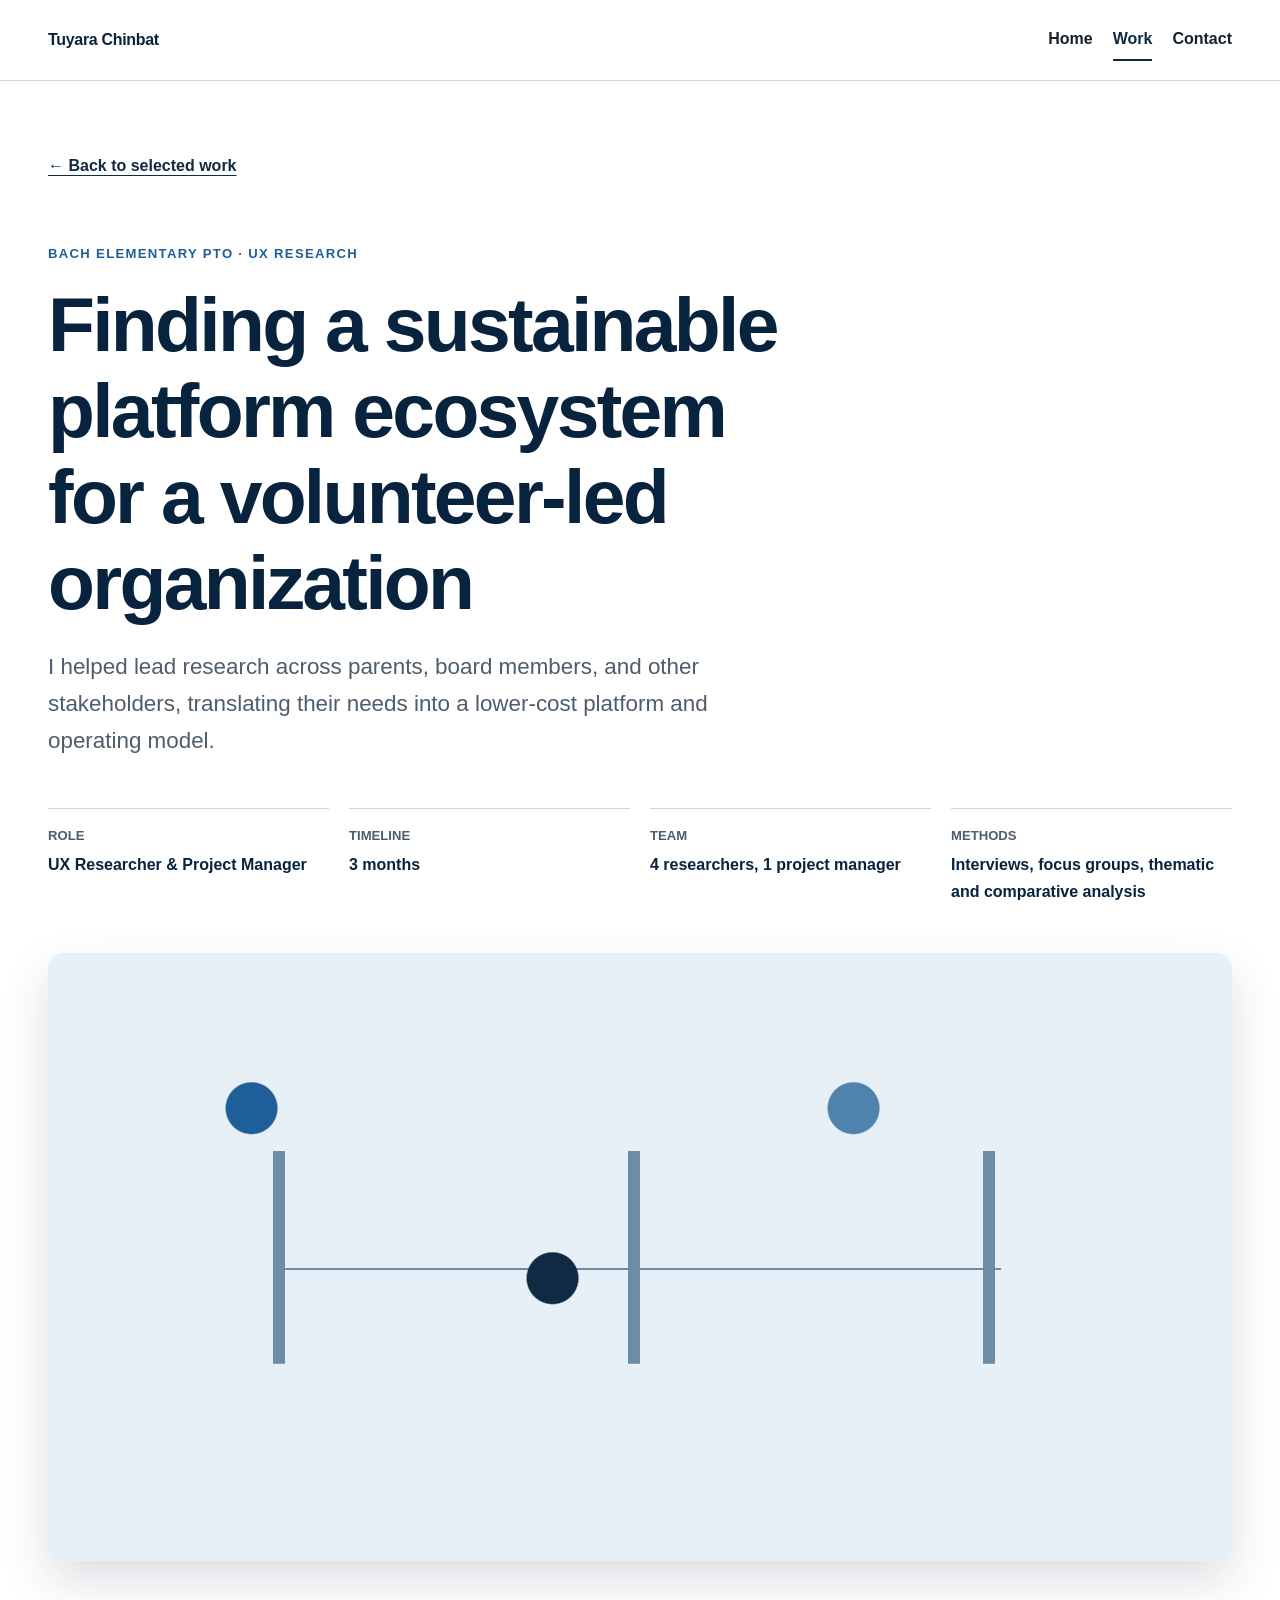
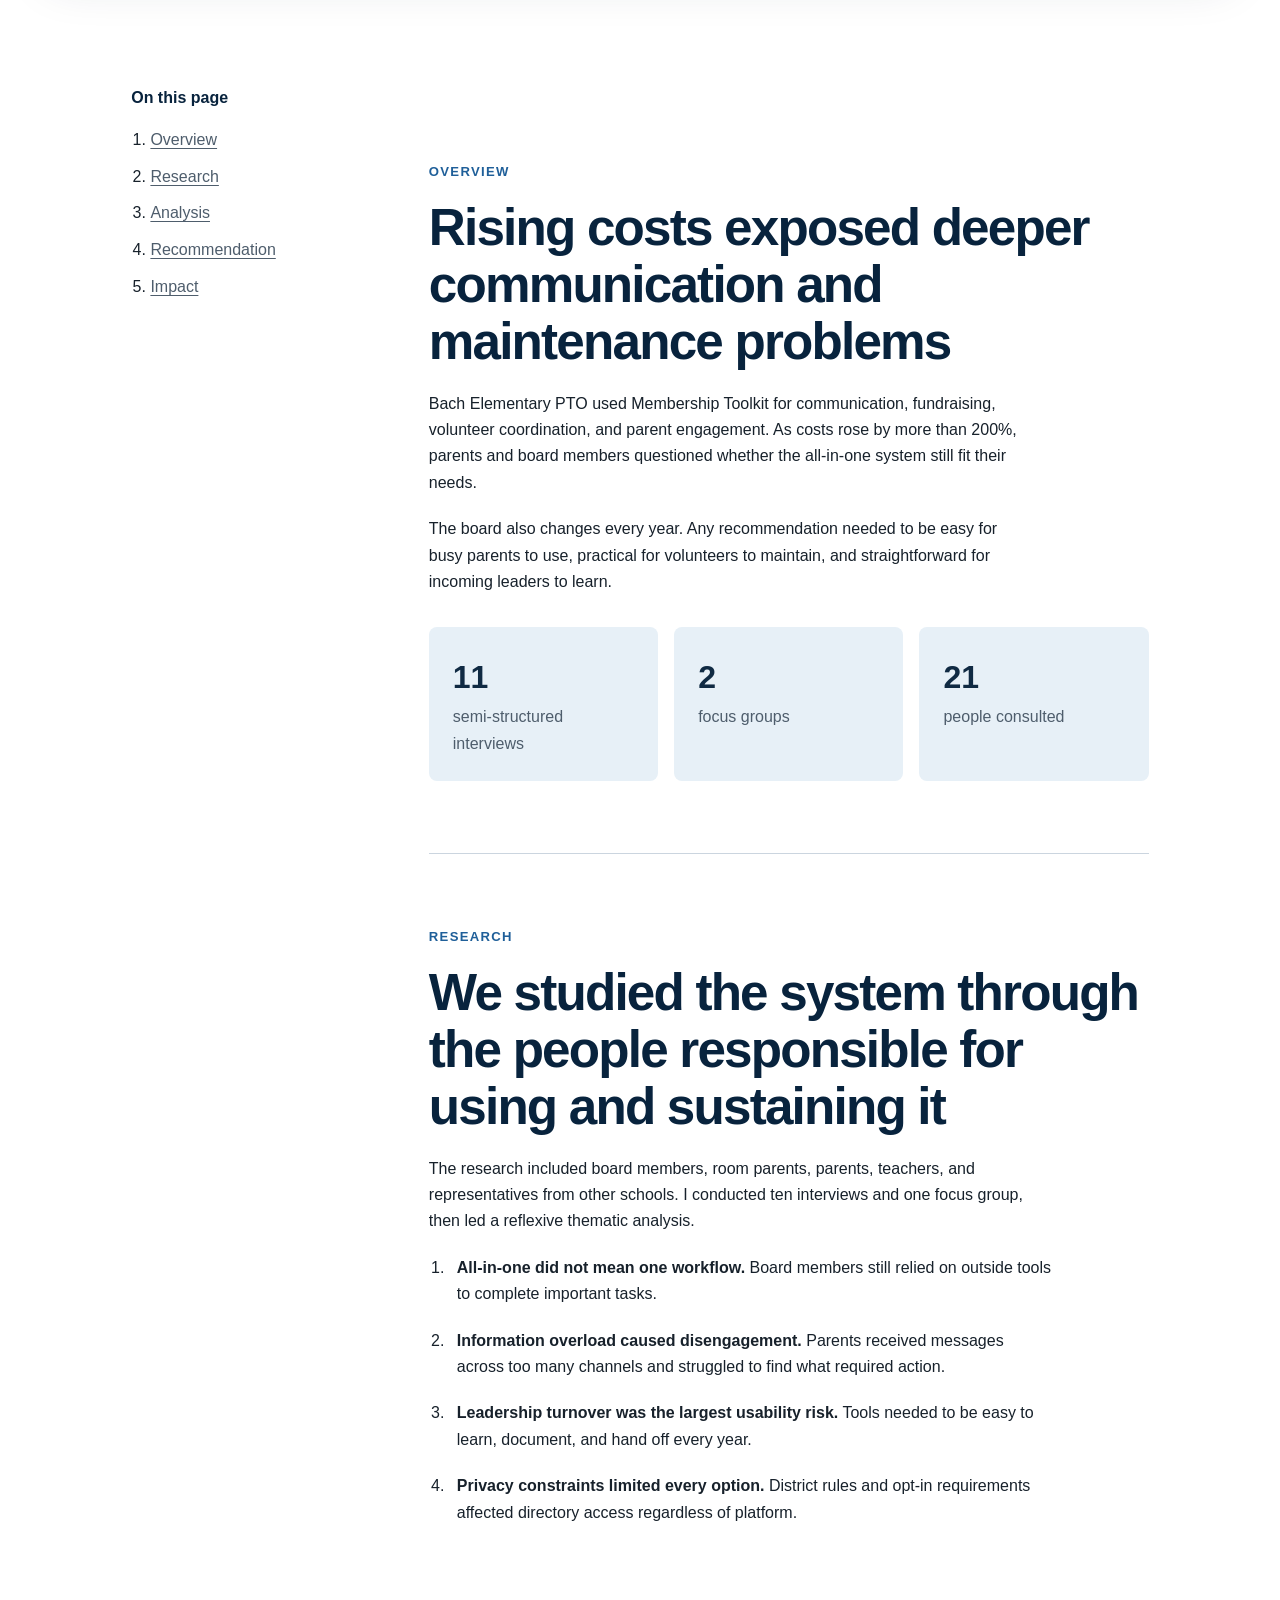
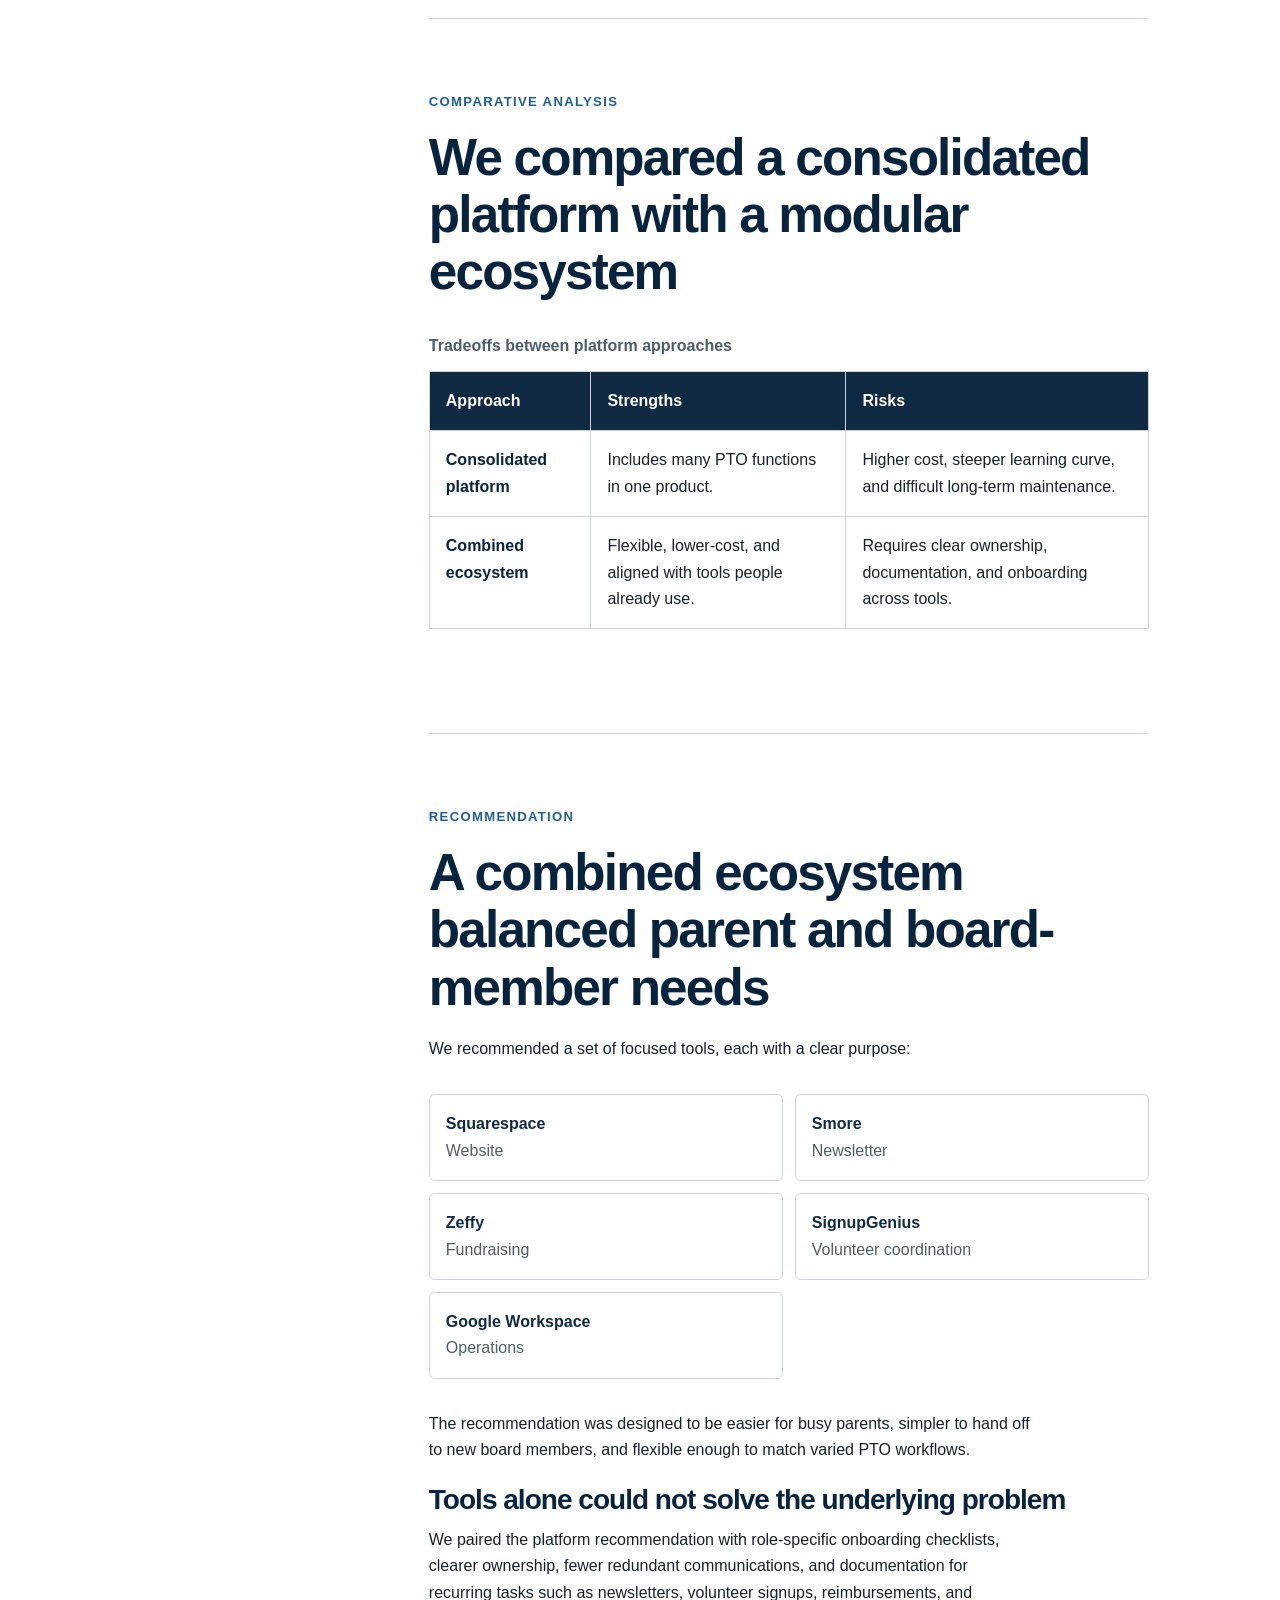
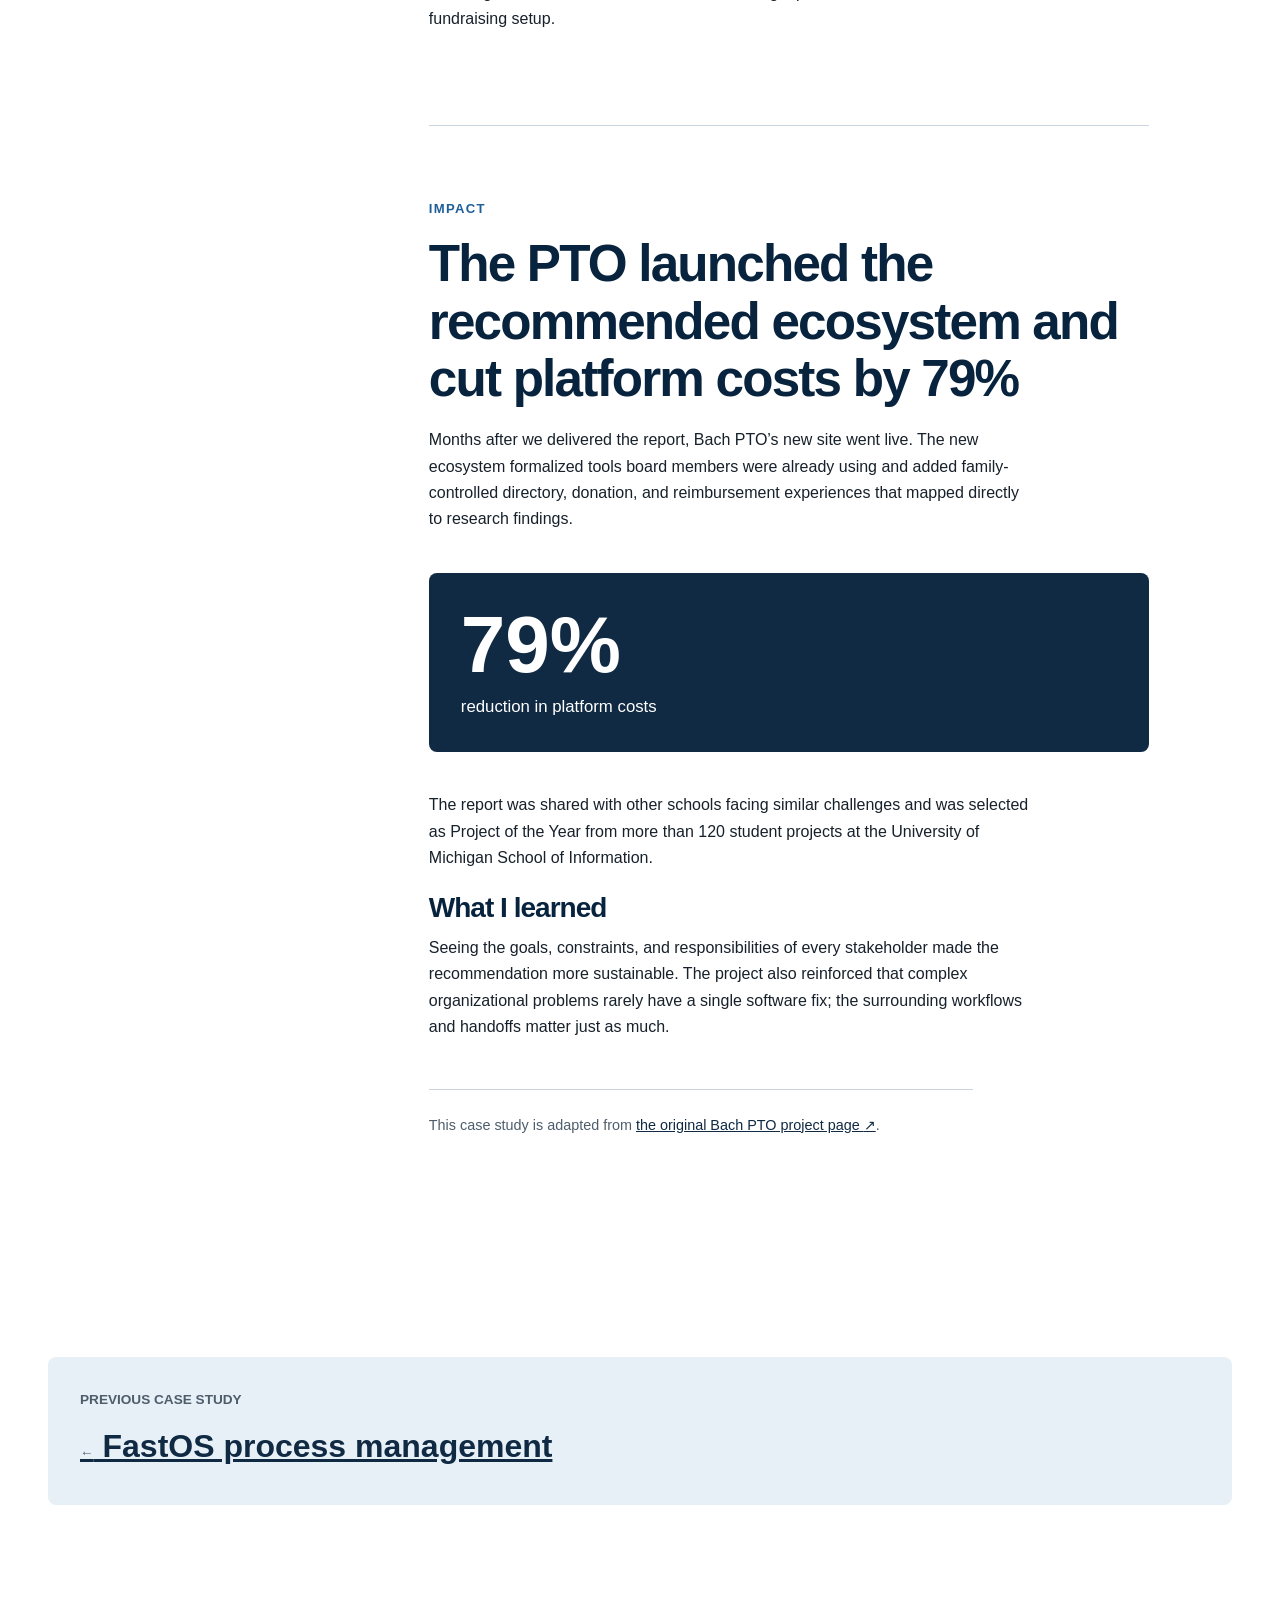
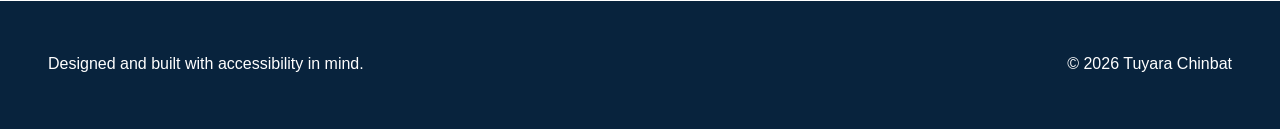
==== bach-pto.html @ c268e3a1 "Build accessible product design portfolio Add a responsive home page and two case studies with WCAG " ====
<!doctype html>
<html lang="en">
<head>
  <meta charset="utf-8">
  <meta name="viewport" content="width=device-width, initial-scale=1">
  <meta name="description" content="A UX research case study for the Bach Elementary PTO platform ecosystem.">
  <title>Bach PTO Platform Research — Tuyara Chinbat</title>
  <link rel="stylesheet" href="styles.css">
</head>
<body>
  <a class="skip-link" href="#main">Skip to main content</a>

  <header class="site-header">
    <div class="shell header-inner">
      <a class="wordmark" href="index.html">Tuyara Chinbat</a>
      <nav aria-label="Primary navigation">
        <ul class="nav-list">
          <li><a href="index.html">Home</a></li>
          <li><a href="index.html#work" aria-current="page">Work</a></li>
          <li><a href="index.html#contact">Contact</a></li>
        </ul>
      </nav>
    </div>
  </header>

  <main id="main">
    <header class="case-hero shell">
      <a class="back-link" href="index.html#work"><span aria-hidden="true">←</span> Back to selected work</a>
      <p class="eyebrow">Bach Elementary PTO · UX research</p>
      <h1>Finding a sustainable platform ecosystem for a volunteer-led organization</h1>
      <p class="case-lede">I helped lead research across parents, board members, and other stakeholders, translating their needs into a lower-cost platform and operating model.</p>
      <dl class="project-facts">
        <div><dt>Role</dt><dd>UX Researcher & Project Manager</dd></div>
        <div><dt>Timeline</dt><dd>3 months</dd></div>
        <div><dt>Team</dt><dd>4 researchers, 1 project manager</dd></div>
        <div><dt>Methods</dt><dd>Interviews, focus groups, thematic and comparative analysis</dd></div>
      </dl>
      <div class="case-banner bach-visual"></div>
    </header>

    <div class="case-layout shell">
      <aside class="case-nav">
        <h2>On this page</h2>
        <nav aria-label="Case study sections">
          <ol>
            <li><a href="#overview">Overview</a></li>
            <li><a href="#research">Research</a></li>
            <li><a href="#analysis">Analysis</a></li>
            <li><a href="#recommendation">Recommendation</a></li>
            <li><a href="#impact">Impact</a></li>
          </ol>
        </nav>
      </aside>

      <article class="case-content">
        <section id="overview">
          <p class="eyebrow">Overview</p>
          <h2>Rising costs exposed deeper communication and maintenance problems</h2>
          <p>Bach Elementary PTO used Membership Toolkit for communication, fundraising, volunteer coordination, and parent engagement. As costs rose by more than 200%, parents and board members questioned whether the all-in-one system still fit their needs.</p>
          <p>The board also changes every year. Any recommendation needed to be easy for busy parents to use, practical for volunteers to maintain, and straightforward for incoming leaders to learn.</p>
          <div class="callout-grid three-up">
            <div><strong>11</strong><span>semi-structured interviews</span></div>
            <div><strong>2</strong><span>focus groups</span></div>
            <div><strong>21</strong><span>people consulted</span></div>
          </div>
        </section>

        <section id="research">
          <p class="eyebrow">Research</p>
          <h2>We studied the system through the people responsible for using and sustaining it</h2>
          <p>The research included board members, room parents, parents, teachers, and representatives from other schools. I conducted ten interviews and one focus group, then led a reflexive thematic analysis.</p>
          <ol class="insight-list">
            <li><strong>All-in-one did not mean one workflow.</strong> Board members still relied on outside tools to complete important tasks.</li>
            <li><strong>Information overload caused disengagement.</strong> Parents received messages across too many channels and struggled to find what required action.</li>
            <li><strong>Leadership turnover was the largest usability risk.</strong> Tools needed to be easy to learn, document, and hand off every year.</li>
            <li><strong>Privacy constraints limited every option.</strong> District rules and opt-in requirements affected directory access regardless of platform.</li>
          </ol>
        </section>

        <section id="analysis">
          <p class="eyebrow">Comparative analysis</p>
          <h2>We compared a consolidated platform with a modular ecosystem</h2>
          <div class="table-wrap" tabindex="0">
            <table>
              <caption>Tradeoffs between platform approaches</caption>
              <thead><tr><th scope="col">Approach</th><th scope="col">Strengths</th><th scope="col">Risks</th></tr></thead>
              <tbody>
                <tr><th scope="row">Consolidated platform</th><td>Includes many PTO functions in one product.</td><td>Higher cost, steeper learning curve, and difficult long-term maintenance.</td></tr>
                <tr><th scope="row">Combined ecosystem</th><td>Flexible, lower-cost, and aligned with tools people already use.</td><td>Requires clear ownership, documentation, and onboarding across tools.</td></tr>
              </tbody>
            </table>
          </div>
        </section>

        <section id="recommendation">
          <p class="eyebrow">Recommendation</p>
          <h2>A combined ecosystem balanced parent and board-member needs</h2>
          <p>We recommended a set of focused tools, each with a clear purpose:</p>
          <dl class="tool-list">
            <div><dt>Squarespace</dt><dd>Website</dd></div>
            <div><dt>Smore</dt><dd>Newsletter</dd></div>
            <div><dt>Zeffy</dt><dd>Fundraising</dd></div>
            <div><dt>SignupGenius</dt><dd>Volunteer coordination</dd></div>
            <div><dt>Google Workspace</dt><dd>Operations</dd></div>
          </dl>
          <p>The recommendation was designed to be easier for busy parents, simpler to hand off to new board members, and flexible enough to match varied PTO workflows.</p>
          <h3>Tools alone could not solve the underlying problem</h3>
          <p>We paired the platform recommendation with role-specific onboarding checklists, clearer ownership, fewer redundant communications, and documentation for recurring tasks such as newsletters, volunteer signups, reimbursements, and fundraising setup.</p>
        </section>

        <section id="impact">
          <p class="eyebrow">Impact</p>
          <h2>The PTO launched the recommended ecosystem and cut platform costs by 79%</h2>
          <p>Months after we delivered the report, Bach PTO’s new site went live. The new ecosystem formalized tools board members were already using and added family-controlled directory, donation, and reimbursement experiences that mapped directly to research findings.</p>
          <div class="impact-stat"><strong>79%</strong><span>reduction in platform costs</span></div>
          <p>The report was shared with other schools facing similar challenges and was selected as Project of the Year from more than 120 student projects at the University of Michigan School of Information.</p>
          <h3>What I learned</h3>
          <p>Seeing the goals, constraints, and responsibilities of every stakeholder made the recommendation more sustainable. The project also reinforced that complex organizational problems rarely have a single software fix; the surrounding workflows and handoffs matter just as much.</p>
          <p class="source-note">This case study is adapted from <a href="https://tuyara.framer.website/project-bach-pto">the original Bach PTO project page <span aria-hidden="true">↗</span></a>.</p>
        </section>
      </article>
    </div>

    <nav class="next-project shell" aria-label="Project pagination">
      <span>Previous case study</span>
      <a href="fastos.html"><span aria-hidden="true">←</span> FastOS process management</a>
    </nav>
  </main>

  <footer class="site-footer">
    <div class="shell footer-inner"><p>Designed and built with accessibility in mind.</p><p>© 2026 Tuyara Chinbat</p></div>
  </footer>
</body>
</html>
---- styles.css ----
:root {
  --navy: #102a43;
  --navy-strong: #08233d;
  --blue: #1f5f99;
  --blue-soft: #e7f0f7;
  --ink: #17212b;
  --muted: #4e5d6c;
  --paper: #ffffff;
  --wash: #f5f7f9;
  --line: #cbd5df;
  --focus: #d56a00;
  --max: 74rem;
}

* { box-sizing: border-box; }

html { scroll-behavior: smooth; }

body {
  margin: 0;
  background: var(--paper);
  color: var(--ink);
  font-family: Inter, ui-sans-serif, -apple-system, BlinkMacSystemFont, "Segoe UI", sans-serif;
  font-size: 1rem;
  line-height: 1.65;
}

img, svg { max-width: 100%; }

a { color: var(--navy); }

a:hover { text-decoration-thickness: 0.15em; }

:focus-visible {
  outline: 3px solid var(--focus);
  outline-offset: 4px;
  border-radius: 0.2rem;
}

.shell {
  width: min(calc(100% - 2.5rem), var(--max));
  margin-inline: auto;
}

.skip-link {
  position: fixed;
  z-index: 100;
  top: 0.75rem;
  left: 0.75rem;
  padding: 0.75rem 1rem;
  background: var(--paper);
  color: var(--navy-strong);
  font-weight: 750;
  transform: translateY(-160%);
}

.skip-link:focus { transform: translateY(0); }

.site-header {
  border-bottom: 1px solid var(--line);
  background: rgba(255,255,255,0.96);
}

.header-inner {
  min-height: 5rem;
  display: flex;
  align-items: center;
  justify-content: space-between;
  gap: 1.5rem;
}

.wordmark {
  color: var(--navy-strong);
  font-weight: 800;
  letter-spacing: -0.02em;
  text-decoration: none;
}

.nav-list {
  display: flex;
  flex-wrap: wrap;
  gap: 0.25rem 1.25rem;
  margin: 0;
  padding: 0;
  list-style: none;
}

.nav-list a {
  display: inline-block;
  padding: 0.45rem 0;
  color: var(--ink);
  font-weight: 650;
  text-decoration: none;
  border-bottom: 2px solid transparent;
}

.nav-list a:hover,
.nav-list a[aria-current="page"] { color: var(--navy); border-bottom-color: var(--navy); }

.hero { padding-block: clamp(5.5rem, 13vw, 10rem); }

.eyebrow {
  margin: 0 0 1rem;
  color: var(--blue);
  font-size: 0.82rem;
  font-weight: 800;
  letter-spacing: 0.1em;
  text-transform: uppercase;
}

h1, h2, h3 {
  margin-top: 0;
  color: var(--navy-strong);
  font-weight: 780;
  letter-spacing: -0.035em;
  line-height: 1.12;
}

h1 { max-width: 16ch; margin-bottom: 1.5rem; font-size: clamp(2.65rem, 7vw, 5.8rem); }
h1 span { color: var(--blue); }
h2 { margin-bottom: 1.25rem; font-size: clamp(2rem, 4vw, 3.25rem); }
h3 { margin-bottom: 0.75rem; font-size: clamp(1.35rem, 2.2vw, 1.75rem); }

p { margin-block: 0 1.25rem; }

.hero-copy, .case-lede {
  max-width: 42rem;
  color: var(--muted);
  font-size: clamp(1.15rem, 2vw, 1.4rem);
}

.button {
  display: inline-block;
  min-height: 2.75rem;
  margin-top: 1rem;
  padding: 0.75rem 1.1rem;
  border: 2px solid var(--navy);
  border-radius: 0.35rem;
  background: var(--navy);
  color: #fff;
  font-weight: 750;
  text-decoration: none;
}

.button:hover { background: var(--paper); color: var(--navy); }

.work { padding-block: 2rem 8rem; }

.section-heading { max-width: 42rem; margin-bottom: 3.5rem; }

.project-card {
  display: grid;
  grid-template-columns: minmax(0, 1fr) minmax(0, 1fr);
  gap: clamp(2rem, 6vw, 5rem);
  align-items: center;
  padding-block: clamp(2.5rem, 7vw, 5.5rem);
  border-top: 1px solid var(--line);
}

.project-card-reverse .project-visual { order: 2; }

.project-visual, .case-banner {
  min-height: 26rem;
  border-radius: 1rem;
  background-color: var(--navy);
  background-repeat: no-repeat;
  box-shadow: 0 1.25rem 3rem rgba(16,42,67,0.15);
}

.fastos-visual {
  background-image:
    linear-gradient(90deg, transparent 30%, rgba(255,255,255,.24) 30% 31%, transparent 31% 64%, rgba(255,255,255,.24) 64% 65%, transparent 65%),
    linear-gradient(#ffffff 0 0), linear-gradient(#d9e9f5 0 0), linear-gradient(#ffffff 0 0),
    linear-gradient(#7db3d7 0 0), linear-gradient(#ffffff 0 0), linear-gradient(#d9e9f5 0 0);
  background-size: 100% 72%, 22% 11%, 22% 11%, 22% 11%, 22% 11%, 22% 11%, 22% 11%;
  background-position: center, 8% 18%, 39% 18%, 70% 18%, 8% 43%, 39% 43%, 70% 43%;
}

.bach-visual {
  background-color: #e7f0f7;
  background-image:
    radial-gradient(circle, #1f5f99 0 18%, transparent 19%),
    radial-gradient(circle, #102a43 0 18%, transparent 19%),
    radial-gradient(circle, #4f83ad 0 18%, transparent 19%),
    linear-gradient(90deg, transparent 19%, #6f8ca5 19% 20%, transparent 20% 49%, #6f8ca5 49% 50%, transparent 50% 79%, #6f8ca5 79% 80%, transparent 80%),
    linear-gradient(#6f8ca5 0 0);
  background-size: 18% 30%, 18% 30%, 18% 30%, 100% 35%, 61% 2px;
  background-position: 10% 15%, 41% 55%, 72% 15%, center, 50% 52%;
}

.project-meta { margin-bottom: 0.6rem; color: var(--blue); font-weight: 750; }

.project-copy h3 { font-size: clamp(1.8rem, 3.5vw, 2.6rem); }

.metric-list {
  display: grid;
  grid-template-columns: 1fr 1fr;
  gap: 1rem;
  margin: 2rem 0;
  padding: 0;
  list-style: none;
}

.metric-list li { padding-top: 1rem; border-top: 2px solid var(--navy); }
.metric-list strong { display: block; color: var(--navy); font-size: 1.75rem; }
.metric-list span { display: block; color: var(--muted); font-size: 0.92rem; }

.text-link, .back-link {
  color: var(--navy);
  font-weight: 750;
  text-underline-offset: 0.22em;
}

.contact {
  margin-bottom: 6rem;
  padding: clamp(2.5rem, 7vw, 5rem);
  border-radius: 1rem;
  background: var(--blue-soft);
}

.contact h2 { max-width: 22ch; }
.contact p:not(.eyebrow) { max-width: 42rem; }
.contact-links { display: flex; flex-wrap: wrap; align-items: center; gap: 1.5rem; }

.site-footer { background: var(--navy-strong); color: #fff; }
.footer-inner { min-height: 8rem; display: flex; align-items: center; justify-content: space-between; gap: 1rem; }
.footer-inner p { margin: 0; }

.case-hero { padding-block: 4.5rem 5rem; }
.case-hero h1 { max-width: 18ch; font-size: clamp(2.7rem, 6vw, 5.2rem); }
.back-link { display: inline-block; margin-bottom: 4rem; }

.project-facts {
  display: grid;
  grid-template-columns: repeat(4, 1fr);
  gap: 1.25rem;
  margin: 3rem 0;
}

.project-facts div { padding-top: 1rem; border-top: 1px solid var(--line); }
.project-facts dt { color: var(--muted); font-size: 0.82rem; font-weight: 750; text-transform: uppercase; }
.project-facts dd { margin: 0.35rem 0 0; color: var(--navy-strong); font-weight: 700; }
.case-banner { min-height: clamp(20rem, 48vw, 38rem); }

.case-layout {
  display: grid;
  grid-template-columns: 13rem minmax(0, 45rem);
  gap: clamp(3rem, 7vw, 7rem);
  justify-content: center;
  padding-block: 3rem 8rem;
}

.case-nav { position: sticky; top: 2rem; align-self: start; }
.case-nav h2 { font-size: 1rem; letter-spacing: 0; }
.case-nav ol { margin: 0; padding-left: 1.2rem; }
.case-nav li { margin-bottom: 0.65rem; }
.case-nav a { color: var(--muted); text-underline-offset: 0.2em; }

.case-content section { padding-block: 4.5rem; border-top: 1px solid var(--line); scroll-margin-top: 2rem; }
.case-content section:first-child { border-top: 0; }
.case-content p, .case-content li { max-width: 68ch; }

blockquote {
  margin: 2.5rem 0;
  padding: 1.5rem 0 1.5rem 1.5rem;
  border-left: 0.35rem solid var(--blue);
  color: var(--navy-strong);
  font-size: 1.25rem;
  font-weight: 650;
}
blockquote p { margin: 0; }

.callout-grid { display: grid; grid-template-columns: repeat(2, 1fr); gap: 1rem; margin-top: 2rem; }
.callout-grid.three-up { grid-template-columns: repeat(3, 1fr); }
.callout-grid div { padding: 1.5rem; border-radius: 0.5rem; background: var(--blue-soft); }
.callout-grid strong { display: block; color: var(--navy); font-size: 2rem; }
.callout-grid span { display: block; color: var(--muted); }

.insight-list { padding-left: 1.25rem; }
.insight-list li { margin-bottom: 1.25rem; padding-left: 0.5rem; }

.table-wrap { max-width: 100%; overflow-x: auto; margin: 2rem 0; }
table { width: 100%; min-width: 38rem; border-collapse: collapse; text-align: left; }
caption { padding-bottom: 0.75rem; color: var(--muted); font-weight: 650; text-align: left; }
th, td { padding: 1rem; border: 1px solid var(--line); vertical-align: top; }
thead th { background: var(--navy); color: #fff; }
tbody th { color: var(--navy-strong); }

.solution-step { display: grid; grid-template-columns: 3rem 1fr; gap: 1rem; margin: 2rem 0; }
.solution-step > span { color: var(--blue); font-size: 1.1rem; font-weight: 800; }

.impact-stat { margin: 2.5rem 0; padding: 2rem; border-radius: 0.5rem; background: var(--navy); color: #fff; }
.impact-stat strong { display: block; font-size: clamp(3rem, 7vw, 5rem); line-height: 1; }
.impact-stat span { display: block; margin-top: 0.5rem; font-size: 1.05rem; }

.tool-list { display: grid; grid-template-columns: repeat(2, 1fr); gap: 0.75rem; margin: 2rem 0; }
.tool-list div { padding: 1rem; border: 1px solid var(--line); border-radius: 0.35rem; }
.tool-list dt { color: var(--navy); font-weight: 800; }
.tool-list dd { margin: 0; color: var(--muted); }

.source-note { margin-top: 3rem; padding-top: 1.5rem; border-top: 1px solid var(--line); color: var(--muted); font-size: 0.9rem; }

.next-project {
  display: flex;
  flex-direction: column;
  gap: 0.5rem;
  margin-bottom: 6rem;
  padding: 2rem;
  border-radius: 0.5rem;
  background: var(--blue-soft);
}
.next-project span:first-child { color: var(--muted); font-size: 0.85rem; font-weight: 700; text-transform: uppercase; }
.next-project a { font-size: clamp(1.4rem, 3vw, 2rem); font-weight: 800; }

@media (max-width: 52rem) {
  .header-inner { align-items: flex-start; flex-direction: column; padding-block: 1.1rem; }
  .project-card { grid-template-columns: 1fr; }
  .project-card-reverse .project-visual { order: 0; }
  .project-visual { min-height: 20rem; }
  .project-facts { grid-template-columns: repeat(2, 1fr); }
  .case-layout { grid-template-columns: 1fr; }
  .case-nav { position: static; padding: 1.25rem; border-radius: 0.5rem; background: var(--wash); }
  .case-nav ol { columns: 2; }
}

@media (max-width: 34rem) {
  .shell { width: min(calc(100% - 1.5rem), var(--max)); }
  .nav-list { gap: 0.25rem 1rem; }
  .metric-list, .callout-grid, .callout-grid.three-up, .tool-list, .project-facts { grid-template-columns: 1fr; }
  .project-visual { min-height: 16rem; }
  .contact { padding: 2rem 1.25rem; }
  .footer-inner { align-items: flex-start; flex-direction: column; justify-content: center; }
  .case-nav ol { columns: 1; }
  .case-content section { padding-block: 3rem; }
}

@media (prefers-reduced-motion: reduce) {
  html { scroll-behavior: auto; }
  *, *::before, *::after { transition-duration: 0.01ms !important; animation-duration: 0.01ms !important; animation-iteration-count: 1 !important; }
}

@media (prefers-contrast: more) {
  :root { --line: #667788; --muted: #334353; }
  .button { border-width: 3px; }
}
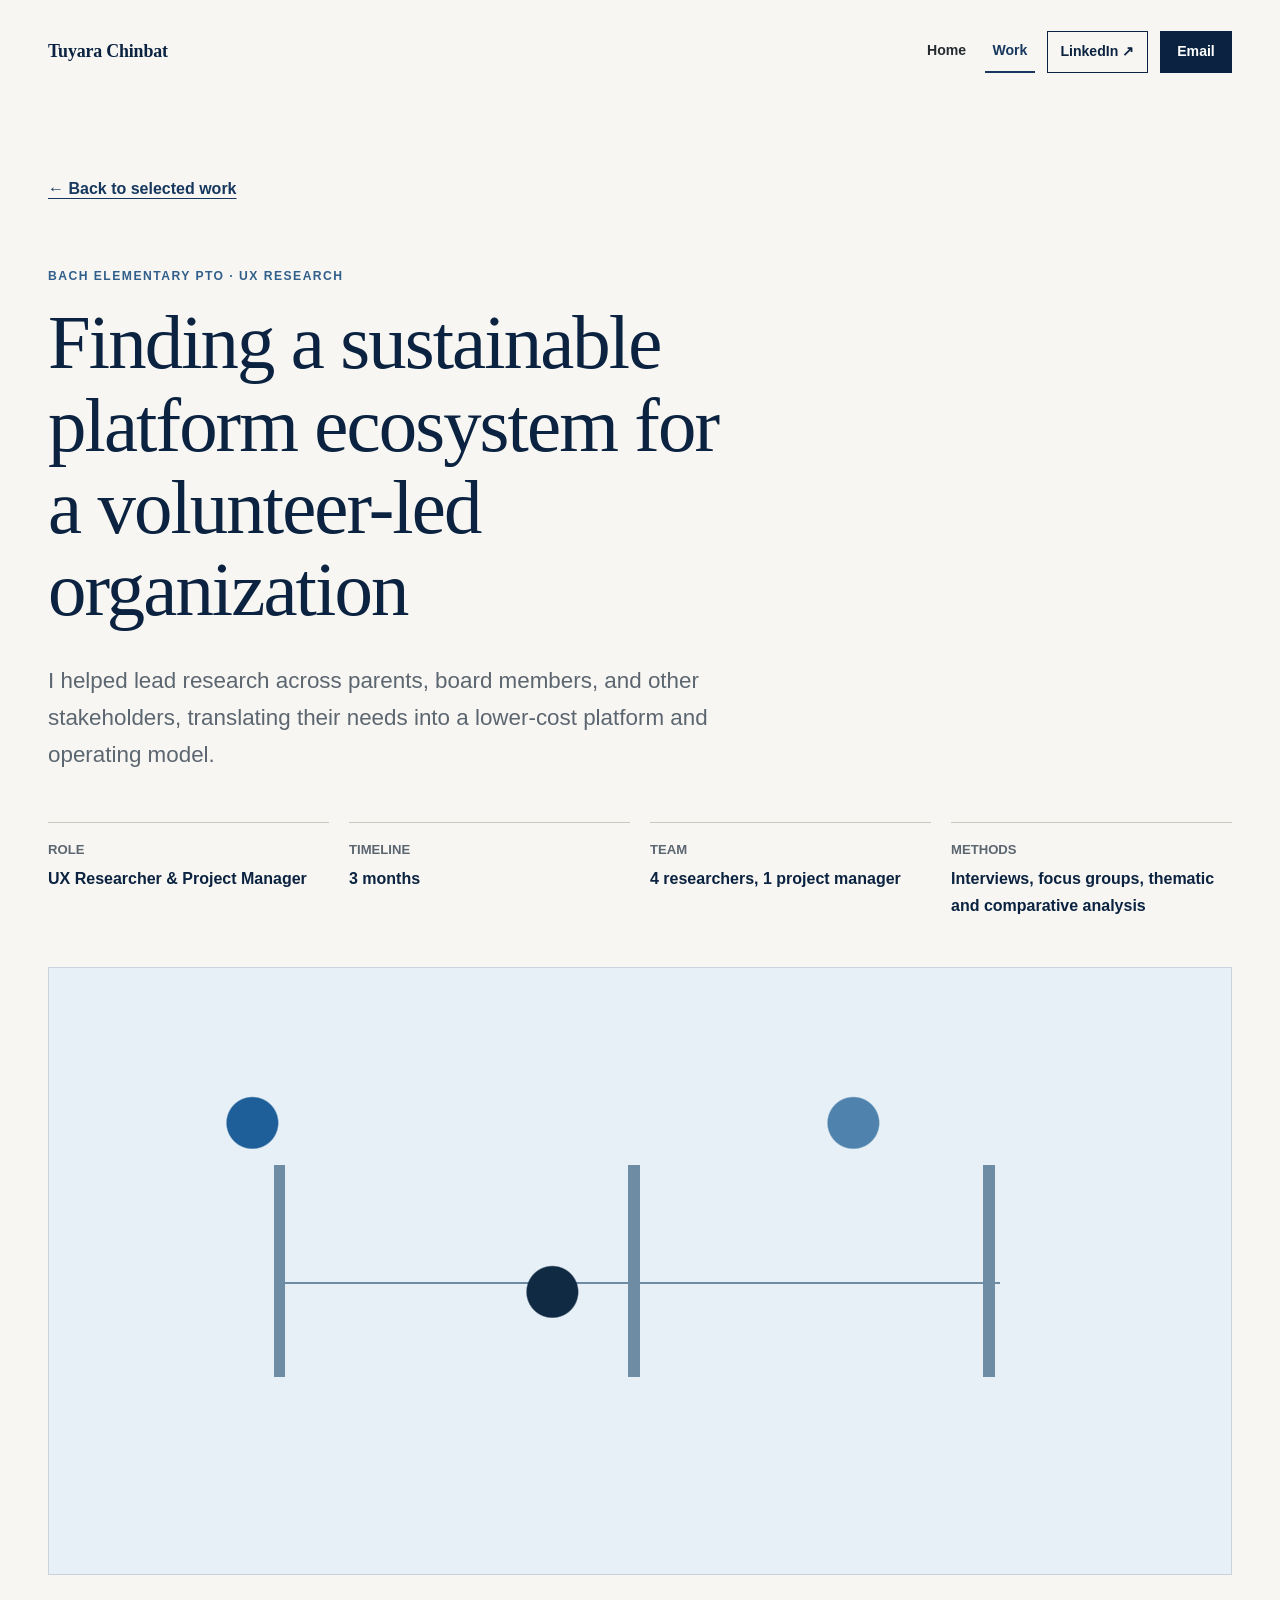
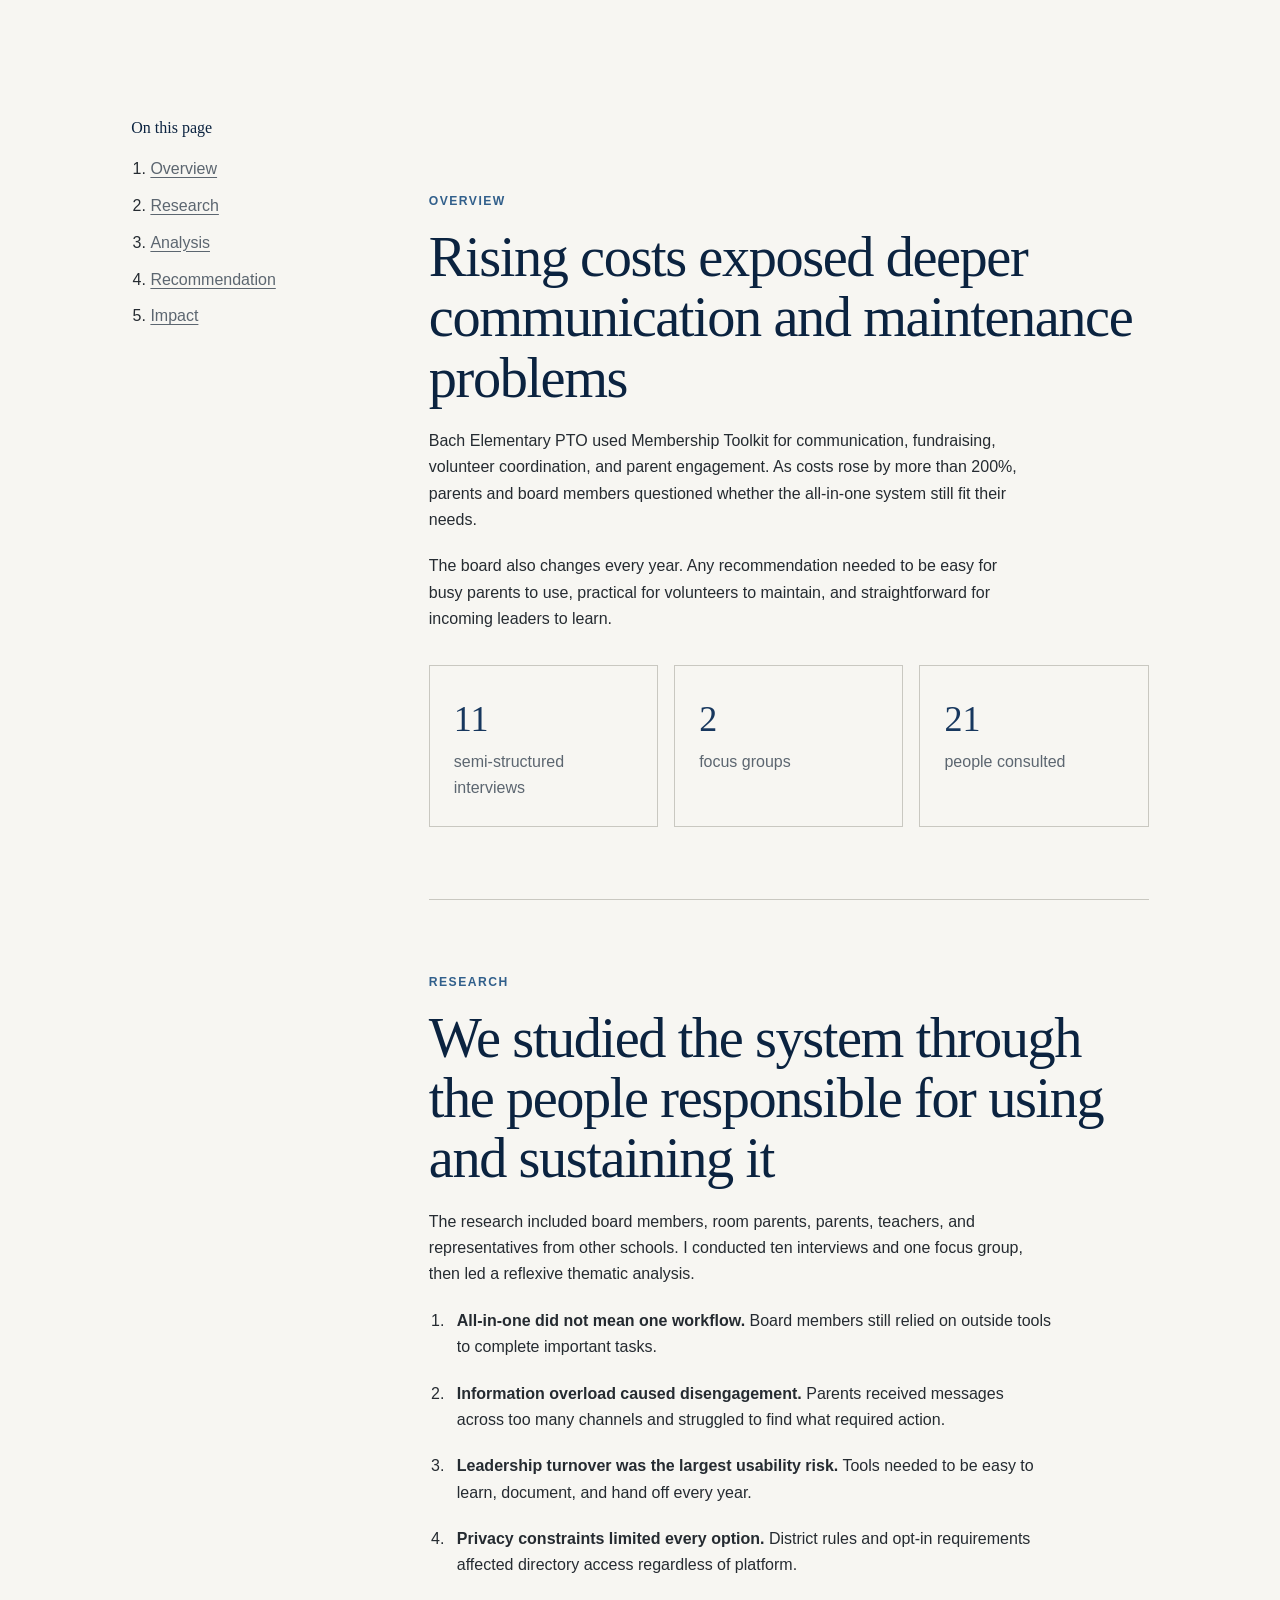
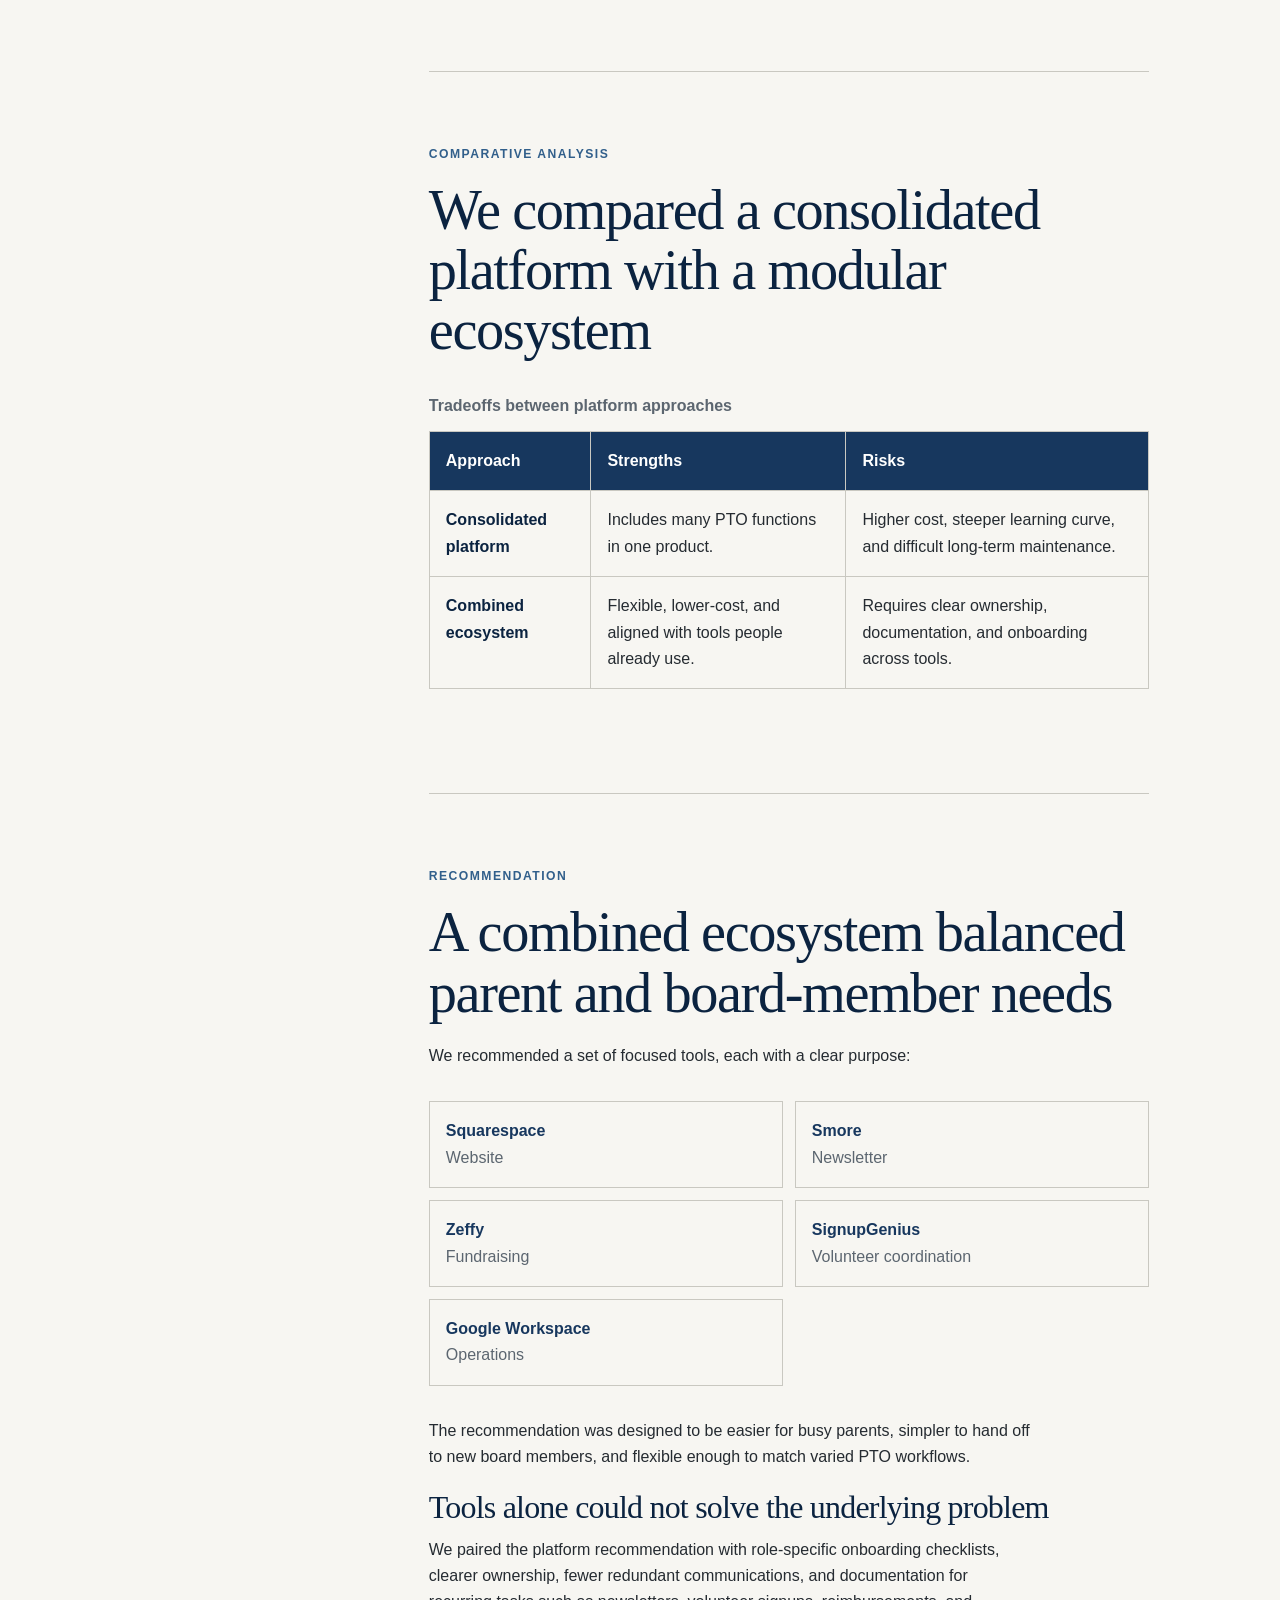
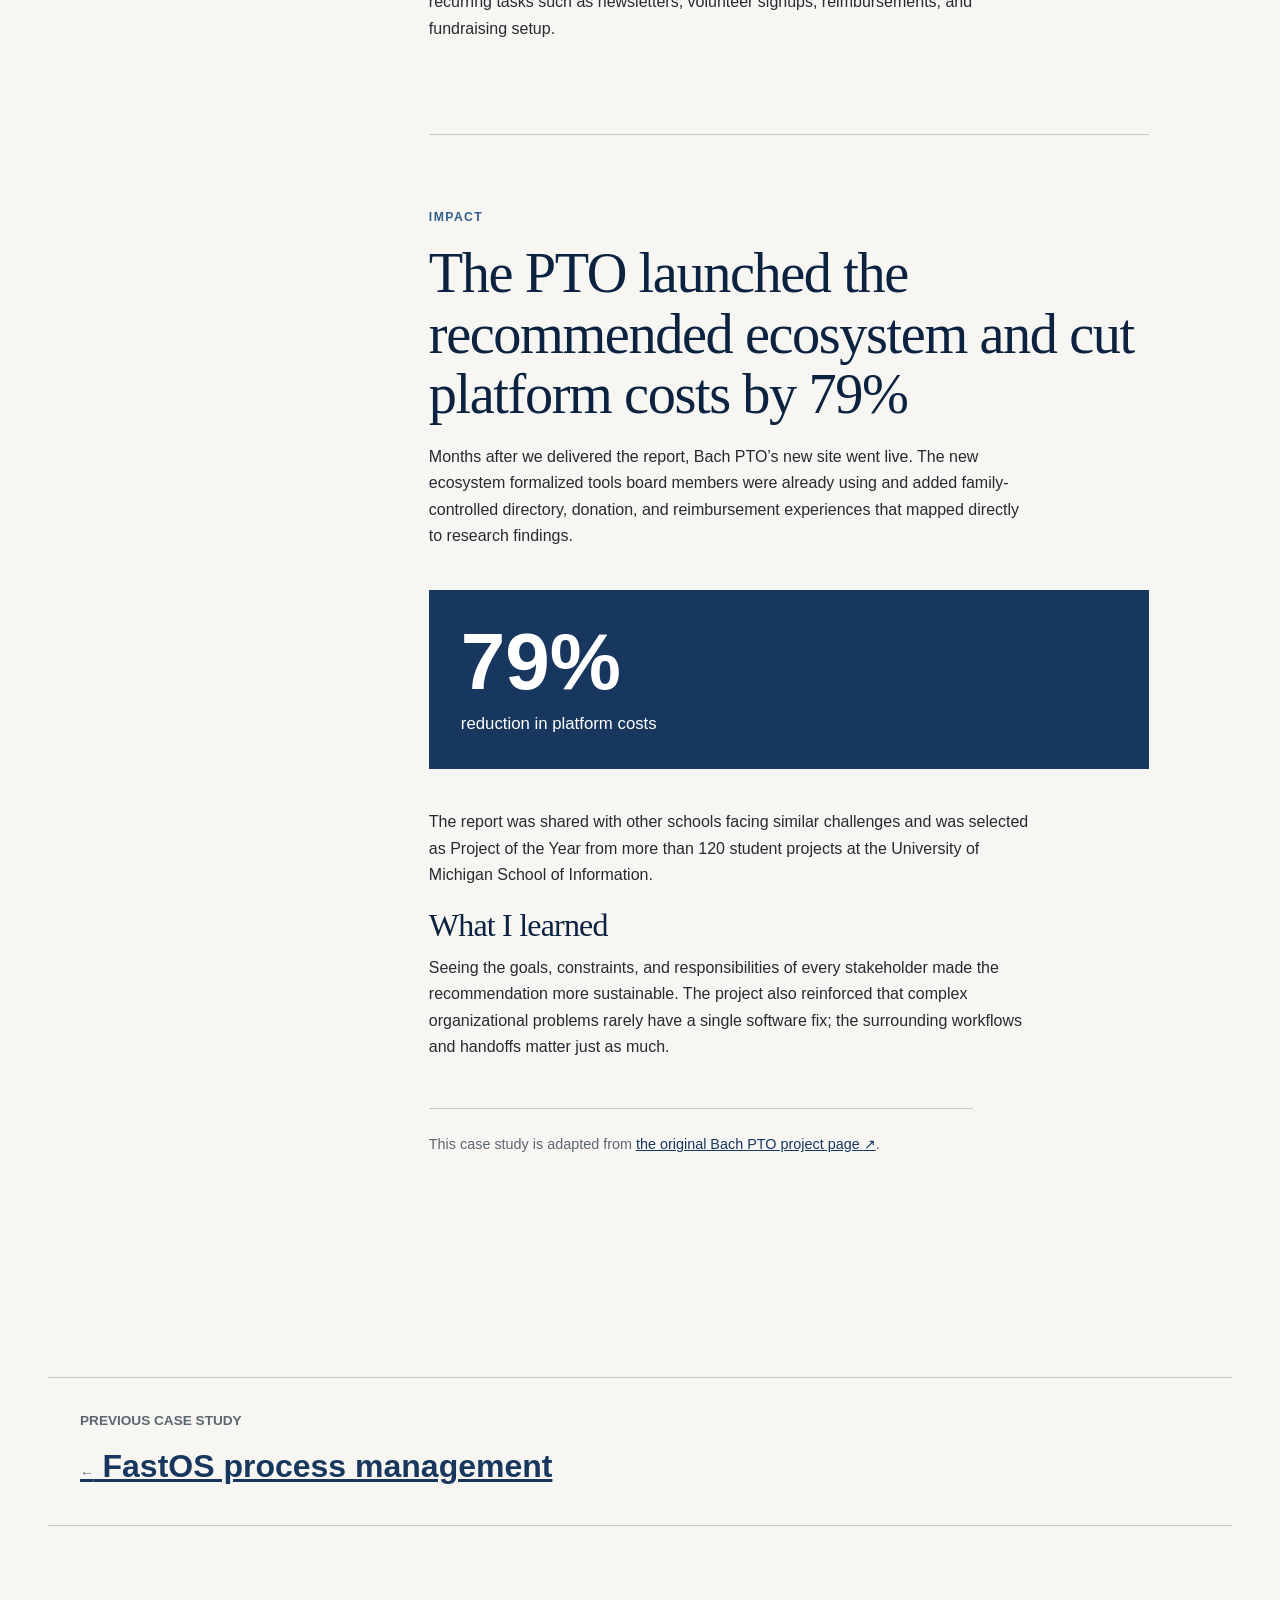
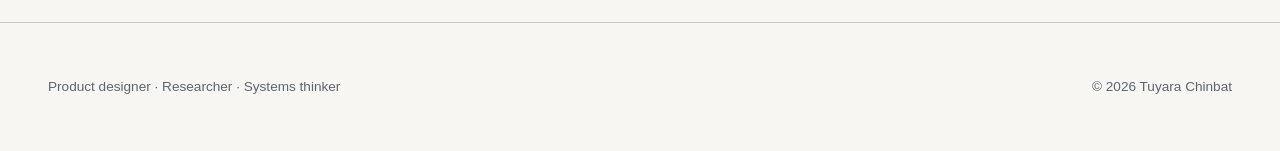
==== commit 96f6b89f: "Refine portfolio with editorial visual direction Move LinkedIn and Email into the navigation, remove" ====
--- a/bach-pto.html
+++ b/bach-pto.html
@@ -17,7 +17,8 @@
         <ul class="nav-list">
           <li><a href="index.html">Home</a></li>
           <li><a href="index.html#work" aria-current="page">Work</a></li>
-          <li><a href="index.html#contact">Contact</a></li>
+          <li><a class="nav-action nav-action-secondary" href="https://www.linkedin.com/in/tuyara-chinbat/">LinkedIn <span aria-hidden="true">↗</span></a></li>
+          <li><a class="nav-action" href="mailto:chtuyara@umich.edu">Email</a></li>
         </ul>
       </nav>
     </div>
@@ -128,7 +129,7 @@
   </main>
 
   <footer class="site-footer">
-    <div class="shell footer-inner"><p>Designed and built with accessibility in mind.</p><p>© 2026 Tuyara Chinbat</p></div>
+    <div class="shell footer-inner"><p>Product designer · Researcher · Systems thinker</p><p>© 2026 Tuyara Chinbat</p></div>
   </footer>
 </body>
 </html>
--- a/styles.css
+++ b/styles.css
@@ -1,13 +1,13 @@
 :root {
-  --navy: #102a43;
-  --navy-strong: #08233d;
-  --blue: #1f5f99;
-  --blue-soft: #e7f0f7;
-  --ink: #17212b;
-  --muted: #4e5d6c;
-  --paper: #ffffff;
-  --wash: #f5f7f9;
-  --line: #cbd5df;
+  --navy: #17375e;
+  --navy-strong: #0b2340;
+  --blue: #315f8b;
+  --blue-soft: #e7edf2;
+  --ink: #252b31;
+  --muted: #5c6670;
+  --paper: #f7f6f2;
+  --wash: #efeee9;
+  --line: #c9c8c1;
   --focus: #d56a00;
   --max: 74rem;
 }
@@ -56,13 +56,10 @@
 
 .skip-link:focus { transform: translateY(0); }
 
-.site-header {
-  border-bottom: 1px solid var(--line);
-  background: rgba(255,255,255,0.96);
-}
+.site-header { background: var(--paper); }
 
 .header-inner {
-  min-height: 5rem;
+  min-height: 6.5rem;
   display: flex;
   align-items: center;
   justify-content: space-between;
@@ -71,15 +68,18 @@
 
 .wordmark {
   color: var(--navy-strong);
-  font-weight: 800;
-  letter-spacing: -0.02em;
+  font-family: "Iowan Old Style", "Palatino Linotype", Baskerville, Georgia, serif;
+  font-size: 1.12rem;
+  font-weight: 600;
+  letter-spacing: -0.01em;
   text-decoration: none;
 }
 
 .nav-list {
   display: flex;
   flex-wrap: wrap;
-  gap: 0.25rem 1.25rem;
+  align-items: center;
+  gap: 0.5rem 0.75rem;
   margin: 0;
   padding: 0;
   list-style: none;
@@ -87,9 +87,10 @@
 
 .nav-list a {
   display: inline-block;
-  padding: 0.45rem 0;
+  padding: 0.5rem 0.45rem;
   color: var(--ink);
-  font-weight: 650;
+  font-size: 0.88rem;
+  font-weight: 600;
   text-decoration: none;
   border-bottom: 2px solid transparent;
 }
@@ -97,29 +98,49 @@
 .nav-list a:hover,
 .nav-list a[aria-current="page"] { color: var(--navy); border-bottom-color: var(--navy); }
 
-.hero { padding-block: clamp(5.5rem, 13vw, 10rem); }
+.nav-list .nav-action {
+  min-width: 4.5rem;
+  padding: 0.5rem 0.8rem;
+  border: 1px solid var(--navy-strong);
+  border-radius: 0;
+  background: var(--navy-strong);
+  color: #fff;
+  text-align: center;
+}
+
+.nav-list .nav-action:hover {
+  border-bottom-color: var(--navy-strong);
+  background: transparent;
+  color: var(--navy-strong);
+}
+
+.nav-list .nav-action-secondary { background: transparent; color: var(--navy-strong); }
+.nav-list .nav-action-secondary:hover { background: var(--navy-strong); color: #fff; }
+
+.hero { padding-block: clamp(6rem, 13vw, 11rem) clamp(5rem, 10vw, 8rem); }
 
 .eyebrow {
   margin: 0 0 1rem;
   color: var(--blue);
-  font-size: 0.82rem;
-  font-weight: 800;
-  letter-spacing: 0.1em;
+  font-size: 0.76rem;
+  font-weight: 700;
+  letter-spacing: 0.12em;
   text-transform: uppercase;
 }
 
 h1, h2, h3 {
   margin-top: 0;
   color: var(--navy-strong);
-  font-weight: 780;
-  letter-spacing: -0.035em;
-  line-height: 1.12;
-}
-
-h1 { max-width: 16ch; margin-bottom: 1.5rem; font-size: clamp(2.65rem, 7vw, 5.8rem); }
-h1 span { color: var(--blue); }
-h2 { margin-bottom: 1.25rem; font-size: clamp(2rem, 4vw, 3.25rem); }
-h3 { margin-bottom: 0.75rem; font-size: clamp(1.35rem, 2.2vw, 1.75rem); }
+  font-family: "Iowan Old Style", "Palatino Linotype", Baskerville, Georgia, serif;
+  font-weight: 500;
+  letter-spacing: -0.025em;
+  line-height: 1.07;
+}
+
+h1 { max-width: 17ch; margin-bottom: 3.5rem; font-size: clamp(3rem, 7.4vw, 6.7rem); }
+h1 em { color: var(--blue); font-weight: inherit; }
+h2 { margin-bottom: 1.25rem; font-size: clamp(2.1rem, 4.4vw, 3.8rem); }
+h3 { margin-bottom: 0.75rem; font-size: clamp(1.5rem, 2.5vw, 2rem); }
 
 p { margin-block: 0 1.25rem; }
 
@@ -128,6 +149,16 @@
   color: var(--muted);
   font-size: clamp(1.15rem, 2vw, 1.4rem);
 }
+
+.hero-details {
+  display: grid;
+  grid-template-columns: repeat(2, minmax(0, 19rem));
+  gap: 2rem clamp(3rem, 8vw, 7rem);
+  margin-left: clamp(0rem, 15vw, 13rem);
+}
+
+.hero-details p { margin: 0; color: var(--muted); }
+.hero-details .detail-label { margin-bottom: 0.45rem; color: var(--ink); font-size: 0.75rem; font-weight: 700; letter-spacing: 0.1em; text-transform: uppercase; }
 
 .button {
   display: inline-block;
@@ -144,16 +175,17 @@
 
 .button:hover { background: var(--paper); color: var(--navy); }
 
-.work { padding-block: 2rem 8rem; }
-
-.section-heading { max-width: 42rem; margin-bottom: 3.5rem; }
+.work { padding-block: 2rem 9rem; }
+
+.section-heading { display: grid; grid-template-columns: minmax(10rem, 0.55fr) 1.45fr; gap: 2rem; max-width: none; margin-bottom: 5rem; padding-top: 2rem; border-top: 1px solid var(--line); }
+.section-heading h2 { max-width: 22ch; }
 
 .project-card {
   display: grid;
   grid-template-columns: minmax(0, 1fr) minmax(0, 1fr);
-  gap: clamp(2rem, 6vw, 5rem);
-  align-items: center;
-  padding-block: clamp(2.5rem, 7vw, 5.5rem);
+  gap: clamp(2.5rem, 6vw, 6rem);
+  align-items: start;
+  padding-block: clamp(3.5rem, 8vw, 7rem);
   border-top: 1px solid var(--line);
 }
 
@@ -161,10 +193,11 @@
 
 .project-visual, .case-banner {
   min-height: 26rem;
-  border-radius: 1rem;
+  border: 1px solid rgba(11,35,64,0.14);
+  border-radius: 0;
   background-color: var(--navy);
   background-repeat: no-repeat;
-  box-shadow: 0 1.25rem 3rem rgba(16,42,67,0.15);
+  box-shadow: none;
 }
 
 .fastos-visual {
@@ -190,7 +223,11 @@
 
 .project-meta { margin-bottom: 0.6rem; color: var(--blue); font-weight: 750; }
 
-.project-copy h3 { font-size: clamp(1.8rem, 3.5vw, 2.6rem); }
+.project-kicker { display: flex; align-items: baseline; justify-content: space-between; gap: 1rem; padding-bottom: 0.7rem; border-bottom: 1px solid var(--line); }
+.project-kicker > span { color: var(--muted); font-family: "Iowan Old Style", "Palatino Linotype", Baskerville, Georgia, serif; font-size: 0.95rem; }
+.project-kicker .project-meta { margin: 0; font-size: 0.78rem; font-weight: 650; letter-spacing: 0.05em; text-transform: uppercase; }
+
+.project-copy h3 { margin-top: 1.5rem; font-size: clamp(2rem, 3.8vw, 3.2rem); }
 
 .metric-list {
   display: grid;
@@ -202,7 +239,7 @@
 }
 
 .metric-list li { padding-top: 1rem; border-top: 2px solid var(--navy); }
-.metric-list strong { display: block; color: var(--navy); font-size: 1.75rem; }
+.metric-list strong { display: block; color: var(--navy); font-family: "Iowan Old Style", "Palatino Linotype", Baskerville, Georgia, serif; font-size: 2rem; font-weight: 500; }
 .metric-list span { display: block; color: var(--muted); font-size: 0.92rem; }
 
 .text-link, .back-link {
@@ -211,23 +248,12 @@
   text-underline-offset: 0.22em;
 }
 
-.contact {
-  margin-bottom: 6rem;
-  padding: clamp(2.5rem, 7vw, 5rem);
-  border-radius: 1rem;
-  background: var(--blue-soft);
-}
-
-.contact h2 { max-width: 22ch; }
-.contact p:not(.eyebrow) { max-width: 42rem; }
-.contact-links { display: flex; flex-wrap: wrap; align-items: center; gap: 1.5rem; }
-
-.site-footer { background: var(--navy-strong); color: #fff; }
+.site-footer { border-top: 1px solid var(--line); background: var(--paper); color: var(--muted); }
 .footer-inner { min-height: 8rem; display: flex; align-items: center; justify-content: space-between; gap: 1rem; }
-.footer-inner p { margin: 0; }
-
-.case-hero { padding-block: 4.5rem 5rem; }
-.case-hero h1 { max-width: 18ch; font-size: clamp(2.7rem, 6vw, 5.2rem); }
+.footer-inner p { margin: 0; font-size: 0.85rem; }
+
+.case-hero { padding-block: 4.5rem 6rem; }
+.case-hero h1 { max-width: 18ch; margin-bottom: 2rem; font-size: clamp(2.9rem, 6vw, 5.8rem); }
 .back-link { display: inline-block; margin-bottom: 4rem; }
 
 .project-facts {
@@ -272,8 +298,8 @@
 
 .callout-grid { display: grid; grid-template-columns: repeat(2, 1fr); gap: 1rem; margin-top: 2rem; }
 .callout-grid.three-up { grid-template-columns: repeat(3, 1fr); }
-.callout-grid div { padding: 1.5rem; border-radius: 0.5rem; background: var(--blue-soft); }
-.callout-grid strong { display: block; color: var(--navy); font-size: 2rem; }
+.callout-grid div { padding: 1.5rem; border: 1px solid var(--line); border-radius: 0; background: transparent; }
+.callout-grid strong { display: block; color: var(--navy); font-family: "Iowan Old Style", "Palatino Linotype", Baskerville, Georgia, serif; font-size: 2.25rem; font-weight: 500; }
 .callout-grid span { display: block; color: var(--muted); }
 
 .insight-list { padding-left: 1.25rem; }
@@ -289,12 +315,12 @@
 .solution-step { display: grid; grid-template-columns: 3rem 1fr; gap: 1rem; margin: 2rem 0; }
 .solution-step > span { color: var(--blue); font-size: 1.1rem; font-weight: 800; }
 
-.impact-stat { margin: 2.5rem 0; padding: 2rem; border-radius: 0.5rem; background: var(--navy); color: #fff; }
+.impact-stat { margin: 2.5rem 0; padding: 2rem; border-radius: 0; background: var(--navy); color: #fff; }
 .impact-stat strong { display: block; font-size: clamp(3rem, 7vw, 5rem); line-height: 1; }
 .impact-stat span { display: block; margin-top: 0.5rem; font-size: 1.05rem; }
 
 .tool-list { display: grid; grid-template-columns: repeat(2, 1fr); gap: 0.75rem; margin: 2rem 0; }
-.tool-list div { padding: 1rem; border: 1px solid var(--line); border-radius: 0.35rem; }
+.tool-list div { padding: 1rem; border: 1px solid var(--line); border-radius: 0; }
 .tool-list dt { color: var(--navy); font-weight: 800; }
 .tool-list dd { margin: 0; color: var(--muted); }
 
@@ -306,8 +332,10 @@
   gap: 0.5rem;
   margin-bottom: 6rem;
   padding: 2rem;
-  border-radius: 0.5rem;
-  background: var(--blue-soft);
+  border-top: 1px solid var(--line);
+  border-bottom: 1px solid var(--line);
+  border-radius: 0;
+  background: transparent;
 }
 .next-project span:first-child { color: var(--muted); font-size: 0.85rem; font-weight: 700; text-transform: uppercase; }
 .next-project a { font-size: clamp(1.4rem, 3vw, 2rem); font-weight: 800; }
@@ -321,14 +349,18 @@
   .case-layout { grid-template-columns: 1fr; }
   .case-nav { position: static; padding: 1.25rem; border-radius: 0.5rem; background: var(--wash); }
   .case-nav ol { columns: 2; }
+  .section-heading { grid-template-columns: 1fr; }
+  .hero-details { margin-left: 0; }
 }
 
 @media (max-width: 34rem) {
   .shell { width: min(calc(100% - 1.5rem), var(--max)); }
   .nav-list { gap: 0.25rem 1rem; }
+  .nav-list li:first-child, .nav-list li:nth-child(2) { display: none; }
+  .nav-list .nav-action { min-width: auto; }
+  .hero-details { grid-template-columns: 1fr; }
   .metric-list, .callout-grid, .callout-grid.three-up, .tool-list, .project-facts { grid-template-columns: 1fr; }
   .project-visual { min-height: 16rem; }
-  .contact { padding: 2rem 1.25rem; }
   .footer-inner { align-items: flex-start; flex-direction: column; justify-content: center; }
   .case-nav ol { columns: 1; }
   .case-content section { padding-block: 3rem; }
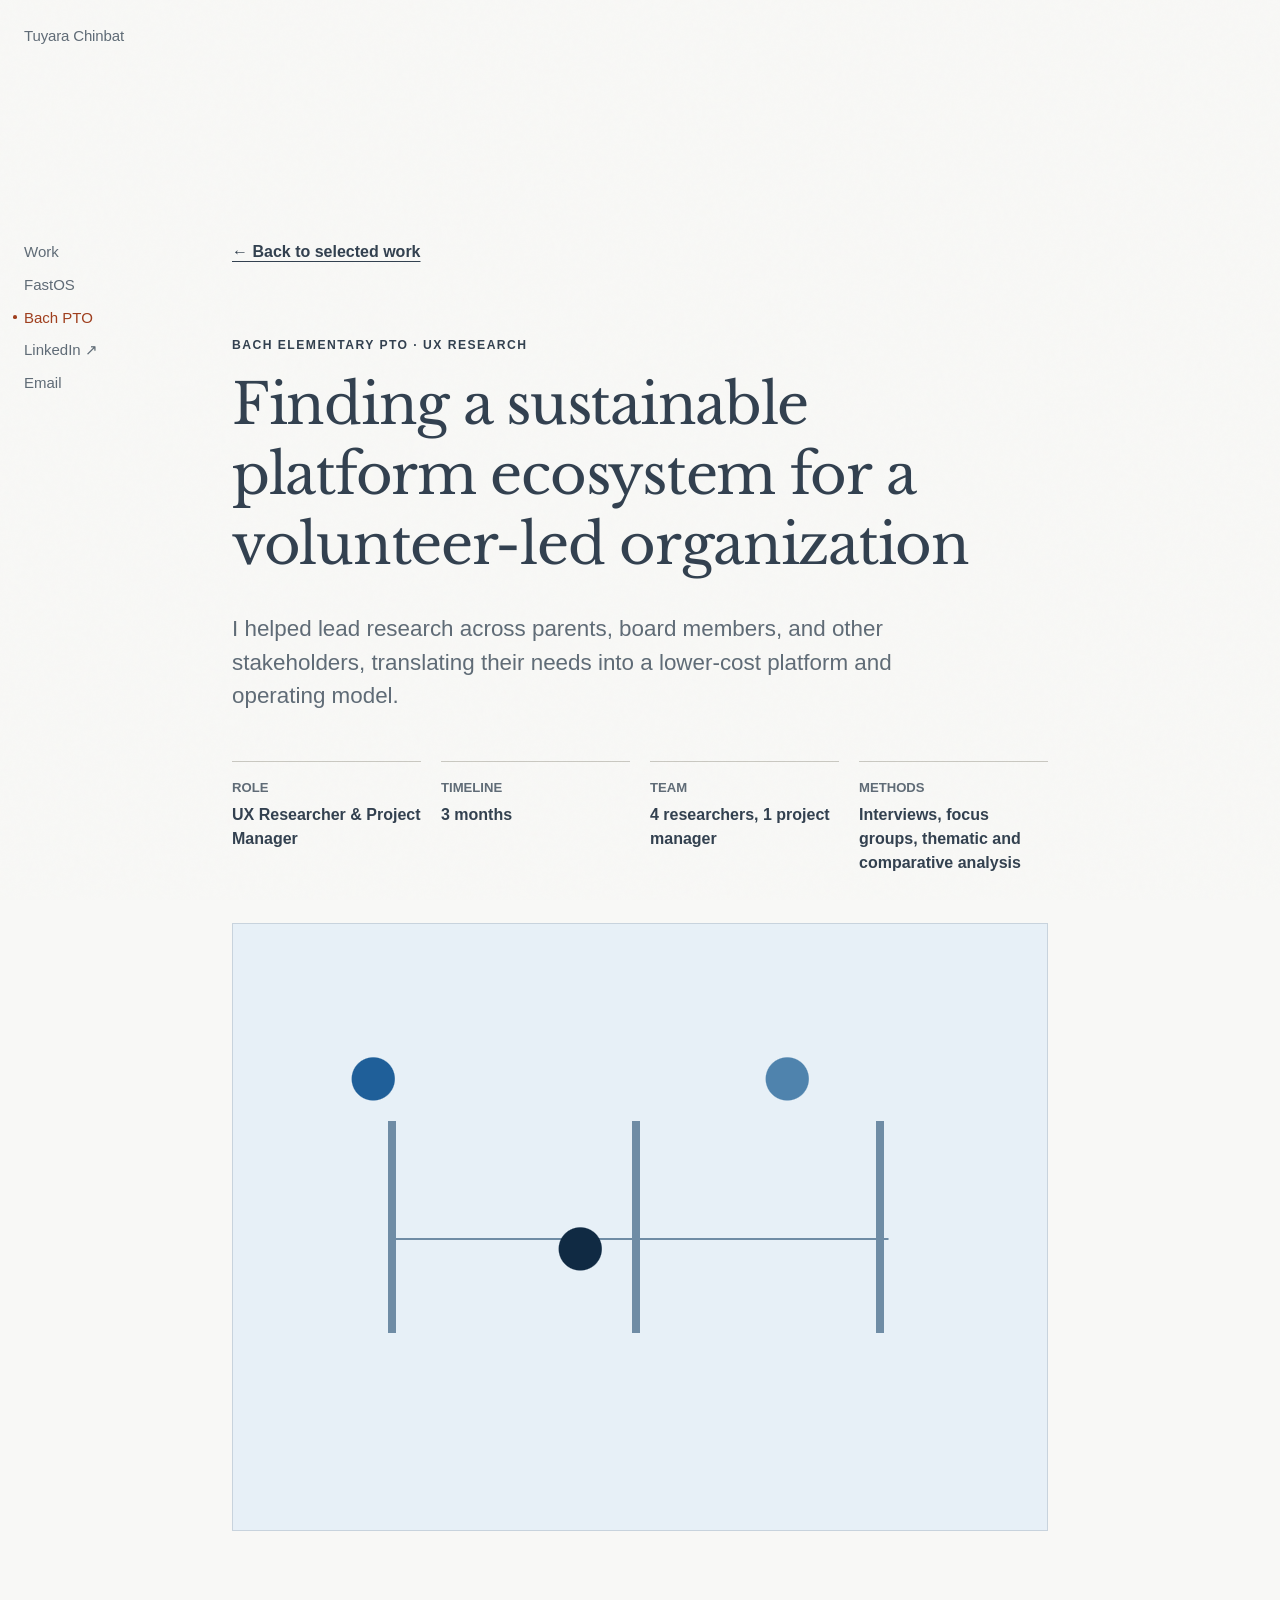
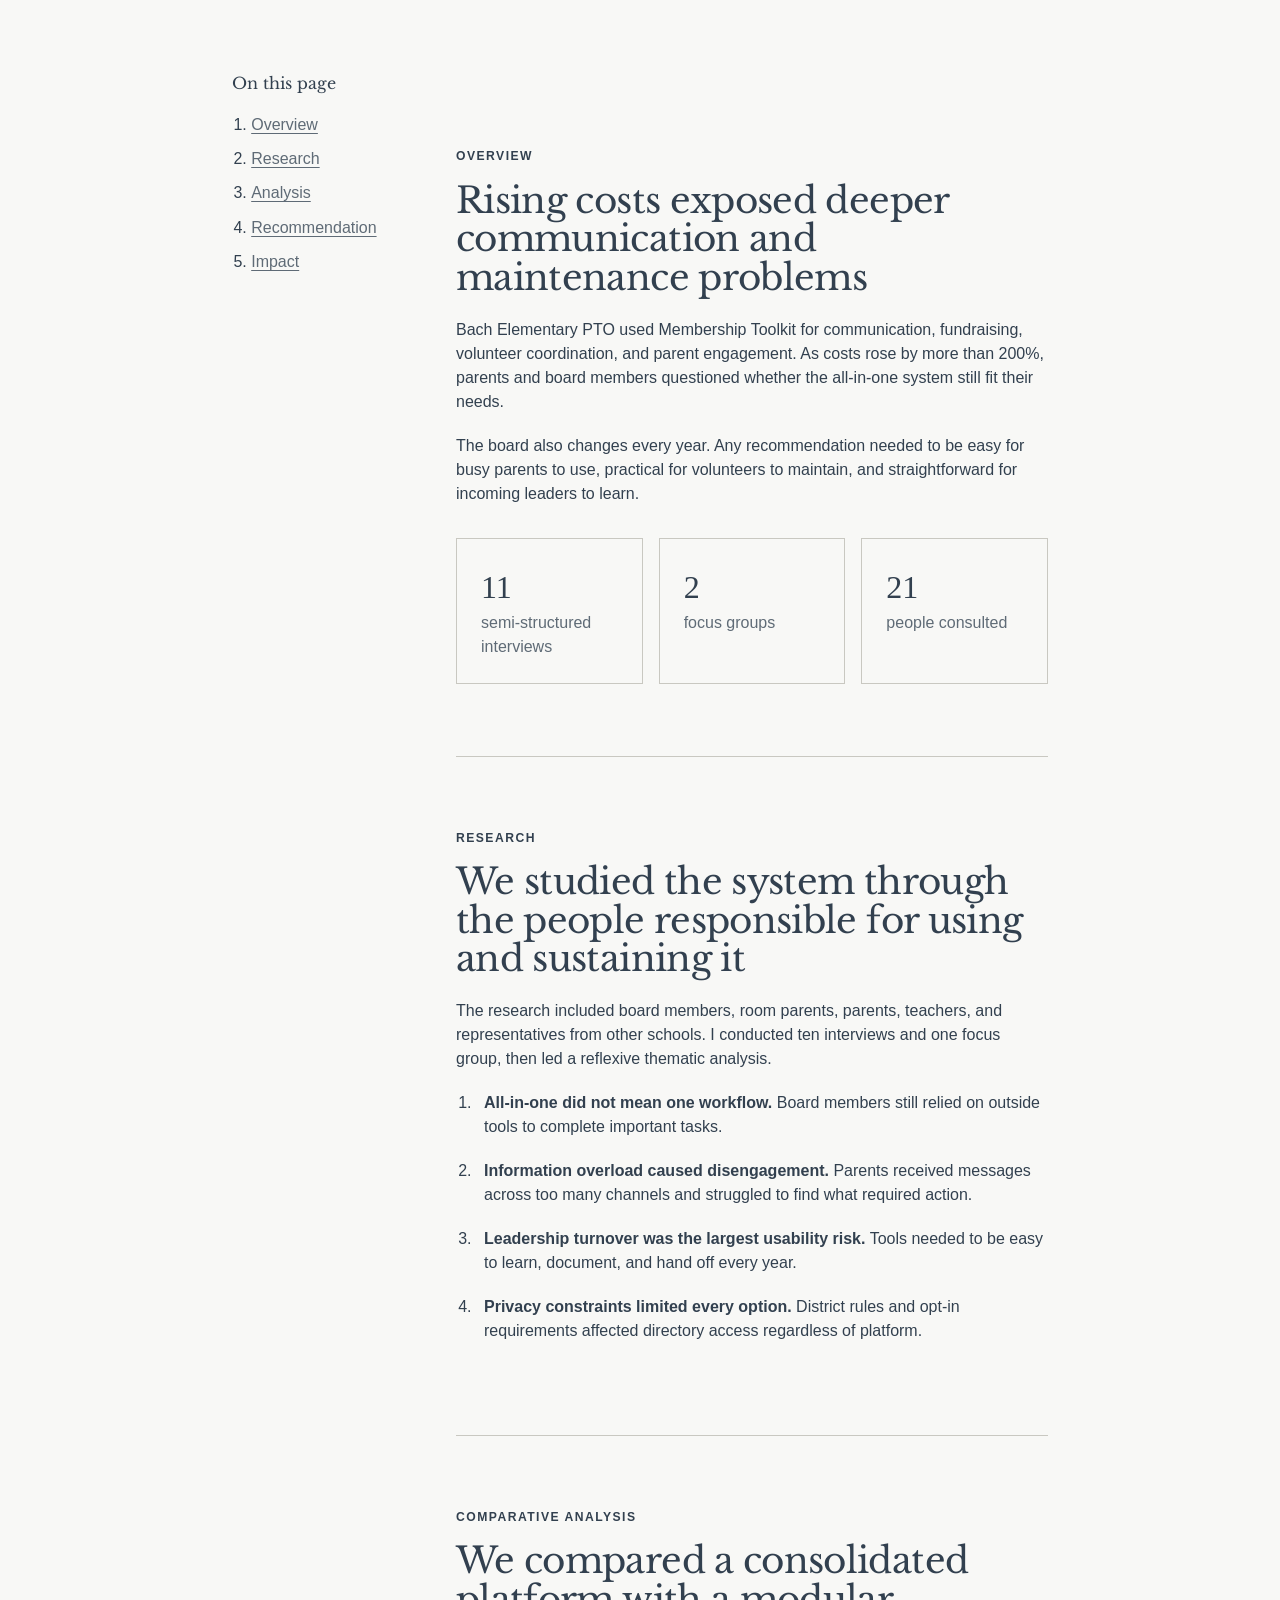
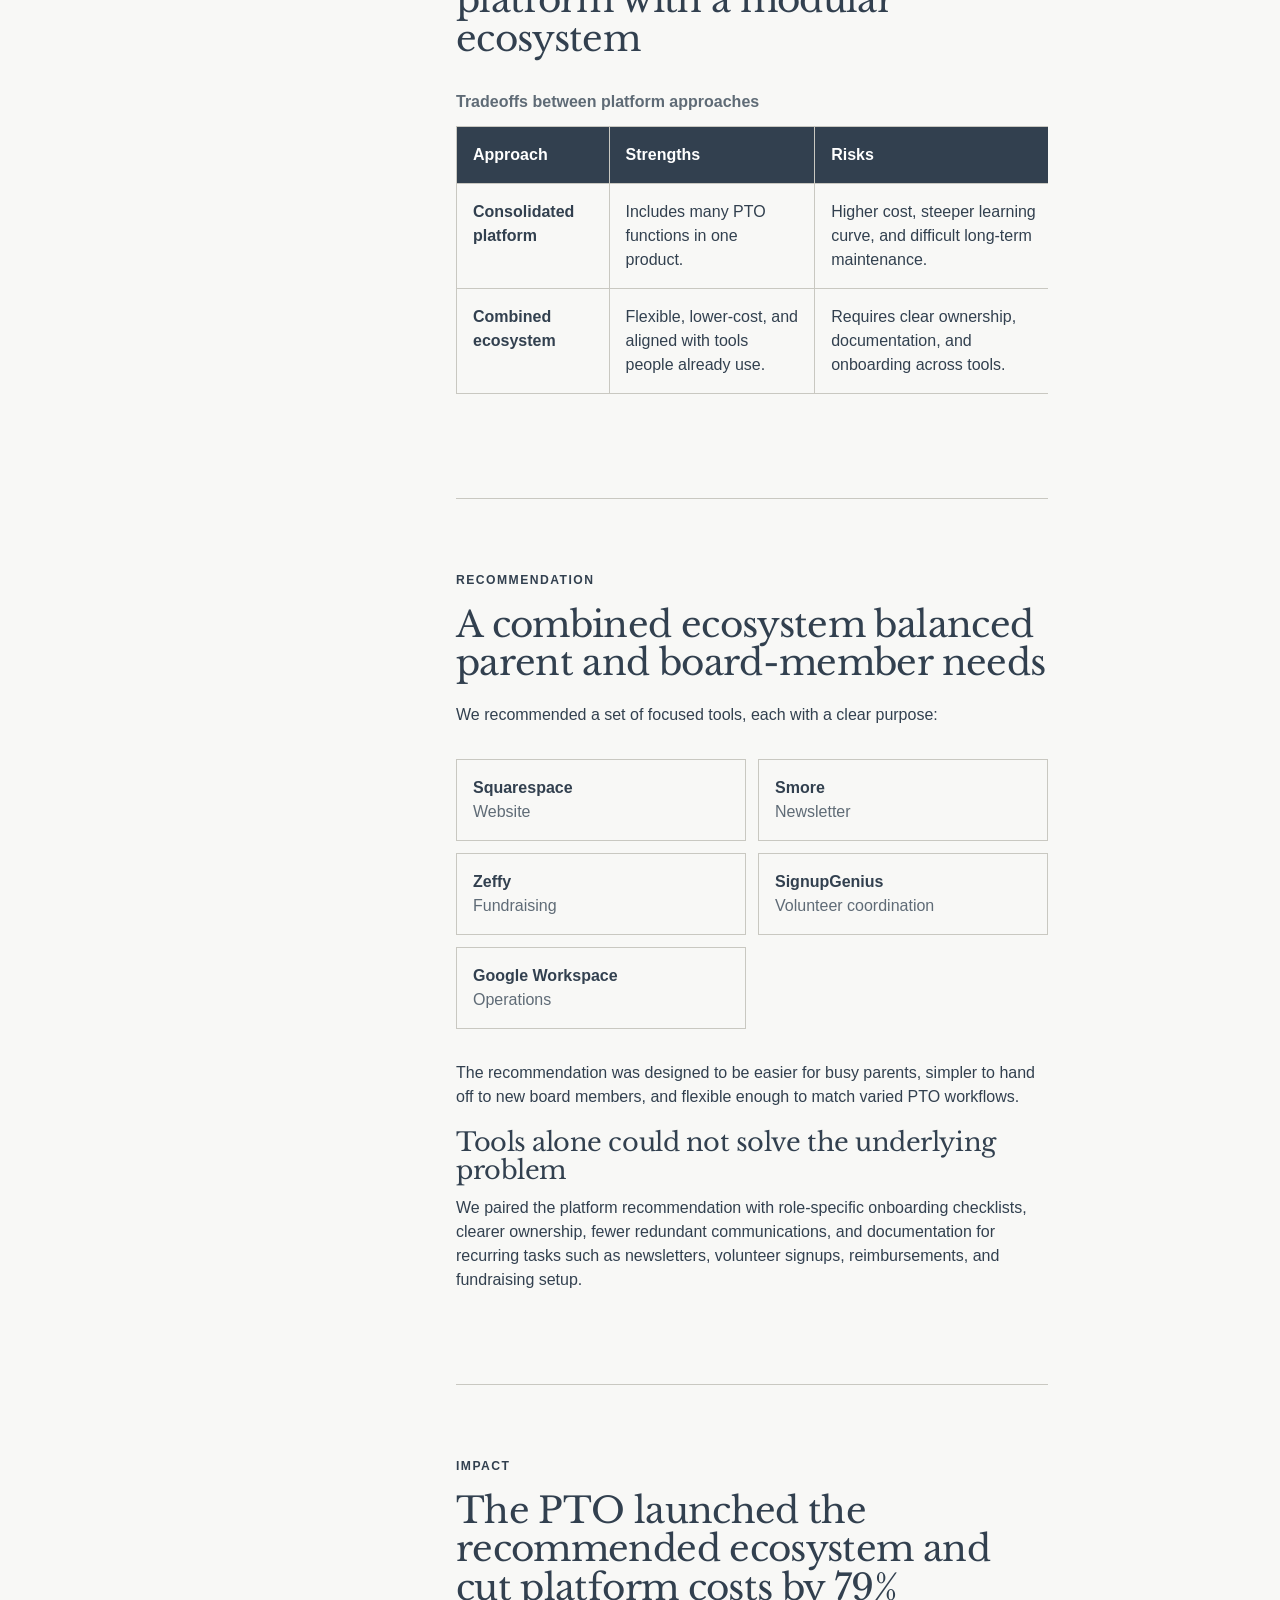
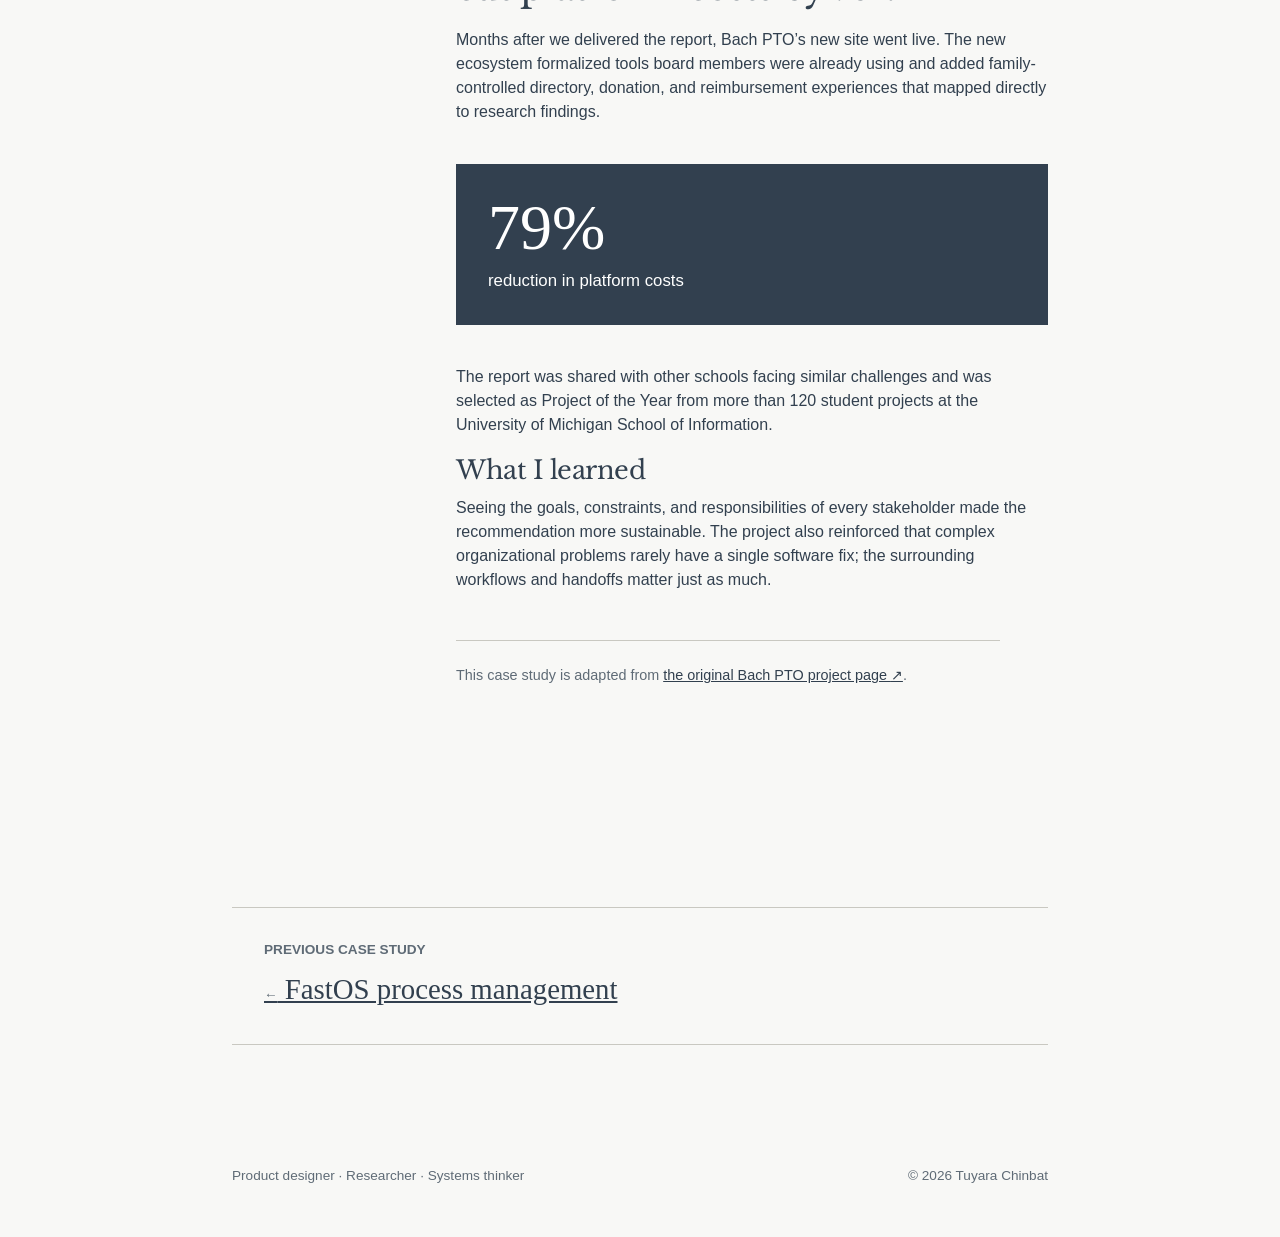
==== commit 82cc575c: "Rebuild portfolio in reference editorial layout Match the Rachel Chen portfolio composition with an " ====
--- a/bach-pto.html
+++ b/bach-pto.html
@@ -5,6 +5,9 @@
   <meta name="viewport" content="width=device-width, initial-scale=1">
   <meta name="description" content="A UX research case study for the Bach Elementary PTO platform ecosystem.">
   <title>Bach PTO Platform Research — Tuyara Chinbat</title>
+  <link rel="preconnect" href="https://fonts.googleapis.com">
+  <link rel="preconnect" href="https://fonts.gstatic.com" crossorigin>
+  <link href="https://fonts.googleapis.com/css2?family=Libre+Baskerville:wght@400&display=swap" rel="stylesheet">
   <link rel="stylesheet" href="styles.css">
 </head>
 <body>
@@ -15,8 +18,9 @@
       <a class="wordmark" href="index.html">Tuyara Chinbat</a>
       <nav aria-label="Primary navigation">
         <ul class="nav-list">
-          <li><a href="index.html">Home</a></li>
-          <li><a href="index.html#work" aria-current="page">Work</a></li>
+          <li><a href="index.html#work">Work</a></li>
+          <li><a href="fastos.html">FastOS</a></li>
+          <li><a href="bach-pto.html" aria-current="page">Bach PTO</a></li>
           <li><a class="nav-action nav-action-secondary" href="https://www.linkedin.com/in/tuyara-chinbat/">LinkedIn <span aria-hidden="true">↗</span></a></li>
           <li><a class="nav-action" href="mailto:chtuyara@umich.edu">Email</a></li>
         </ul>
--- a/styles.css
+++ b/styles.css
@@ -1,15 +1,16 @@
 :root {
-  --navy: #17375e;
-  --navy-strong: #0b2340;
-  --blue: #315f8b;
+  --navy: #32404f;
+  --navy-strong: #32404f;
+  --blue: #32404f;
   --blue-soft: #e7edf2;
-  --ink: #252b31;
-  --muted: #5c6670;
-  --paper: #f7f6f2;
+  --ink: #32404f;
+  --muted: #5f6b76;
+  --paper: #f8f8f6;
   --wash: #efeee9;
   --line: #c9c8c1;
-  --focus: #d56a00;
-  --max: 74rem;
+  --focus: #9f3e1d;
+  --accent: #9f3e1d;
+  --max: 51rem;
 }
 
 * { box-sizing: border-box; }
@@ -20,9 +21,19 @@
   margin: 0;
   background: var(--paper);
   color: var(--ink);
-  font-family: Inter, ui-sans-serif, -apple-system, BlinkMacSystemFont, "Segoe UI", sans-serif;
+  font-family: Arial, Helvetica, sans-serif;
   font-size: 1rem;
-  line-height: 1.65;
+  line-height: 1.5;
+}
+
+body::after {
+  content: "";
+  position: fixed;
+  z-index: 90;
+  inset: 0;
+  pointer-events: none;
+  opacity: 0.025;
+  background-image: url("data:image/svg+xml,%3Csvg viewBox='0 0 180 180' xmlns='http://www.w3.org/2000/svg'%3E%3Cfilter id='n'%3E%3CfeTurbulence type='fractalNoise' baseFrequency='.85' numOctaves='3' stitchTiles='stitch'/%3E%3C/filter%3E%3Crect width='100%25' height='100%25' filter='url(%23n)' opacity='.75'/%3E%3C/svg%3E");
 }
 
 img, svg { max-width: 100%; }
@@ -69,8 +80,8 @@
 .wordmark {
   color: var(--navy-strong);
   font-family: "Iowan Old Style", "Palatino Linotype", Baskerville, Georgia, serif;
-  font-size: 1.12rem;
-  font-weight: 600;
+  font-size: 1rem;
+  font-weight: 500;
   letter-spacing: -0.01em;
   text-decoration: none;
 }
@@ -89,8 +100,8 @@
   display: inline-block;
   padding: 0.5rem 0.45rem;
   color: var(--ink);
-  font-size: 0.88rem;
-  font-weight: 600;
+  font-size: 0.82rem;
+  font-weight: 550;
   text-decoration: none;
   border-bottom: 2px solid transparent;
 }
@@ -131,16 +142,16 @@
 h1, h2, h3 {
   margin-top: 0;
   color: var(--navy-strong);
-  font-family: "Iowan Old Style", "Palatino Linotype", Baskerville, Georgia, serif;
-  font-weight: 500;
-  letter-spacing: -0.025em;
-  line-height: 1.07;
-}
-
-h1 { max-width: 17ch; margin-bottom: 3.5rem; font-size: clamp(3rem, 7.4vw, 6.7rem); }
+  font-family: "Libre Baskerville", "Iowan Old Style", Baskerville, Georgia, serif;
+  font-weight: 400;
+  letter-spacing: -0.018em;
+  line-height: 1.08;
+}
+
+h1 { max-width: 21ch; margin-bottom: 3.25rem; font-size: clamp(2.55rem, 5vw, 4rem); line-height: 1.25; letter-spacing: -0.03em; }
 h1 em { color: var(--blue); font-weight: inherit; }
-h2 { margin-bottom: 1.25rem; font-size: clamp(2.1rem, 4.4vw, 3.8rem); }
-h3 { margin-bottom: 0.75rem; font-size: clamp(1.5rem, 2.5vw, 2rem); }
+h2 { margin-bottom: 1.25rem; font-size: clamp(1.7rem, 2.8vw, 2.5rem); }
+h3 { margin-bottom: 0.75rem; font-size: clamp(1.3rem, 2vw, 1.7rem); }
 
 p { margin-block: 0 1.25rem; }
 
@@ -227,7 +238,7 @@
 .project-kicker > span { color: var(--muted); font-family: "Iowan Old Style", "Palatino Linotype", Baskerville, Georgia, serif; font-size: 0.95rem; }
 .project-kicker .project-meta { margin: 0; font-size: 0.78rem; font-weight: 650; letter-spacing: 0.05em; text-transform: uppercase; }
 
-.project-copy h3 { margin-top: 1.5rem; font-size: clamp(2rem, 3.8vw, 3.2rem); }
+.project-copy h3 { margin-top: 1.5rem; font-size: clamp(1.7rem, 2.7vw, 2.3rem); }
 
 .metric-list {
   display: grid;
@@ -239,7 +250,7 @@
 }
 
 .metric-list li { padding-top: 1rem; border-top: 2px solid var(--navy); }
-.metric-list strong { display: block; color: var(--navy); font-family: "Iowan Old Style", "Palatino Linotype", Baskerville, Georgia, serif; font-size: 2rem; font-weight: 500; }
+.metric-list strong { display: block; color: var(--navy); font-family: "Iowan Old Style", "Palatino Linotype", Baskerville, Georgia, serif; font-size: 1.75rem; font-weight: 400; }
 .metric-list span { display: block; color: var(--muted); font-size: 0.92rem; }
 
 .text-link, .back-link {
@@ -248,12 +259,76 @@
   text-underline-offset: 0.22em;
 }
 
-.site-footer { border-top: 1px solid var(--line); background: var(--paper); color: var(--muted); }
-.footer-inner { min-height: 8rem; display: flex; align-items: center; justify-content: space-between; gap: 1rem; }
+.site-footer { border-top: 0; background: var(--paper); color: var(--muted); }
+.footer-inner { min-height: 4.5rem; display: flex; align-items: center; justify-content: space-between; gap: 1rem; }
 .footer-inner p { margin: 0; font-size: 0.85rem; }
 
+.visually-hidden {
+  position: absolute;
+  width: 1px;
+  height: 1px;
+  padding: 0;
+  margin: -1px;
+  overflow: hidden;
+  clip: rect(0 0 0 0);
+  white-space: nowrap;
+  border: 0;
+}
+
+.portfolio-intro h1 { width: 100%; max-width: none; margin: 0; }
+
+.profile-details {
+  display: grid;
+  grid-template-columns: 12rem 1fr;
+  gap: 1rem;
+  width: 100%;
+  margin-top: 2.5rem;
+  padding-left: 0;
+}
+
+.profile-details > div:nth-child(2) { max-width: 32rem; }
+.profile-details p { margin: 0; color: var(--ink); font-size: 0.9375rem; line-height: 1.5; }
+.profile-details .detail-label { margin-bottom: 0.2rem; color: var(--muted); }
+
+.project-grid {
+  display: grid;
+  grid-template-columns: repeat(2, minmax(0, 1fr));
+  gap: 1rem;
+  align-items: start;
+  margin-top: 3.5rem;
+}
+
+.project-tile {
+  display: block;
+  color: var(--ink);
+  text-decoration: none;
+}
+
+.project-thumbnail {
+  display: block;
+  width: 100%;
+  height: 14.125rem;
+  border: 1px solid rgba(50,64,79,0.12);
+  background-repeat: no-repeat;
+  transition: filter 160ms ease;
+}
+
+.project-tile:hover .project-thumbnail { filter: brightness(0.97); }
+
+.project-caption {
+  display: flex;
+  gap: 0.75rem;
+  align-items: baseline;
+  padding-top: 0.5rem;
+  font-size: 0.9375rem;
+  line-height: 1.5;
+}
+
+.project-caption strong { font-weight: 400; }
+.project-caption span:last-child { color: var(--muted); }
+
 .case-hero { padding-block: 4.5rem 6rem; }
-.case-hero h1 { max-width: 18ch; margin-bottom: 2rem; font-size: clamp(2.9rem, 6vw, 5.8rem); }
+.case-hero h1 { max-width: 22ch; margin-bottom: 2rem; font-size: clamp(2.3rem, 4.2vw, 3.8rem); }
 .back-link { display: inline-block; margin-bottom: 4rem; }
 
 .project-facts {
@@ -270,9 +345,9 @@
 
 .case-layout {
   display: grid;
-  grid-template-columns: 13rem minmax(0, 45rem);
-  gap: clamp(3rem, 7vw, 7rem);
-  justify-content: center;
+  grid-template-columns: 10rem minmax(0, 1fr);
+  gap: 4rem;
+  justify-content: stretch;
   padding-block: 3rem 8rem;
 }
 
@@ -299,7 +374,7 @@
 .callout-grid { display: grid; grid-template-columns: repeat(2, 1fr); gap: 1rem; margin-top: 2rem; }
 .callout-grid.three-up { grid-template-columns: repeat(3, 1fr); }
 .callout-grid div { padding: 1.5rem; border: 1px solid var(--line); border-radius: 0; background: transparent; }
-.callout-grid strong { display: block; color: var(--navy); font-family: "Iowan Old Style", "Palatino Linotype", Baskerville, Georgia, serif; font-size: 2.25rem; font-weight: 500; }
+.callout-grid strong { display: block; color: var(--navy); font-family: "Iowan Old Style", "Palatino Linotype", Baskerville, Georgia, serif; font-size: 2rem; font-weight: 400; }
 .callout-grid span { display: block; color: var(--muted); }
 
 .insight-list { padding-left: 1.25rem; }
@@ -316,7 +391,7 @@
 .solution-step > span { color: var(--blue); font-size: 1.1rem; font-weight: 800; }
 
 .impact-stat { margin: 2.5rem 0; padding: 2rem; border-radius: 0; background: var(--navy); color: #fff; }
-.impact-stat strong { display: block; font-size: clamp(3rem, 7vw, 5rem); line-height: 1; }
+.impact-stat strong { display: block; font-family: "Iowan Old Style", "Palatino Linotype", Baskerville, Georgia, serif; font-size: clamp(2.75rem, 5vw, 4rem); font-weight: 400; line-height: 1; }
 .impact-stat span { display: block; margin-top: 0.5rem; font-size: 1.05rem; }
 
 .tool-list { display: grid; grid-template-columns: repeat(2, 1fr); gap: 0.75rem; margin: 2rem 0; }
@@ -338,10 +413,108 @@
   background: transparent;
 }
 .next-project span:first-child { color: var(--muted); font-size: 0.85rem; font-weight: 700; text-transform: uppercase; }
-.next-project a { font-size: clamp(1.4rem, 3vw, 2rem); font-weight: 800; }
+.next-project a { font-family: "Iowan Old Style", "Palatino Linotype", Baskerville, Georgia, serif; font-size: clamp(1.35rem, 2.4vw, 1.8rem); font-weight: 500; }
+
+@media (min-width: 52.01rem) {
+  body { padding: 1.5rem; }
+
+  .shell {
+    width: min(51rem, calc(100vw - 17.5rem));
+    margin-right: 0;
+    margin-left: 13rem;
+  }
+
+  .site-header {
+    position: fixed;
+    z-index: 20;
+    top: 1.5rem;
+    left: 1.5rem;
+    width: 11rem;
+    background: transparent;
+  }
+
+  .header-inner.shell {
+    display: block;
+    width: 100%;
+    min-height: 0;
+    margin: 0;
+  }
+
+  .wordmark {
+    color: var(--muted);
+    font-family: Arial, Helvetica, sans-serif;
+    font-size: 0.9375rem;
+    font-weight: 400;
+  }
+
+  .header-inner nav { margin-top: 12rem; }
+
+  .nav-list {
+    display: block;
+    margin: 0;
+  }
+
+  .nav-list li { margin: 0 0 0.55rem; }
+
+  .nav-list a,
+  .nav-list .nav-action,
+  .nav-list .nav-action-secondary {
+    position: relative;
+    display: inline;
+    min-width: 0;
+    padding: 0;
+    border: 0;
+    background: transparent;
+    color: var(--muted);
+    font-size: 0.9375rem;
+    font-weight: 400;
+    line-height: 1;
+    text-align: left;
+  }
+
+  .nav-list a:hover,
+  .nav-list .nav-action:hover,
+  .nav-list .nav-action-secondary:hover {
+    border: 0;
+    background: transparent;
+    color: var(--ink);
+    text-decoration: none;
+  }
+
+  .nav-list a[aria-current="page"] { border: 0; color: var(--accent); }
+  .nav-list a[aria-current="page"]::before {
+    content: "";
+    position: absolute;
+    top: 50%;
+    left: -0.7rem;
+    width: 0.24rem;
+    height: 0.24rem;
+    border-radius: 50%;
+    background: var(--accent);
+    transform: translateY(-50%);
+  }
+
+  .portfolio-main { padding-top: 13.5rem; }
+
+  .portfolio-intro h1 {
+    font-size: 4rem;
+    line-height: 1.25;
+    letter-spacing: -0.12rem;
+  }
+
+  .case-hero { padding-top: 13.5rem; }
+  .case-hero h1 { font-size: 3.5rem; line-height: 1.25; letter-spacing: -0.08rem; }
+  .back-link { margin-bottom: 4.5rem; }
+}
 
 @media (max-width: 52rem) {
-  .header-inner { align-items: flex-start; flex-direction: column; padding-block: 1.1rem; }
+  body { padding: 1rem; }
+  .shell { width: 100%; margin-inline: 0; }
+  .header-inner { min-height: auto; align-items: flex-start; flex-direction: column; padding-block: 0.5rem 1.5rem; }
+  .portfolio-main { padding-top: 5rem; }
+  .portfolio-intro h1 { font-size: clamp(2.5rem, 10vw, 4rem); line-height: 1.2; }
+  .profile-details { grid-template-columns: 1fr 2fr; }
+  .project-grid { margin-top: 3rem; }
   .project-card { grid-template-columns: 1fr; }
   .project-card-reverse .project-visual { order: 0; }
   .project-visual { min-height: 20rem; }
@@ -354,10 +527,12 @@
 }
 
 @media (max-width: 34rem) {
-  .shell { width: min(calc(100% - 1.5rem), var(--max)); }
-  .nav-list { gap: 0.25rem 1rem; }
-  .nav-list li:first-child, .nav-list li:nth-child(2) { display: none; }
+  .nav-list { gap: 0.25rem 0.75rem; }
+  .nav-list li { display: inline-block; }
   .nav-list .nav-action { min-width: auto; }
+  .profile-details, .project-grid { grid-template-columns: 1fr; }
+  .profile-details { gap: 1.5rem; }
+  .project-thumbnail { height: 13.5rem; }
   .hero-details { grid-template-columns: 1fr; }
   .metric-list, .callout-grid, .callout-grid.three-up, .tool-list, .project-facts { grid-template-columns: 1fr; }
   .project-visual { min-height: 16rem; }
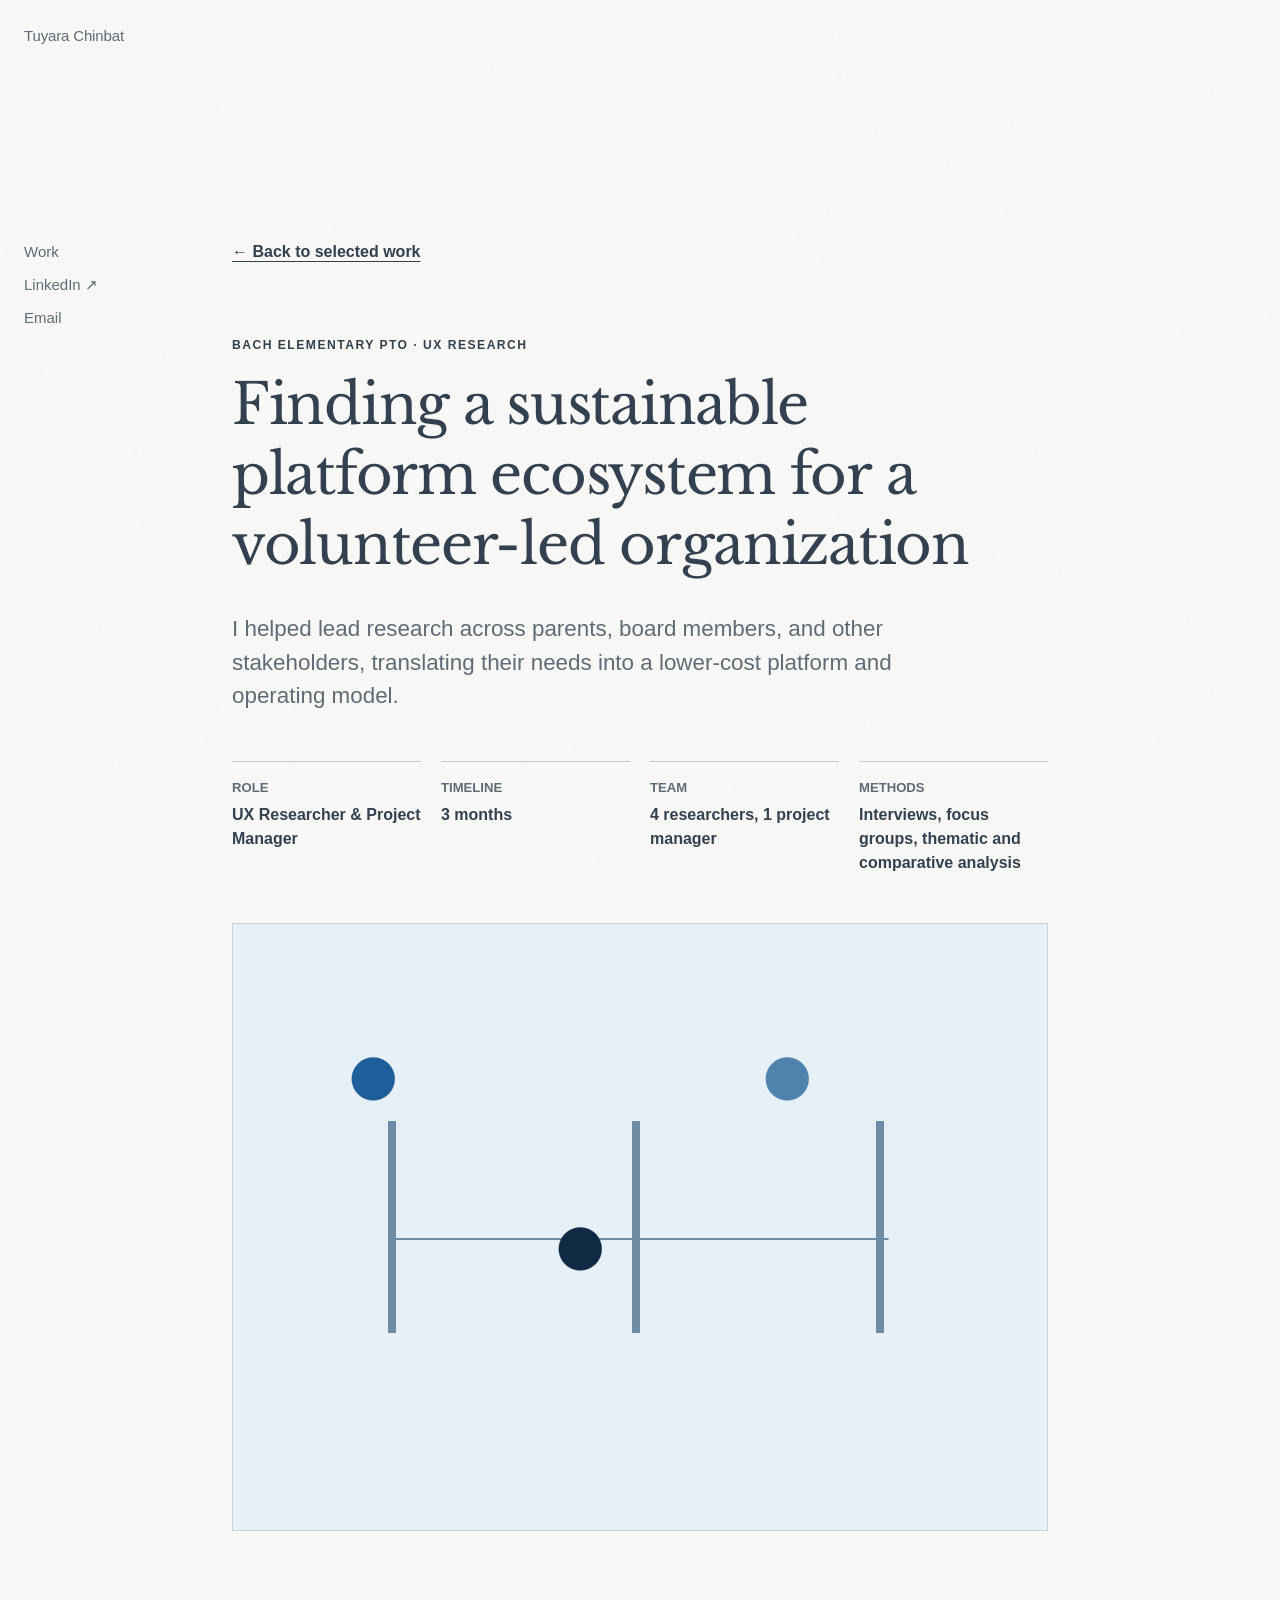
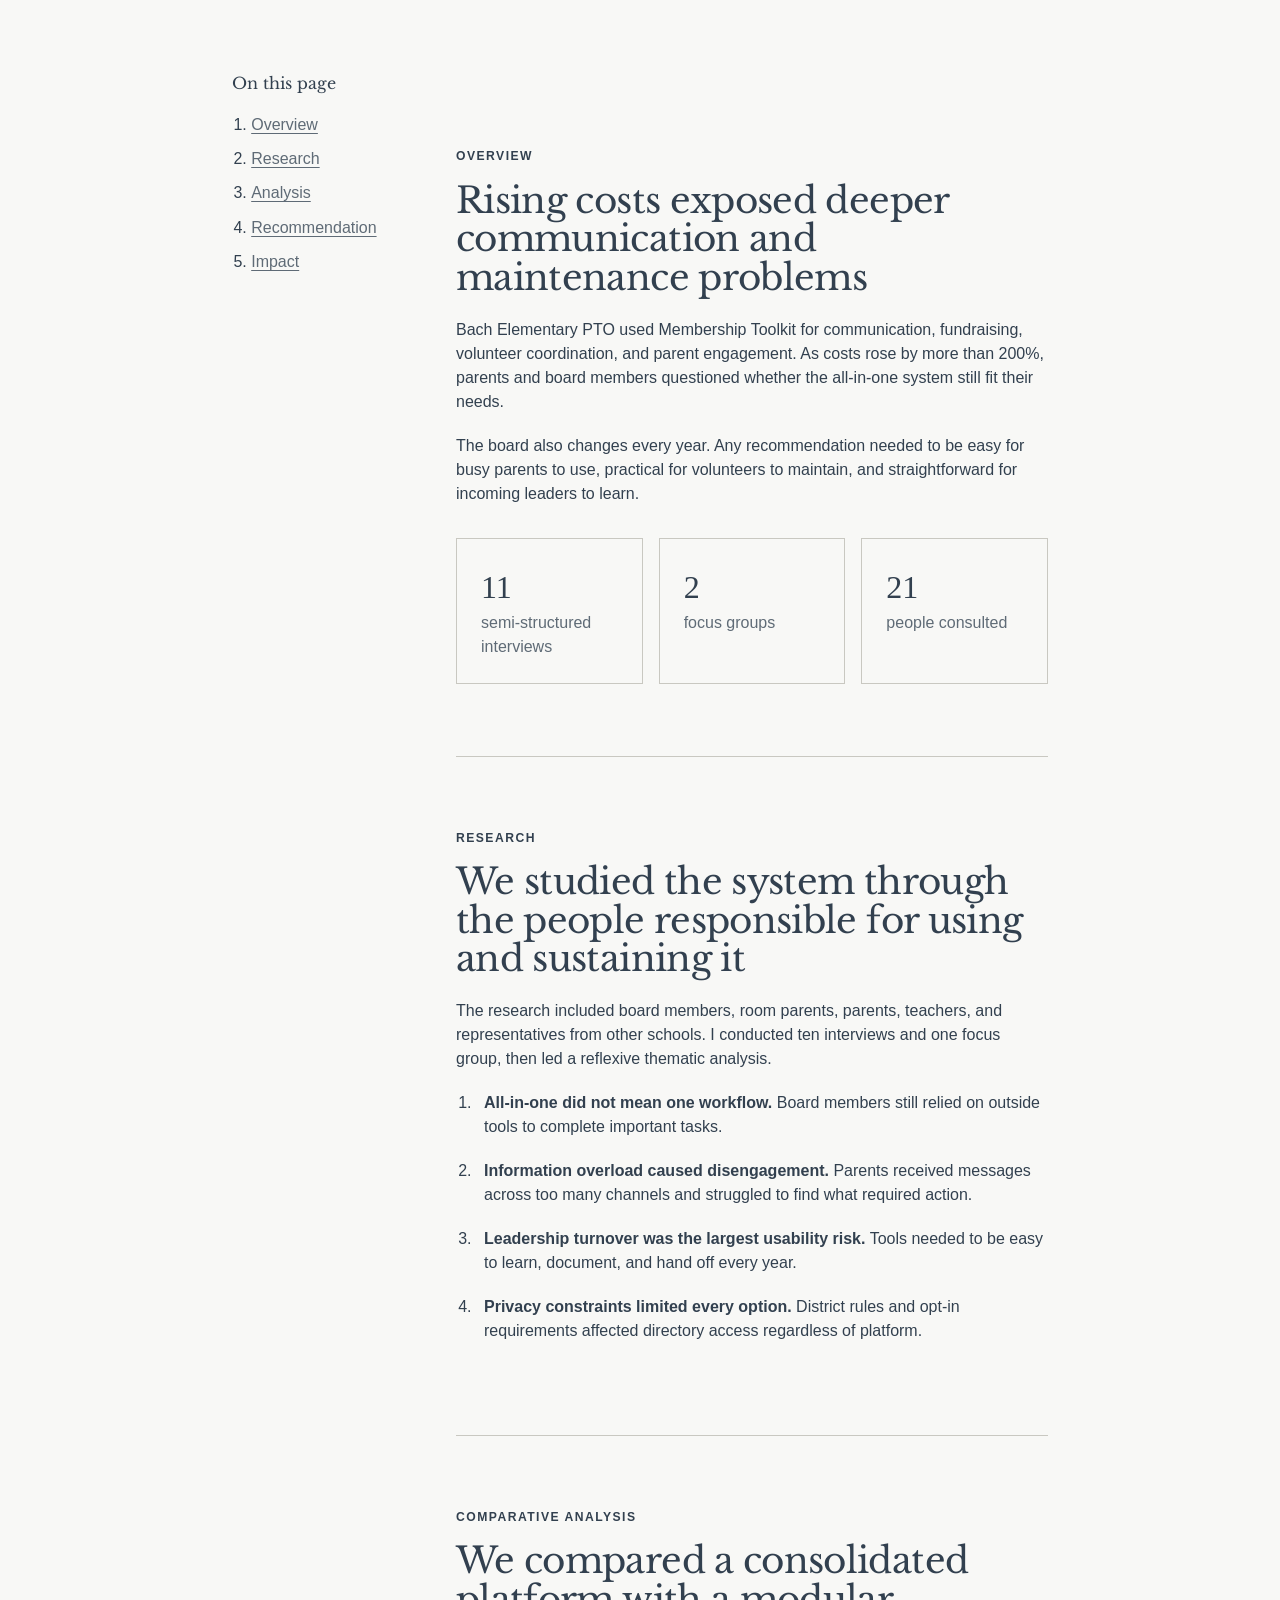
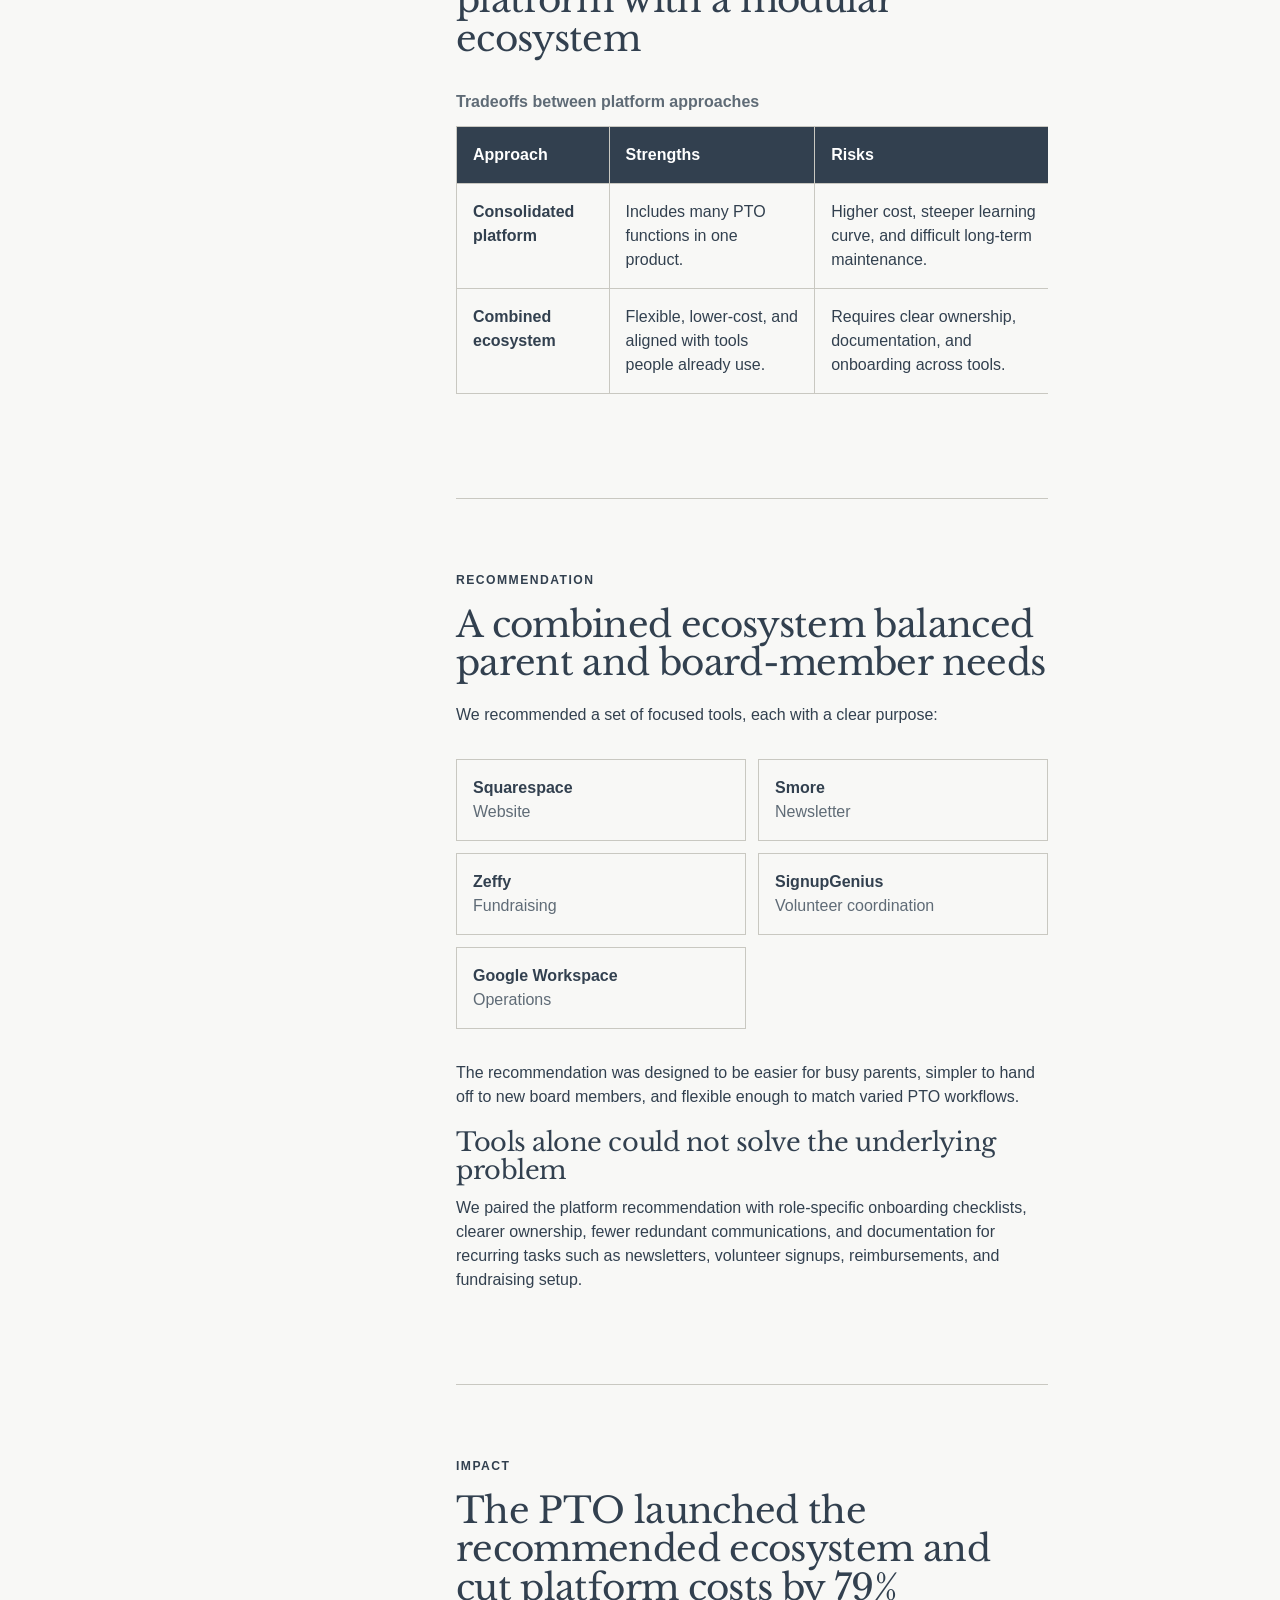
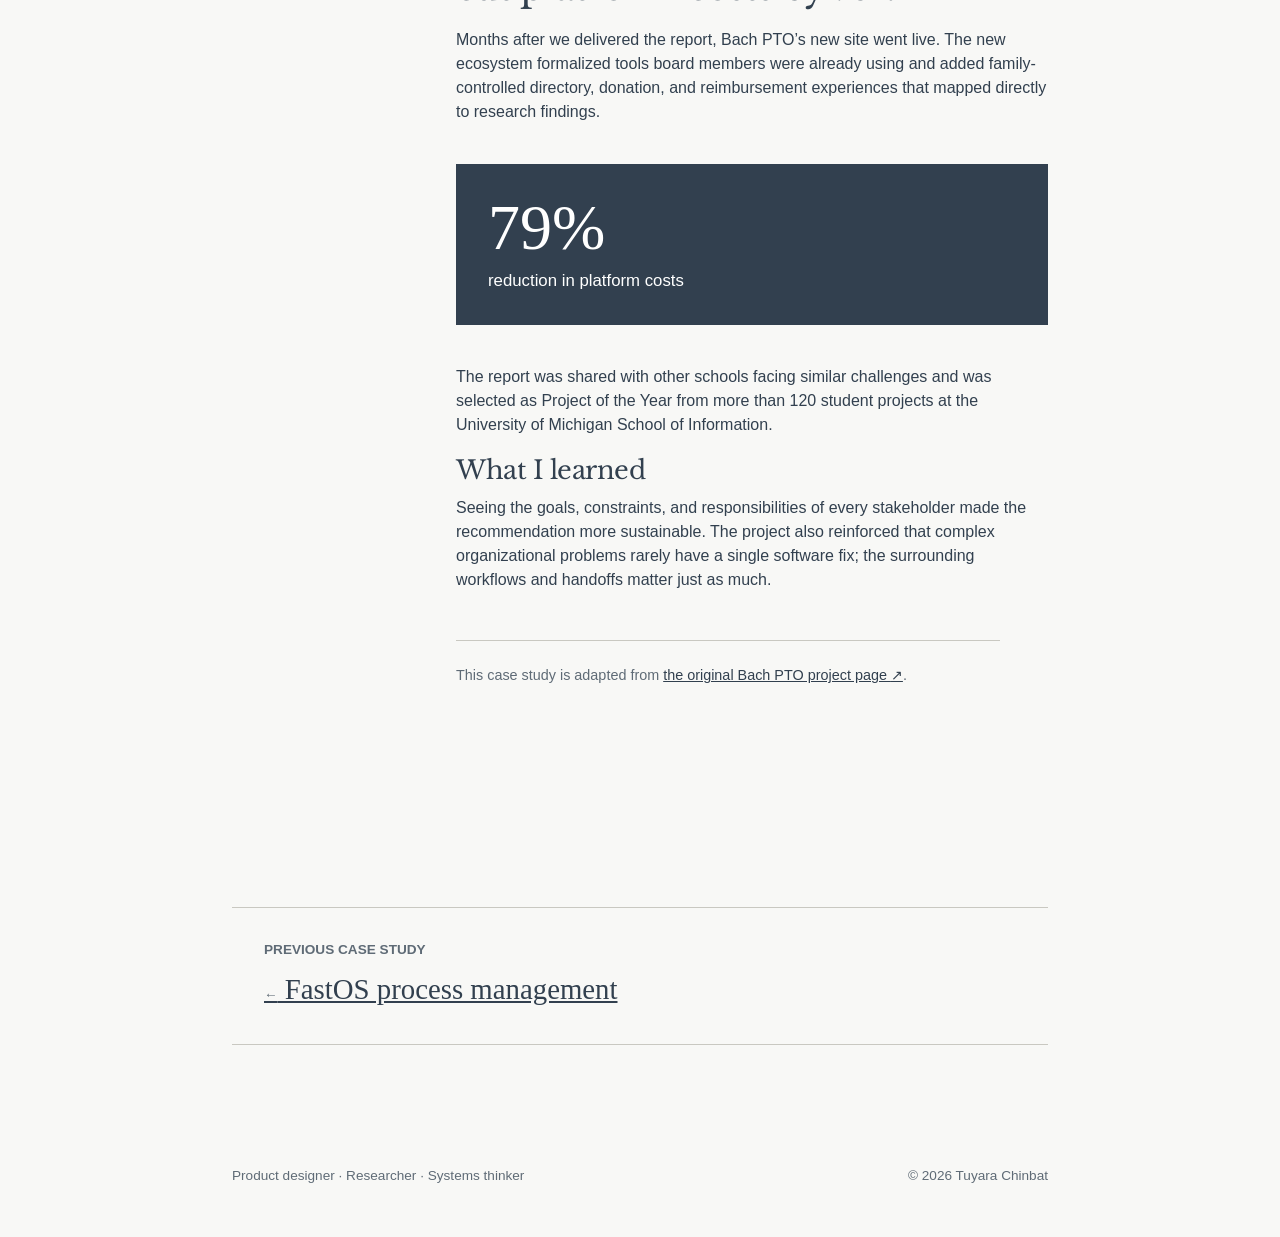
==== commit cb679fce: "Add FastOS high fidelity media Add the dashboard image and two prototype videos, remove case-study l" ====
--- a/bach-pto.html
+++ b/bach-pto.html
@@ -19,8 +19,6 @@
       <nav aria-label="Primary navigation">
         <ul class="nav-list">
           <li><a href="index.html#work">Work</a></li>
-          <li><a href="fastos.html">FastOS</a></li>
-          <li><a href="bach-pto.html" aria-current="page">Bach PTO</a></li>
           <li><a class="nav-action nav-action-secondary" href="https://www.linkedin.com/in/tuyara-chinbat/">LinkedIn <span aria-hidden="true">↗</span></a></li>
           <li><a class="nav-action" href="mailto:chtuyara@umich.edu">Email</a></li>
         </ul>
--- a/styles.css
+++ b/styles.css
@@ -309,6 +309,8 @@
   width: 100%;
   height: 14.125rem;
   border: 1px solid rgba(50,64,79,0.12);
+  object-fit: cover;
+  object-position: top left;
   background-repeat: no-repeat;
   transition: filter 160ms ease;
 }
@@ -342,6 +344,24 @@
 .project-facts dt { color: var(--muted); font-size: 0.82rem; font-weight: 750; text-transform: uppercase; }
 .project-facts dd { margin: 0.35rem 0 0; color: var(--navy-strong); font-weight: 700; }
 .case-banner { min-height: clamp(20rem, 48vw, 38rem); }
+
+.case-media { margin: 2rem 0 3rem; }
+.case-media-hero { margin: 0; }
+.case-media img,
+.case-media video {
+  display: block;
+  width: 100%;
+  height: auto;
+  border: 1px solid rgba(50,64,79,0.14);
+  background: #fff;
+}
+.case-media figcaption {
+  margin-top: 0.65rem;
+  color: var(--muted);
+  font-size: 0.875rem;
+  line-height: 1.5;
+}
+.case-media figcaption strong { color: var(--ink); font-weight: 650; }
 
 .case-layout {
   display: grid;
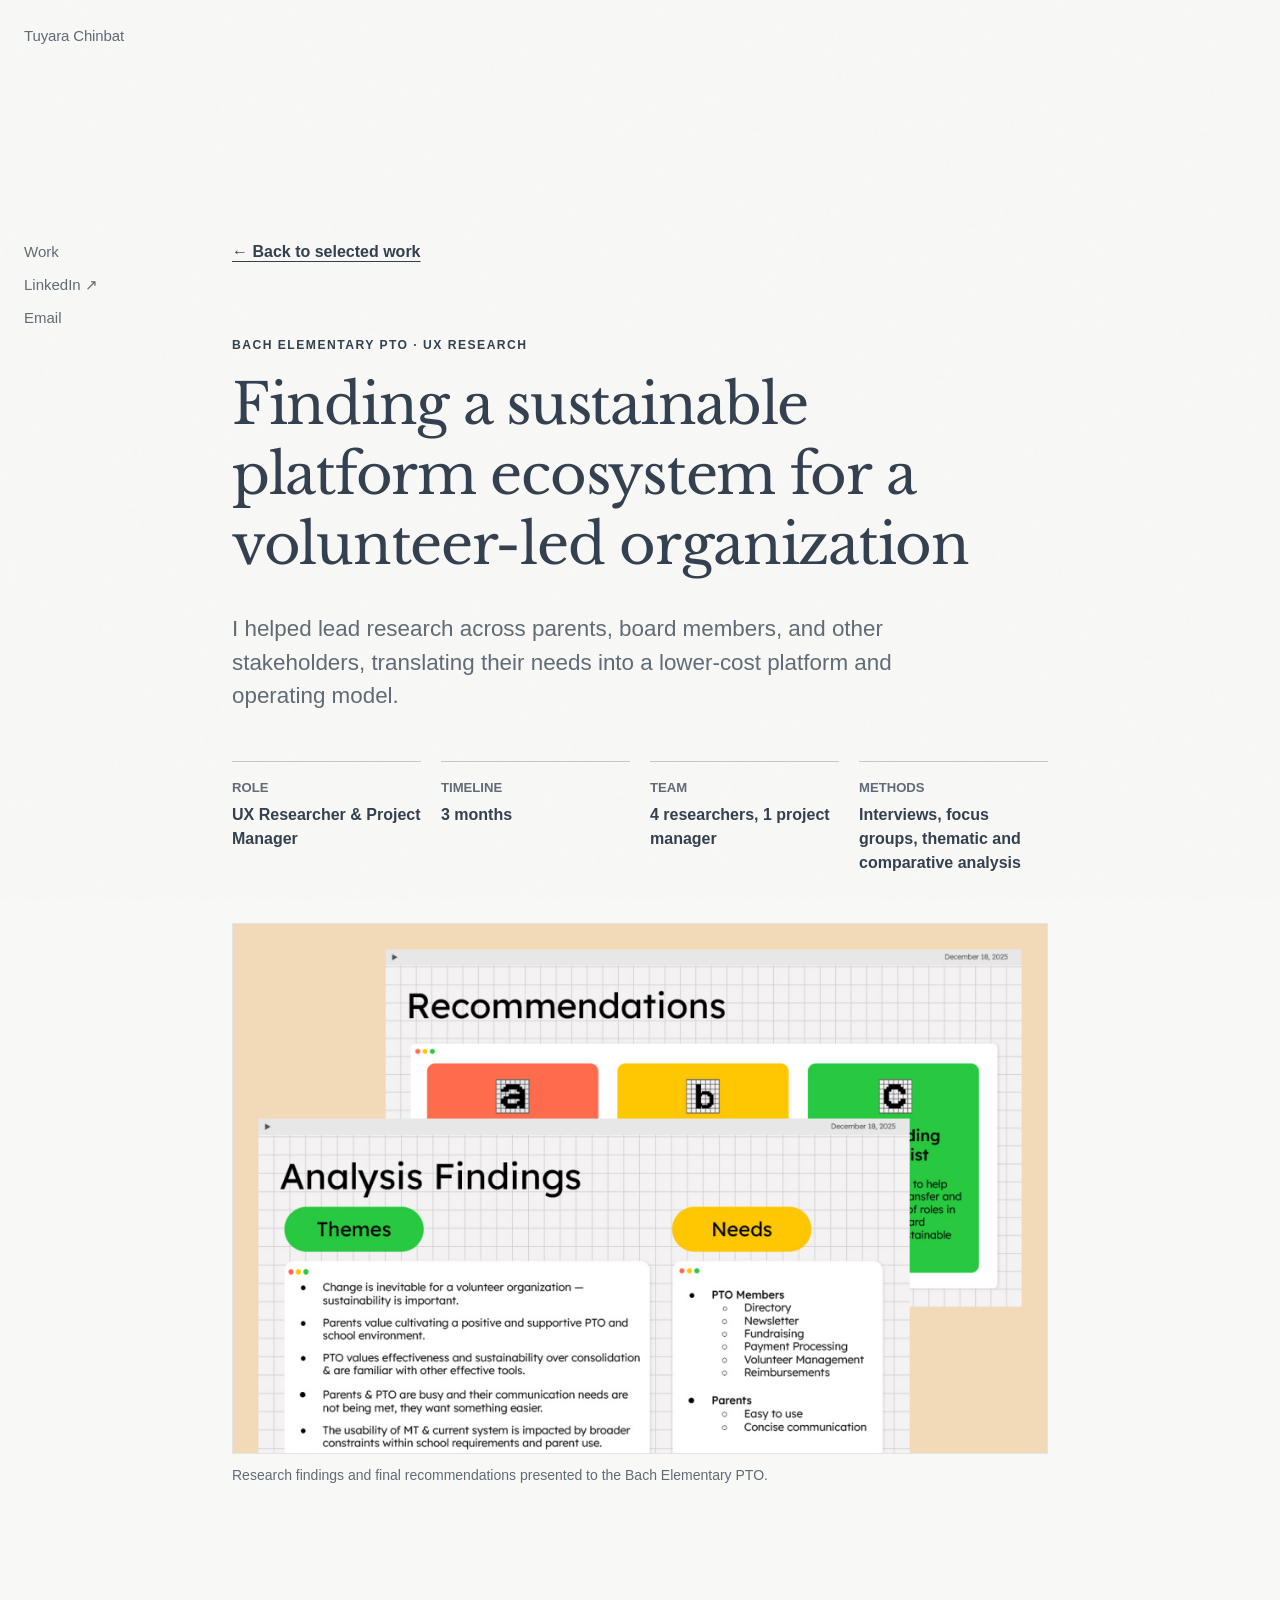
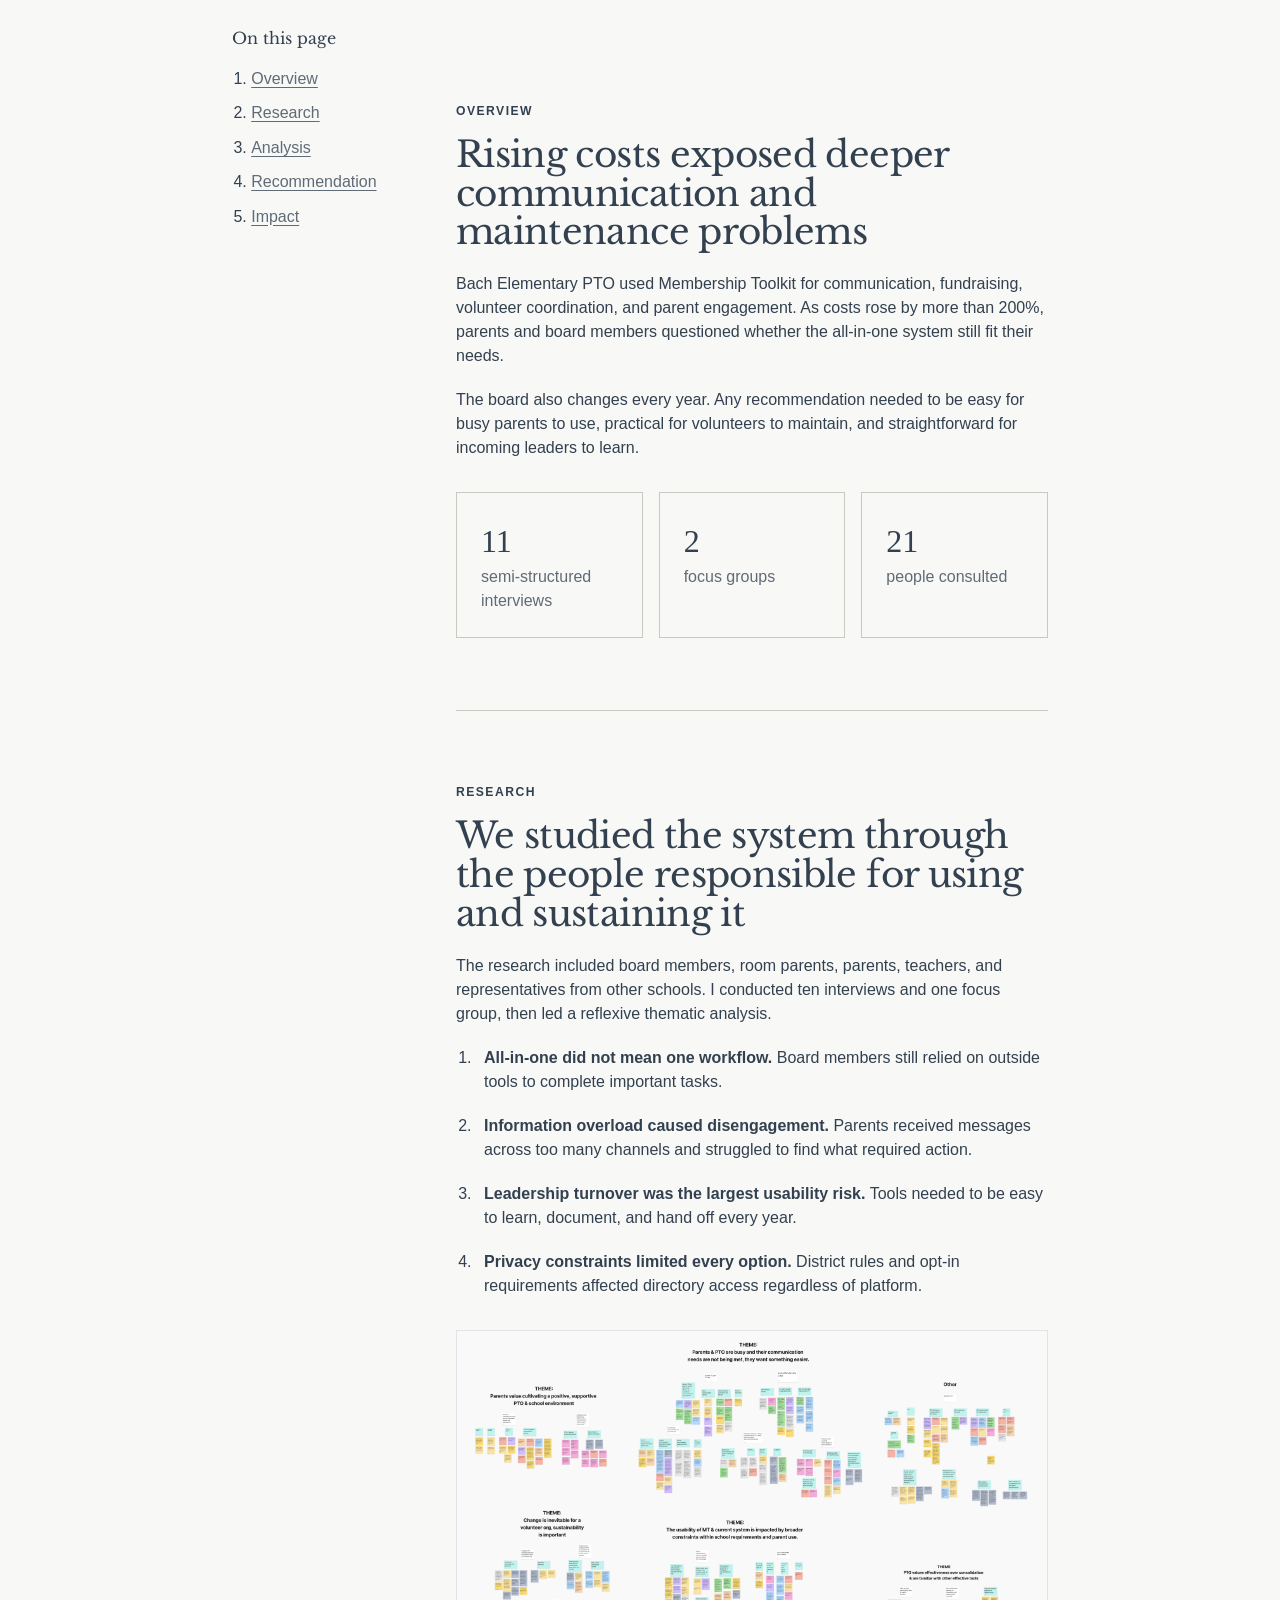
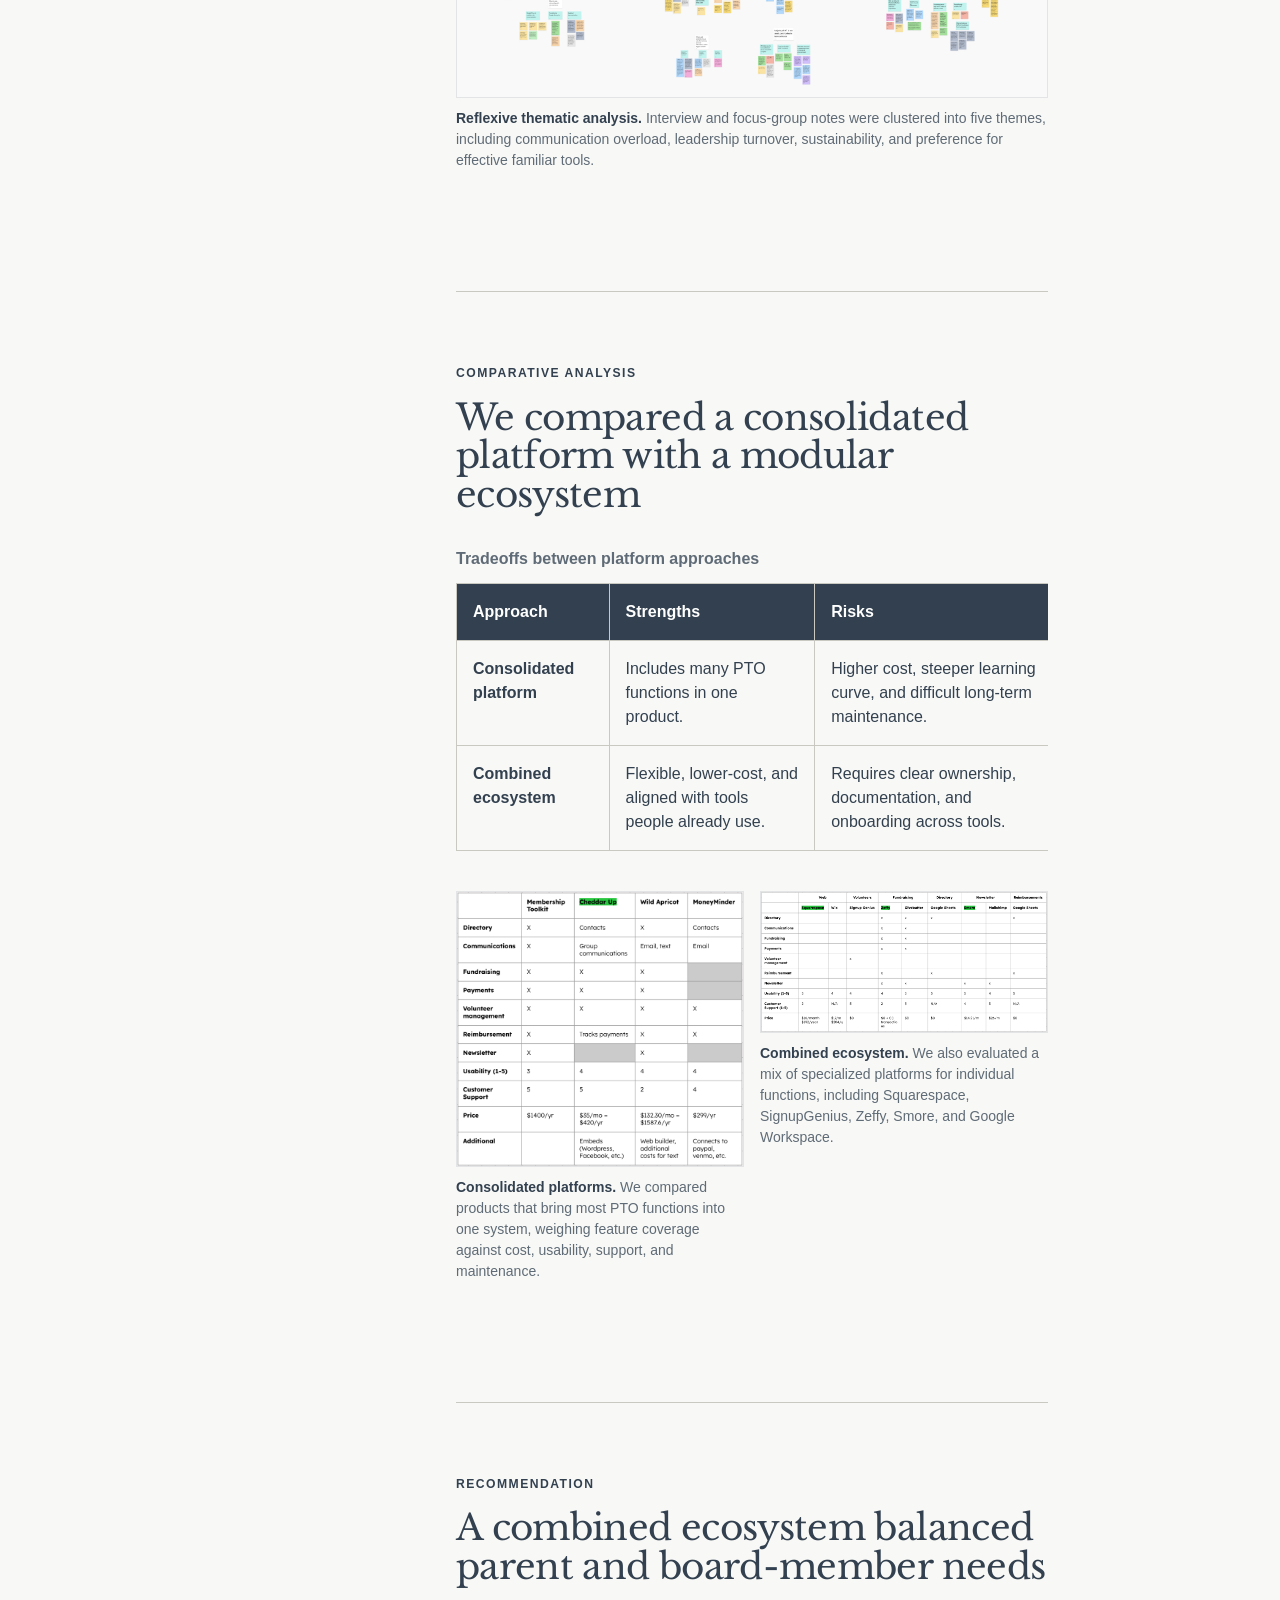
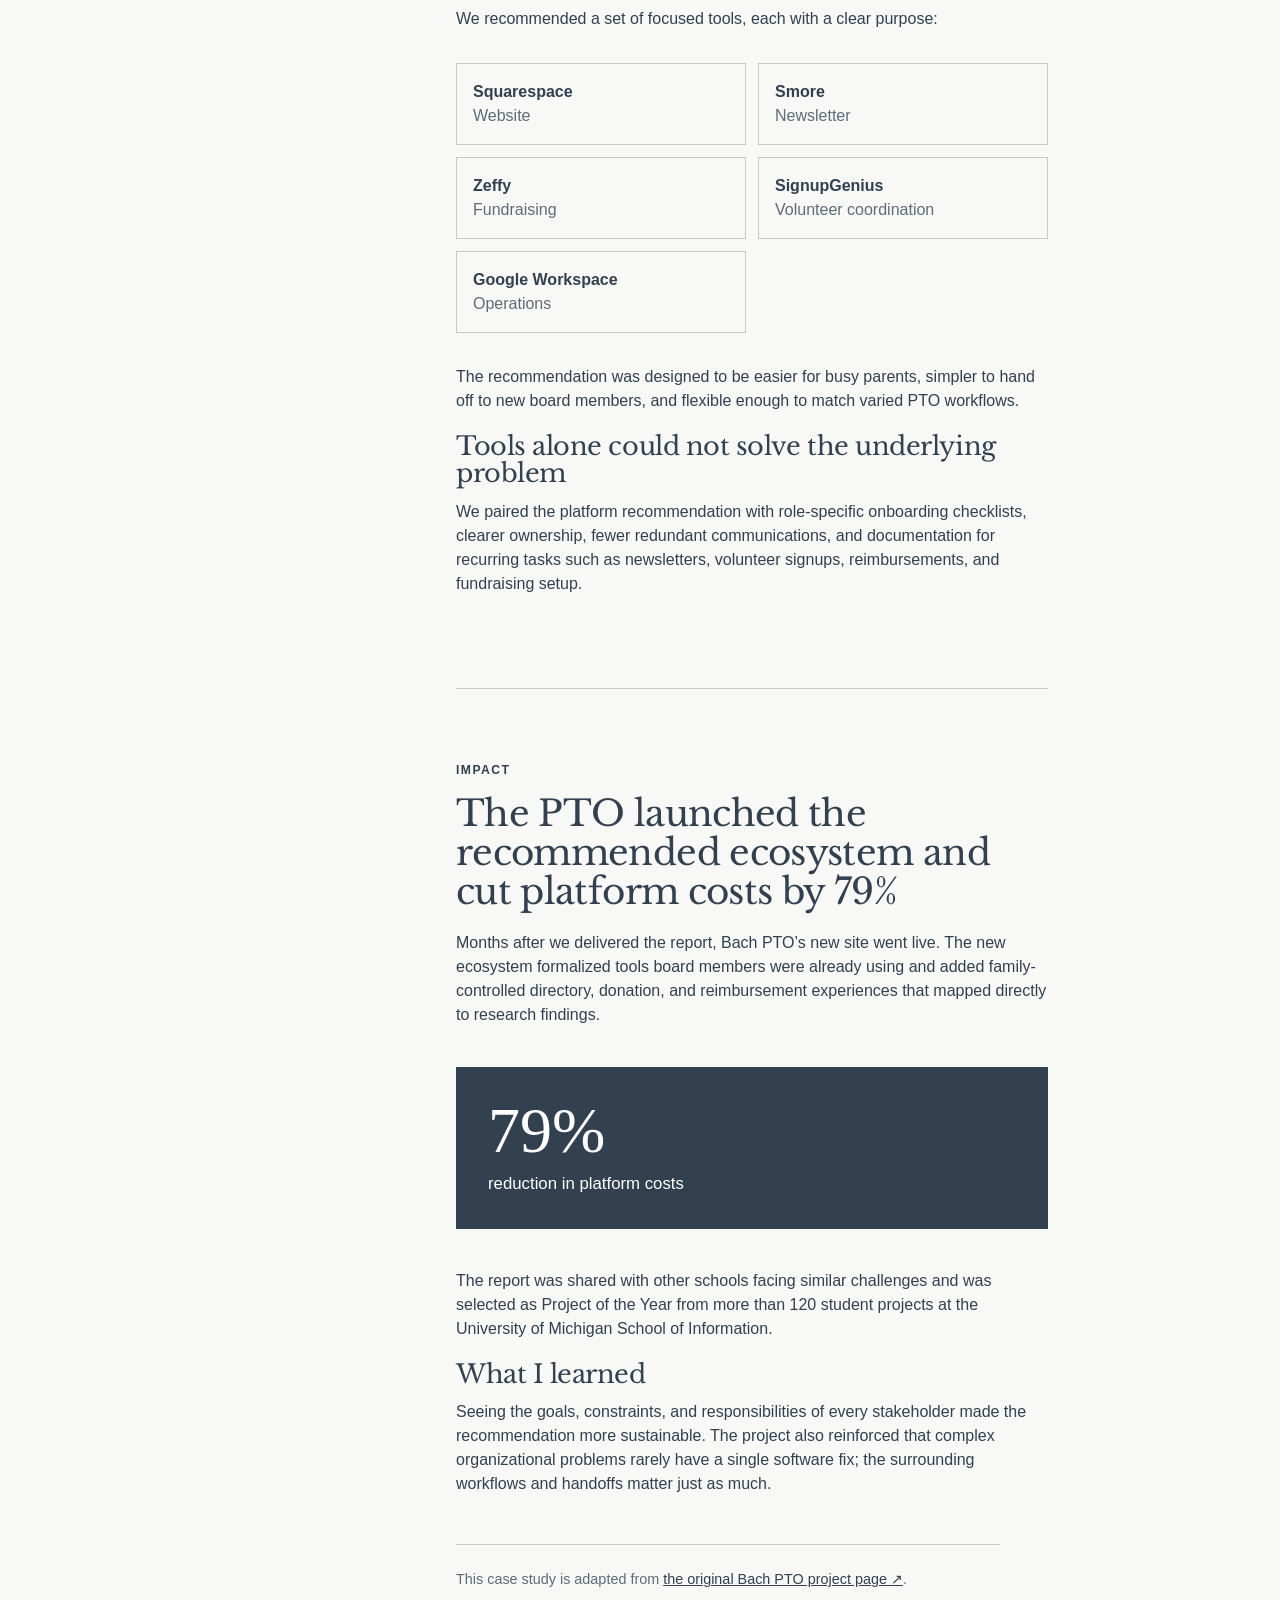
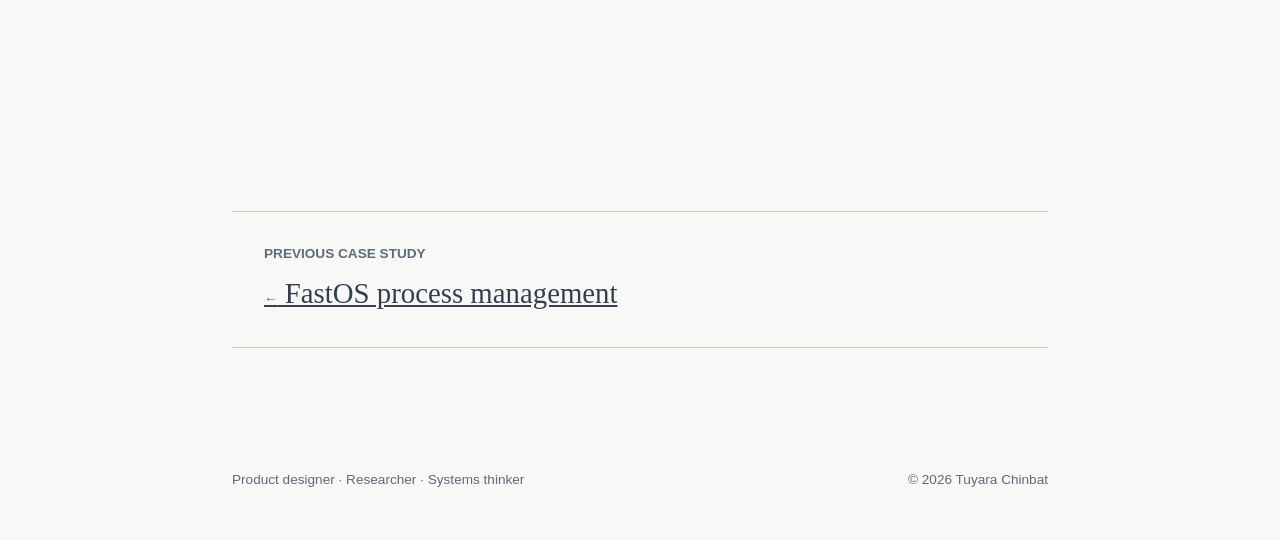
==== commit 66f21e26: "Integrate project research media Add the FastOS design directions and Bach PTO research visuals, upd" ====
--- a/bach-pto.html
+++ b/bach-pto.html
@@ -38,7 +38,10 @@
         <div><dt>Team</dt><dd>4 researchers, 1 project manager</dd></div>
         <div><dt>Methods</dt><dd>Interviews, focus groups, thematic and comparative analysis</dd></div>
       </dl>
-      <div class="case-banner bach-visual"></div>
+      <figure class="case-media case-media-hero">
+        <img src="assets/bach-pto/cover.jpg" width="3840" height="2496" alt="Bach PTO research presentation with analysis findings and three recommendation cards">
+        <figcaption>Research findings and final recommendations presented to the Bach Elementary PTO.</figcaption>
+      </figure>
     </header>
 
     <div class="case-layout shell">
@@ -78,6 +81,10 @@
             <li><strong>Leadership turnover was the largest usability risk.</strong> Tools needed to be easy to learn, document, and hand off every year.</li>
             <li><strong>Privacy constraints limited every option.</strong> District rules and opt-in requirements affected directory access regardless of platform.</li>
           </ol>
+          <figure class="case-media">
+            <img src="assets/bach-pto/thematic-analysis.jpg" width="3723" height="2313" loading="lazy" alt="Thematic analysis board grouping interview notes into five themes about communication, sustainability, usability, community, and effective tools">
+            <figcaption><strong>Reflexive thematic analysis.</strong> Interview and focus-group notes were clustered into five themes, including communication overload, leadership turnover, sustainability, and preference for effective familiar tools.</figcaption>
+          </figure>
         </section>
 
         <section id="analysis">
@@ -92,6 +99,16 @@
                 <tr><th scope="row">Combined ecosystem</th><td>Flexible, lower-cost, and aligned with tools people already use.</td><td>Requires clear ownership, documentation, and onboarding across tools.</td></tr>
               </tbody>
             </table>
+          </div>
+          <div class="case-media-grid" aria-label="Competitive analysis approaches">
+            <figure class="case-media">
+              <img src="assets/bach-pto/consolidated-platforms.png" width="1564" height="1498" loading="lazy" alt="Comparison matrix of Membership Toolkit, Cheddar Up, Wild Apricot, and MoneyMinder across PTO features, usability, support, and price">
+              <figcaption><strong>Consolidated platforms.</strong> We compared products that bring most PTO functions into one system, weighing feature coverage against cost, usability, support, and maintenance.</figcaption>
+            </figure>
+            <figure class="case-media">
+              <img src="assets/bach-pto/combined-platforms.png" width="2186" height="1072" loading="lazy" alt="Comparison matrix of specialized website, volunteer, fundraising, directory, newsletter, and reimbursement tools">
+              <figcaption><strong>Combined ecosystem.</strong> We also evaluated a mix of specialized platforms for individual functions, including Squarespace, SignupGenius, Zeffy, Smore, and Google Workspace.</figcaption>
+            </figure>
           </div>
         </section>
 
--- a/styles.css
+++ b/styles.css
@@ -362,6 +362,14 @@
   line-height: 1.5;
 }
 .case-media figcaption strong { color: var(--ink); font-weight: 650; }
+
+.case-media-grid {
+  display: grid;
+  grid-template-columns: repeat(2, minmax(0, 1fr));
+  gap: 1rem;
+  margin: 2.5rem 0 3rem;
+}
+.case-media-grid .case-media { margin: 0; }
 
 .case-layout {
   display: grid;
@@ -539,6 +547,7 @@
   .project-card-reverse .project-visual { order: 0; }
   .project-visual { min-height: 20rem; }
   .project-facts { grid-template-columns: repeat(2, 1fr); }
+  .case-media-grid { grid-template-columns: 1fr; gap: 2rem; }
   .case-layout { grid-template-columns: 1fr; }
   .case-nav { position: static; padding: 1.25rem; border-radius: 0.5rem; background: var(--wash); }
   .case-nav ol { columns: 2; }
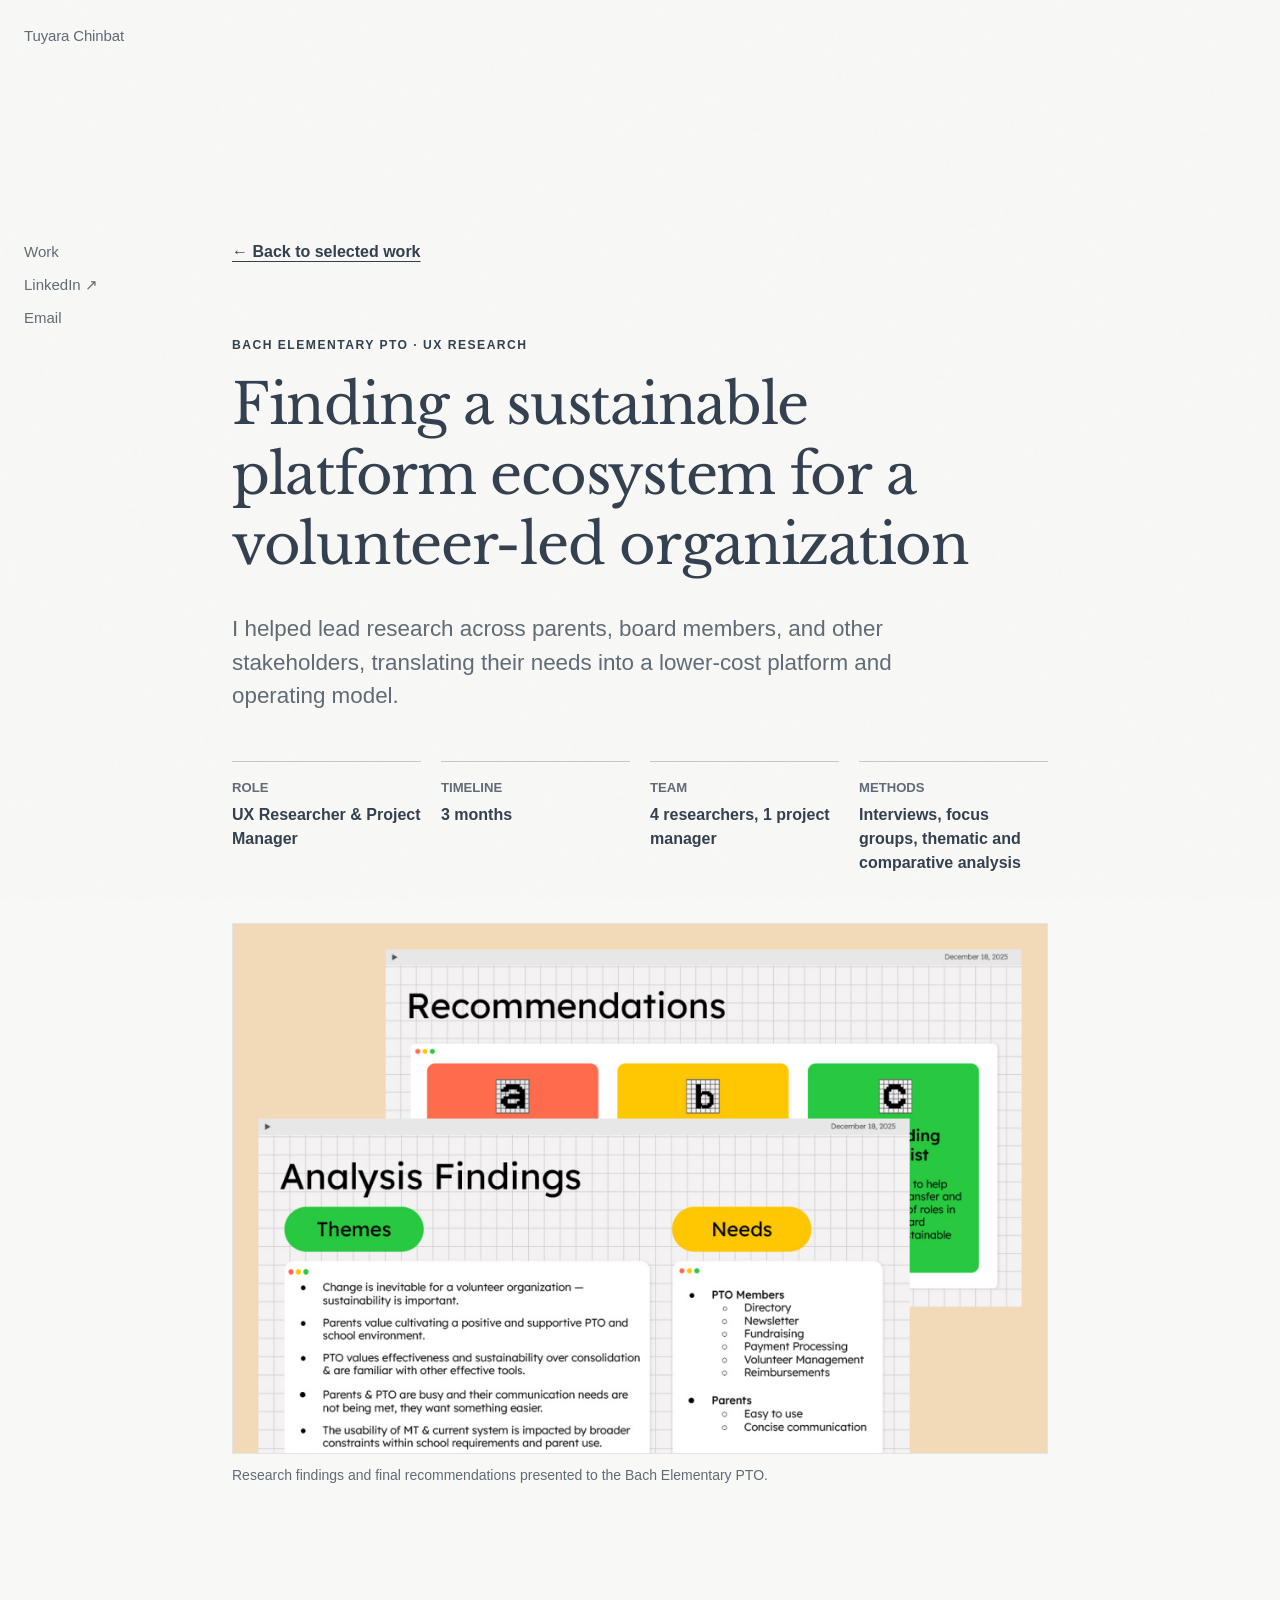
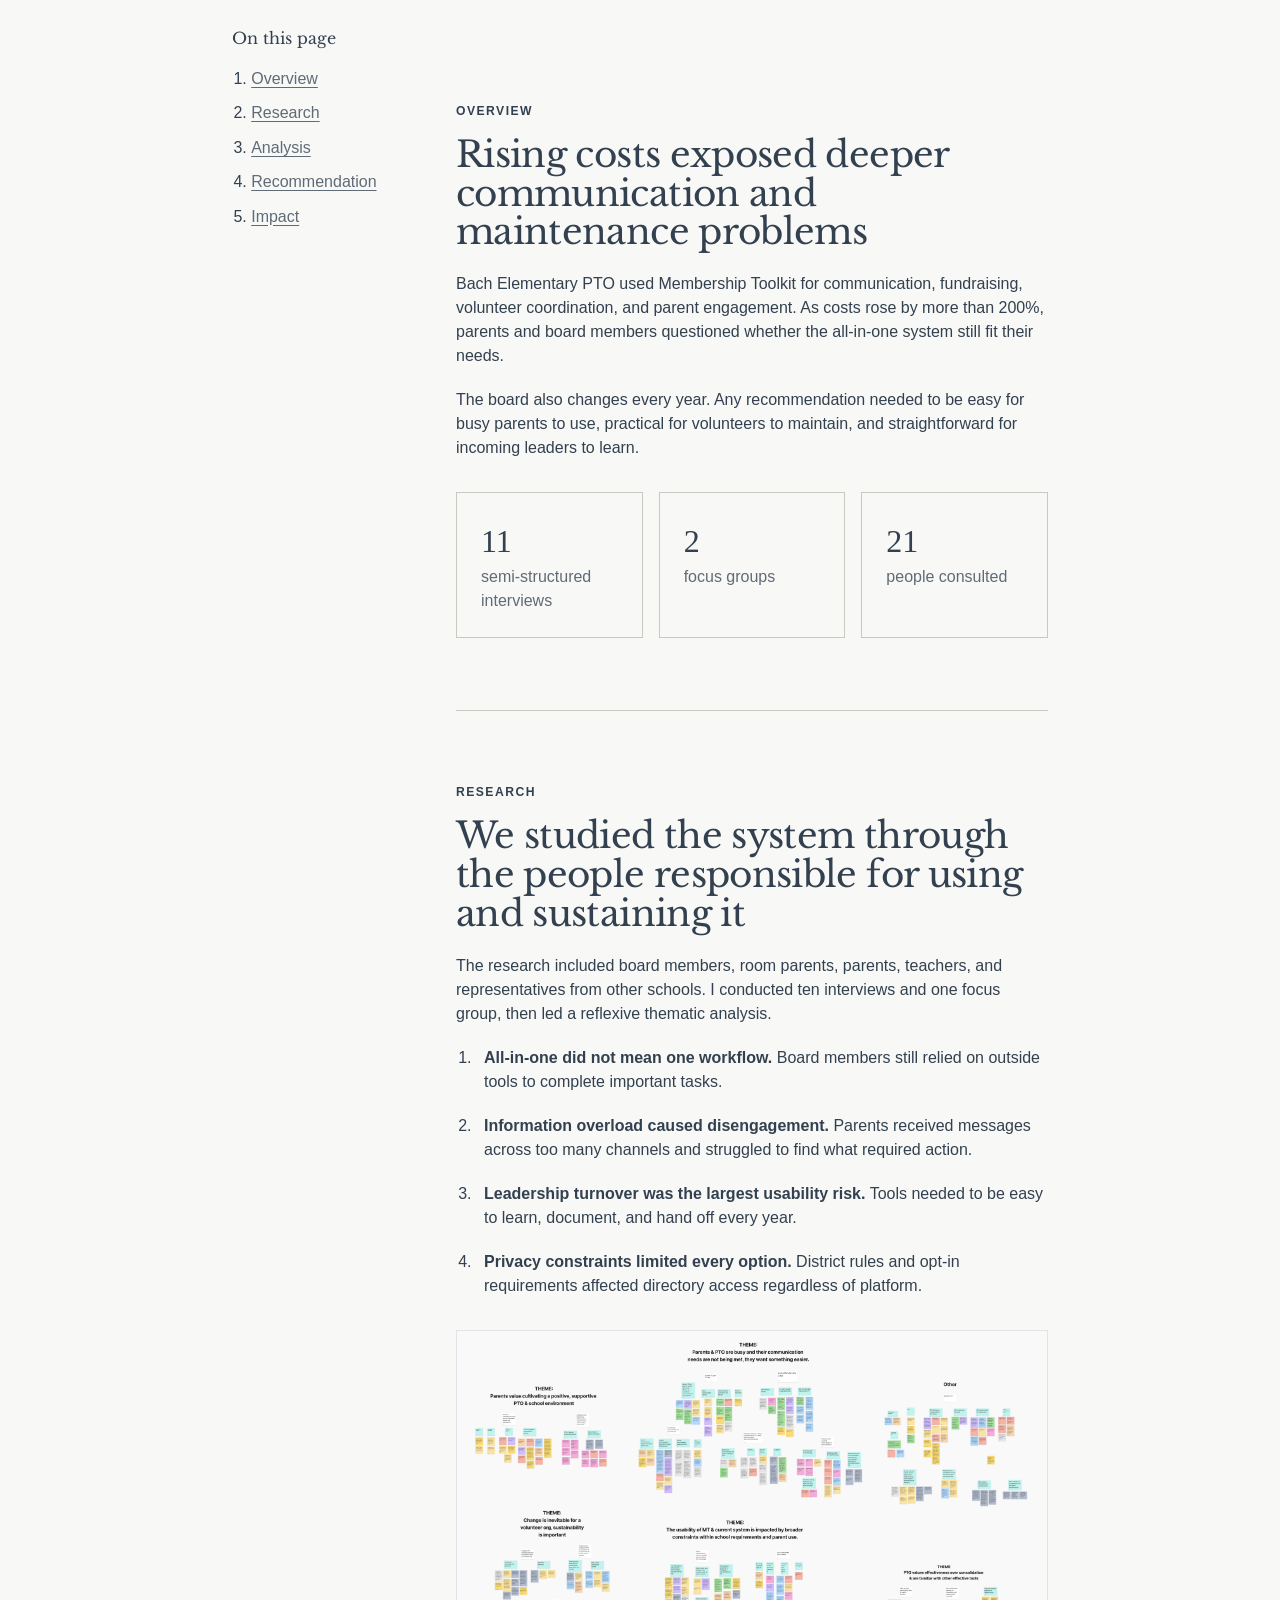
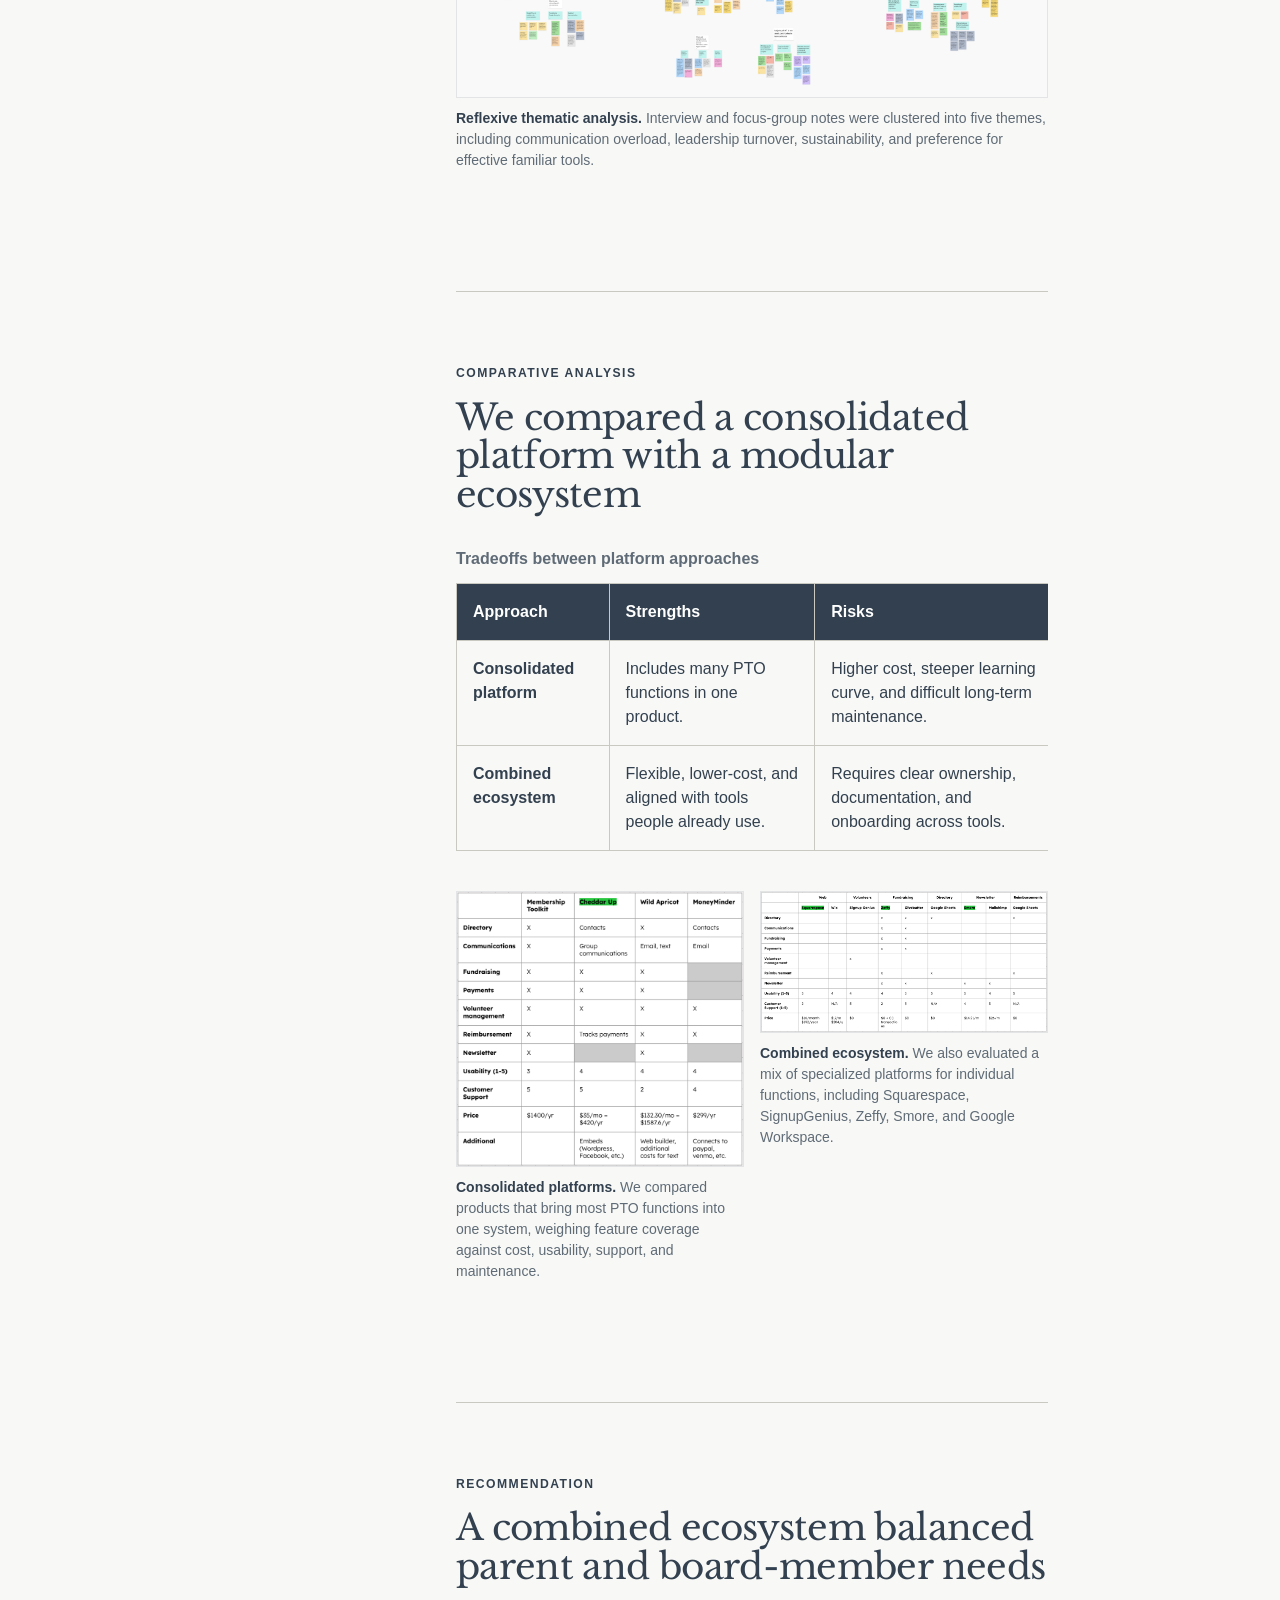
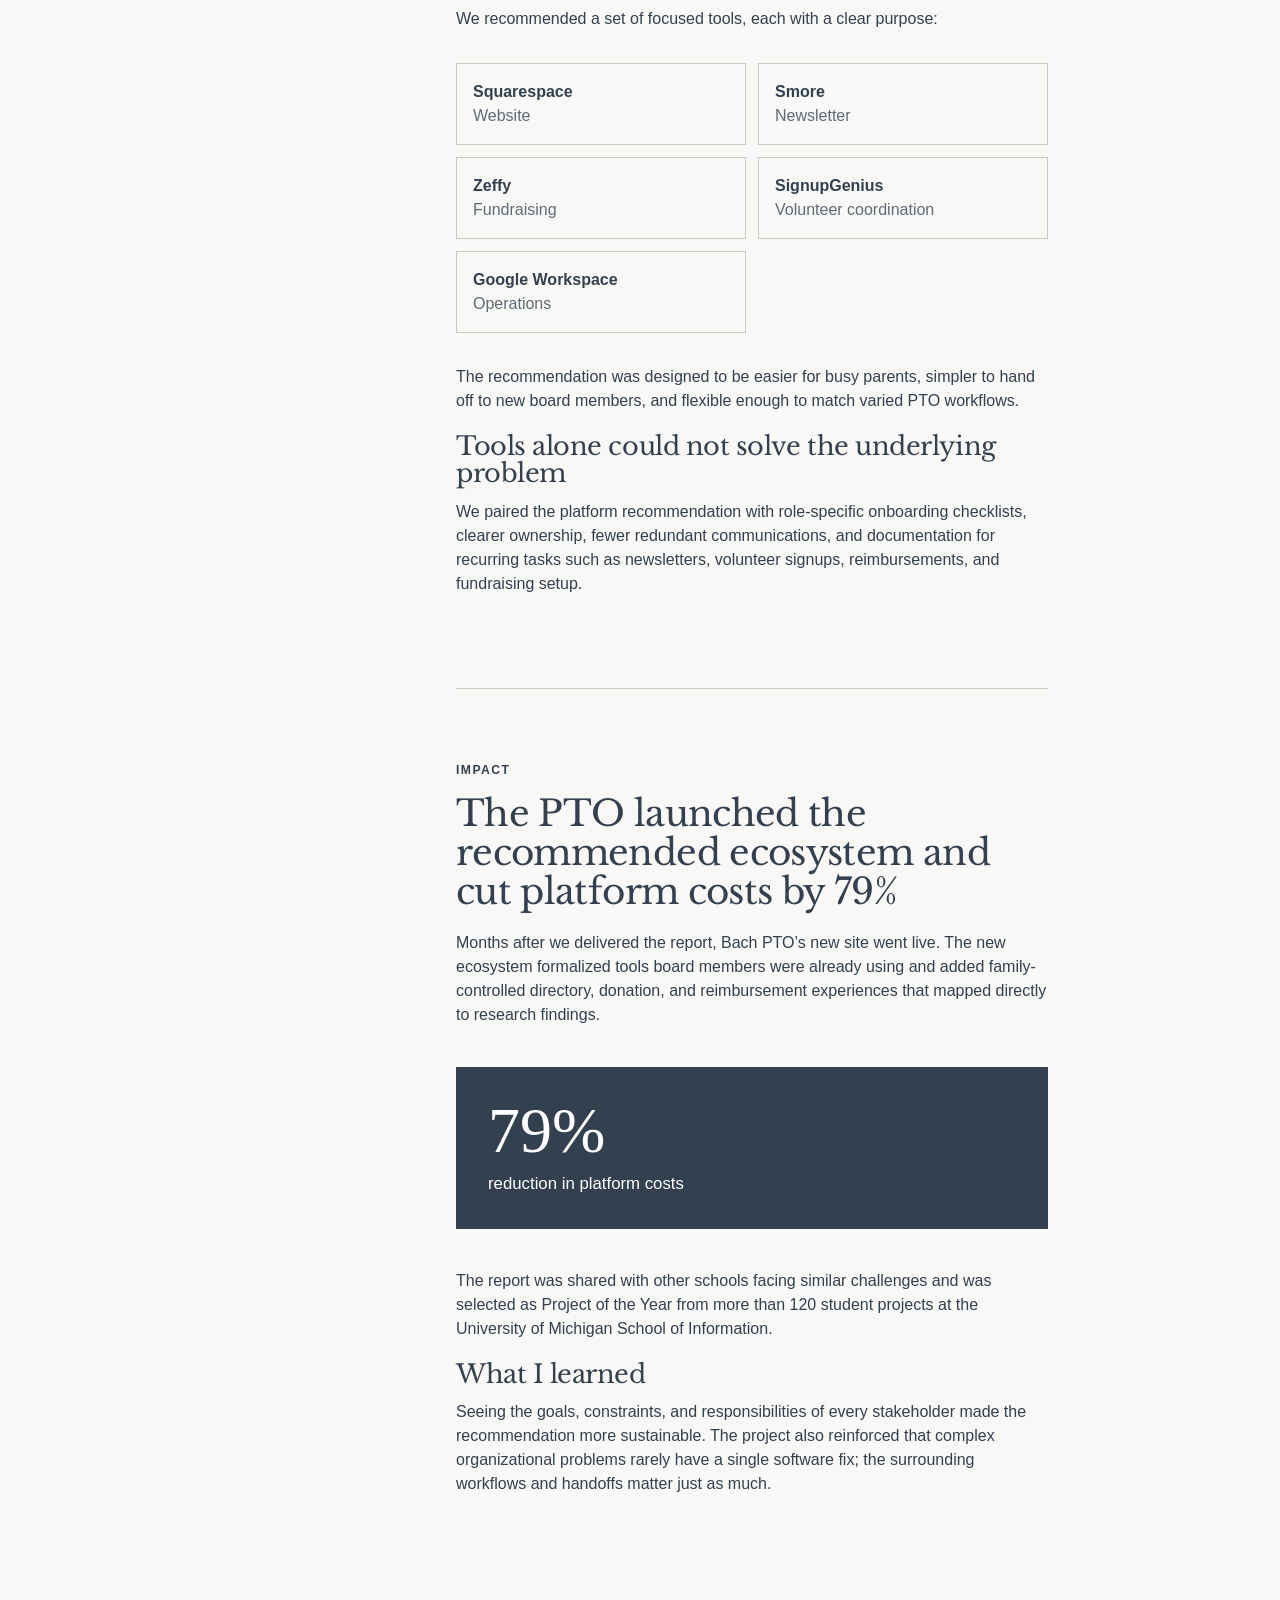
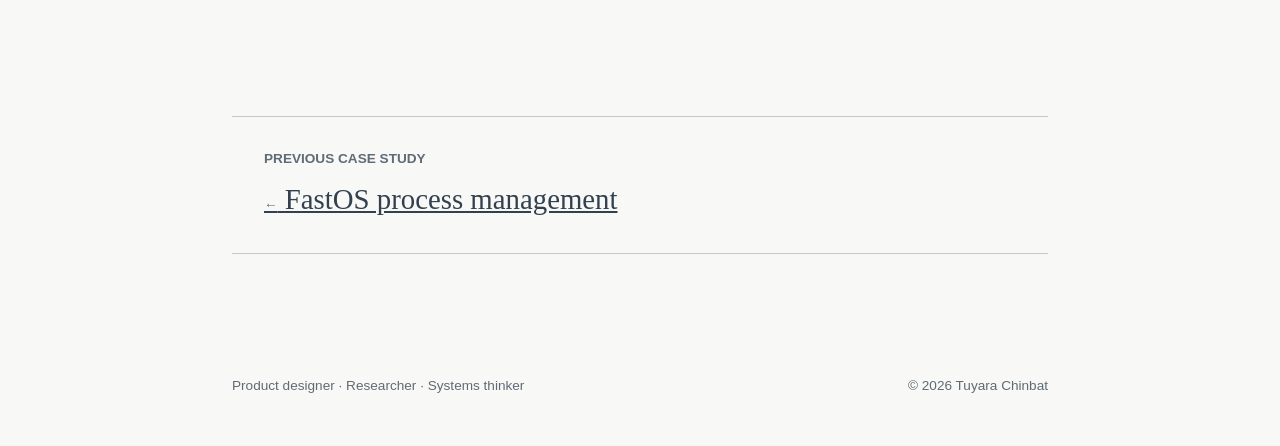
==== commit d6b9446e: "Remove source note from bach-pto.html" ====
--- a/bach-pto.html
+++ b/bach-pto.html
@@ -136,7 +136,6 @@
           <p>The report was shared with other schools facing similar challenges and was selected as Project of the Year from more than 120 student projects at the University of Michigan School of Information.</p>
           <h3>What I learned</h3>
           <p>Seeing the goals, constraints, and responsibilities of every stakeholder made the recommendation more sustainable. The project also reinforced that complex organizational problems rarely have a single software fix; the surrounding workflows and handoffs matter just as much.</p>
-          <p class="source-note">This case study is adapted from <a href="https://tuyara.framer.website/project-bach-pto">the original Bach PTO project page <span aria-hidden="true">↗</span></a>.</p>
         </section>
       </article>
     </div>
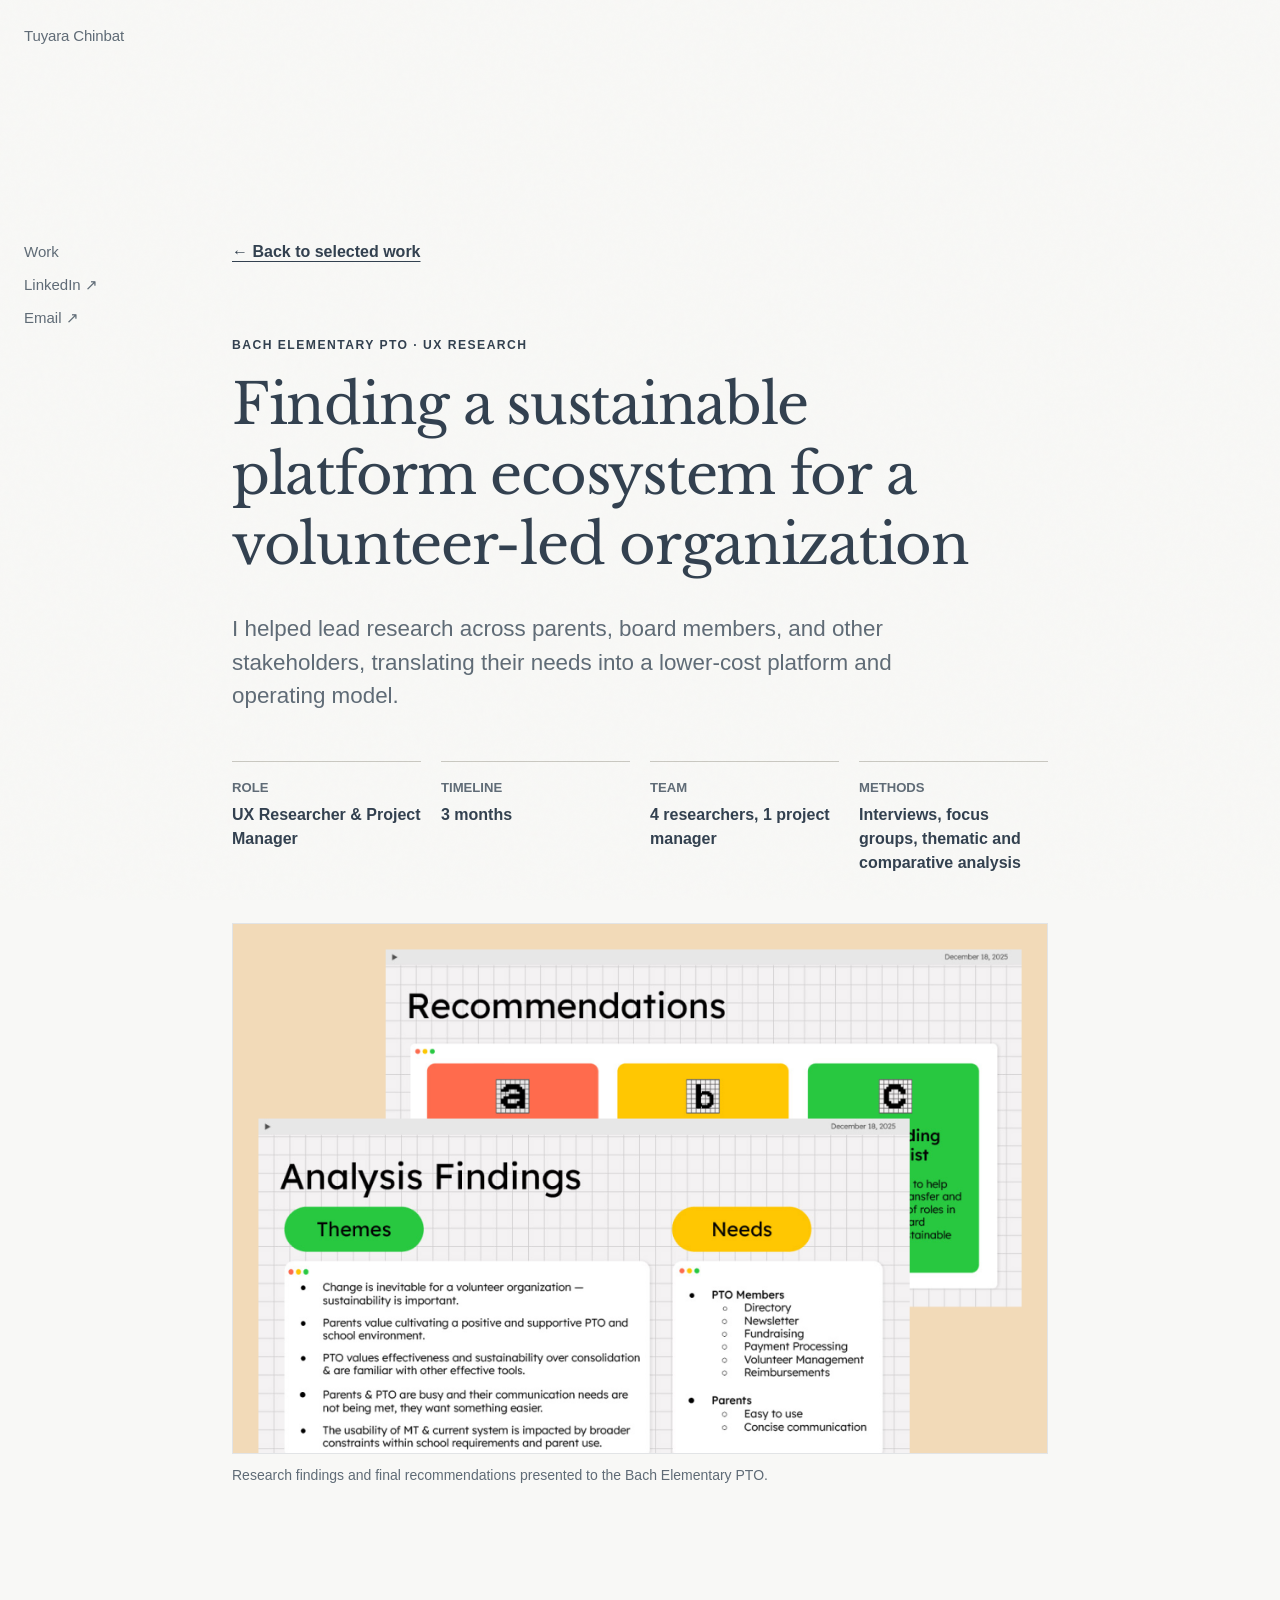
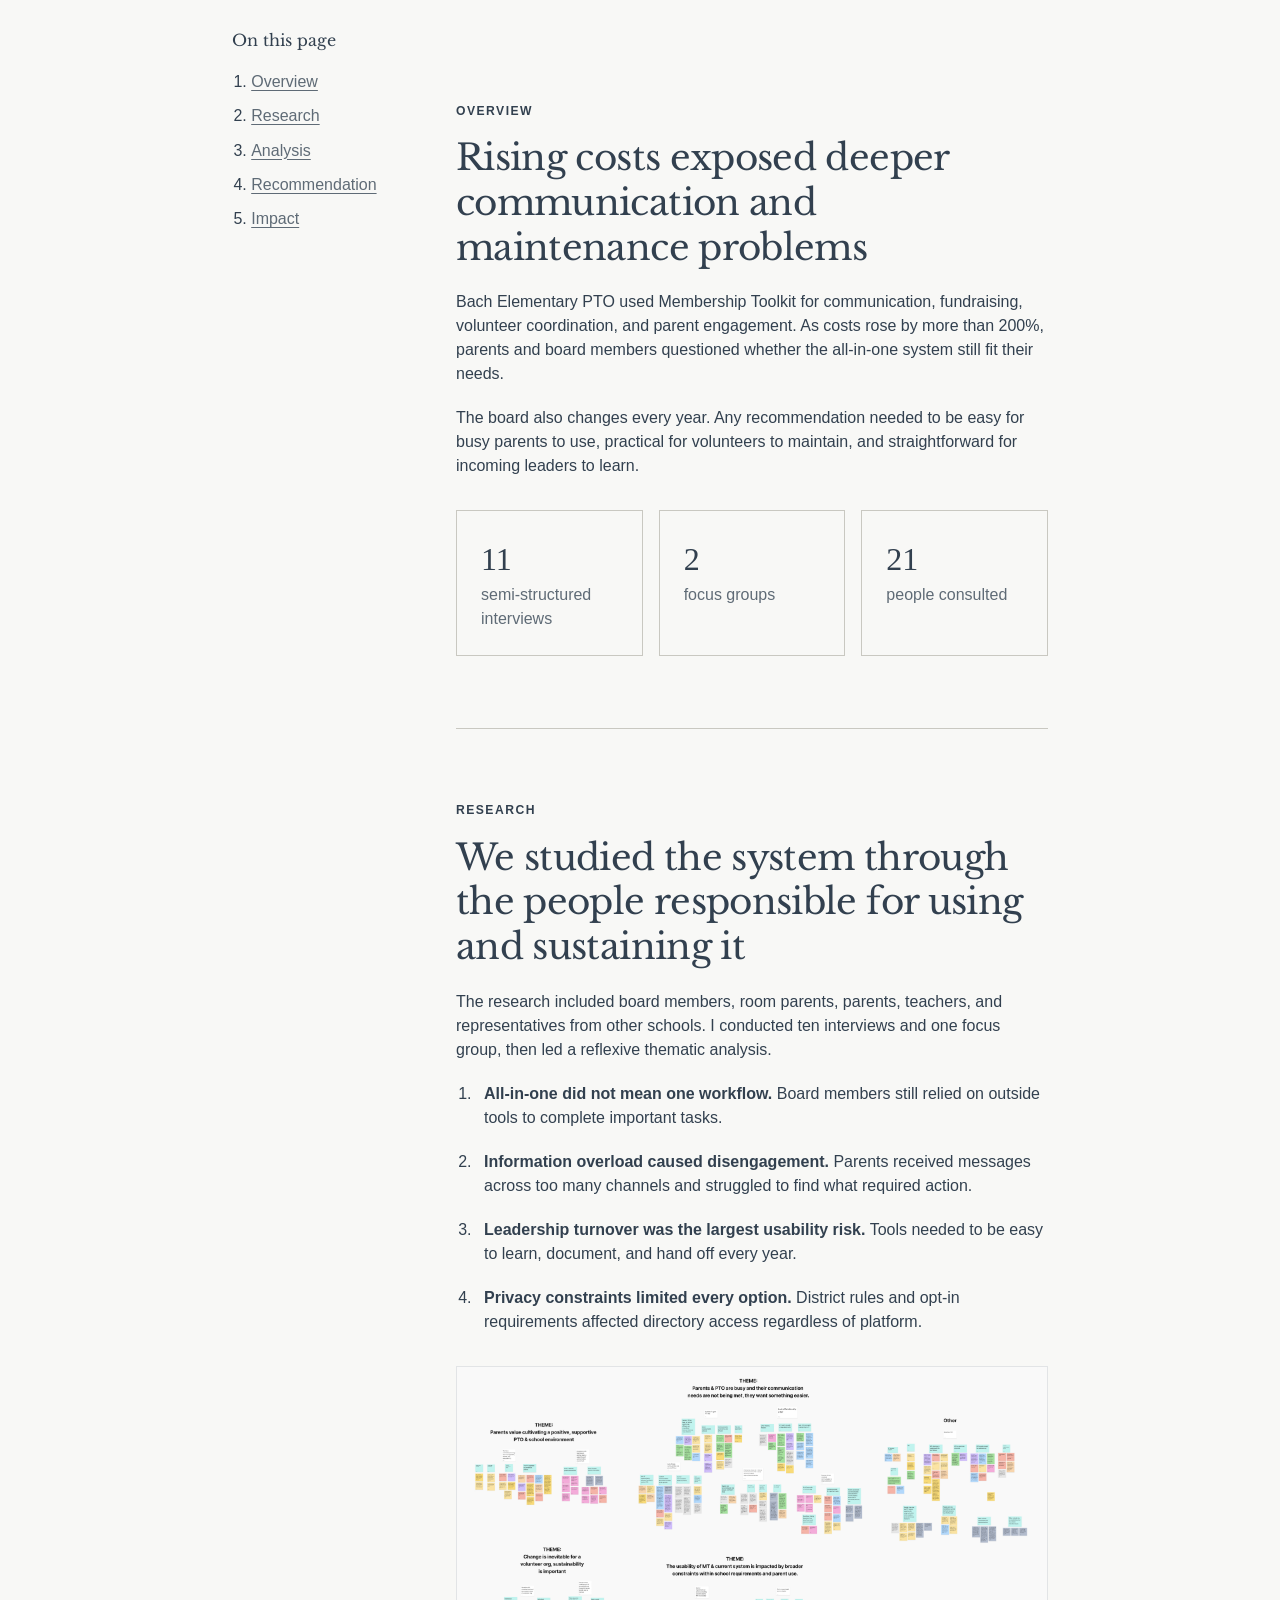
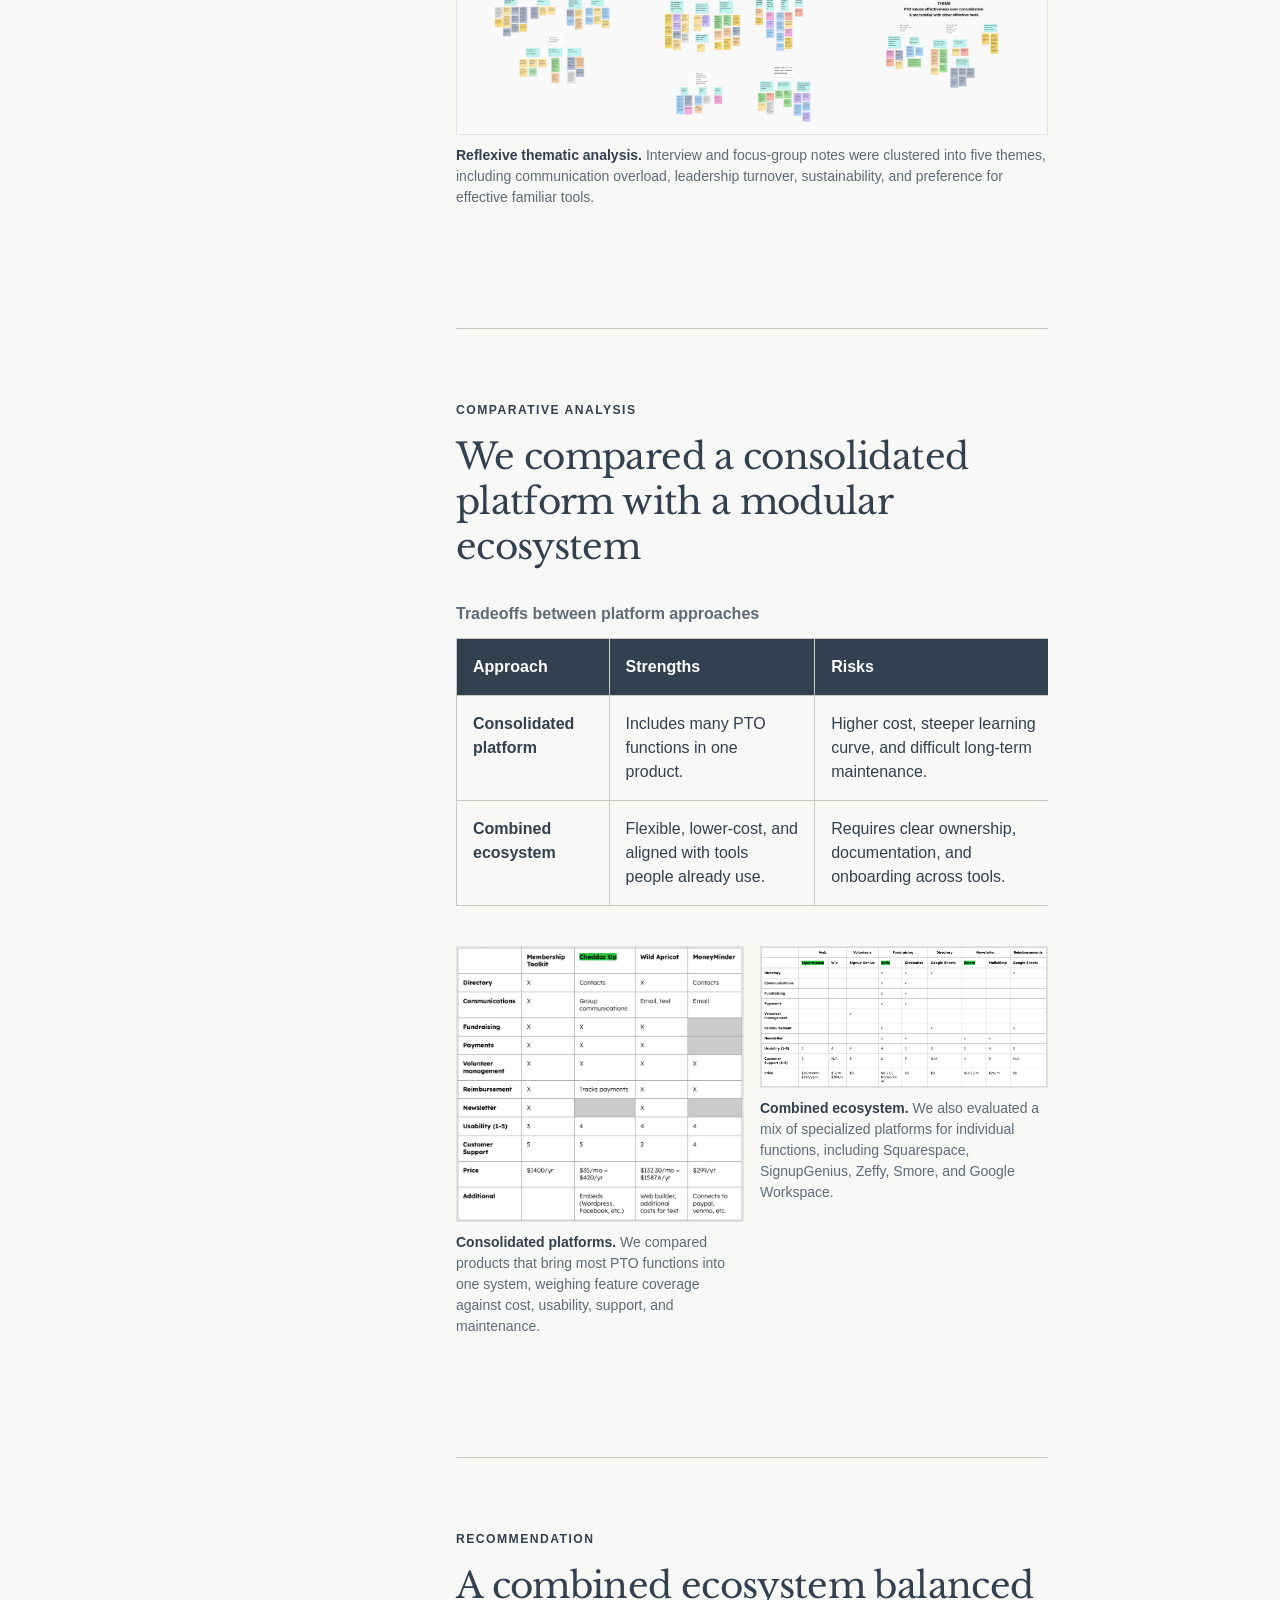
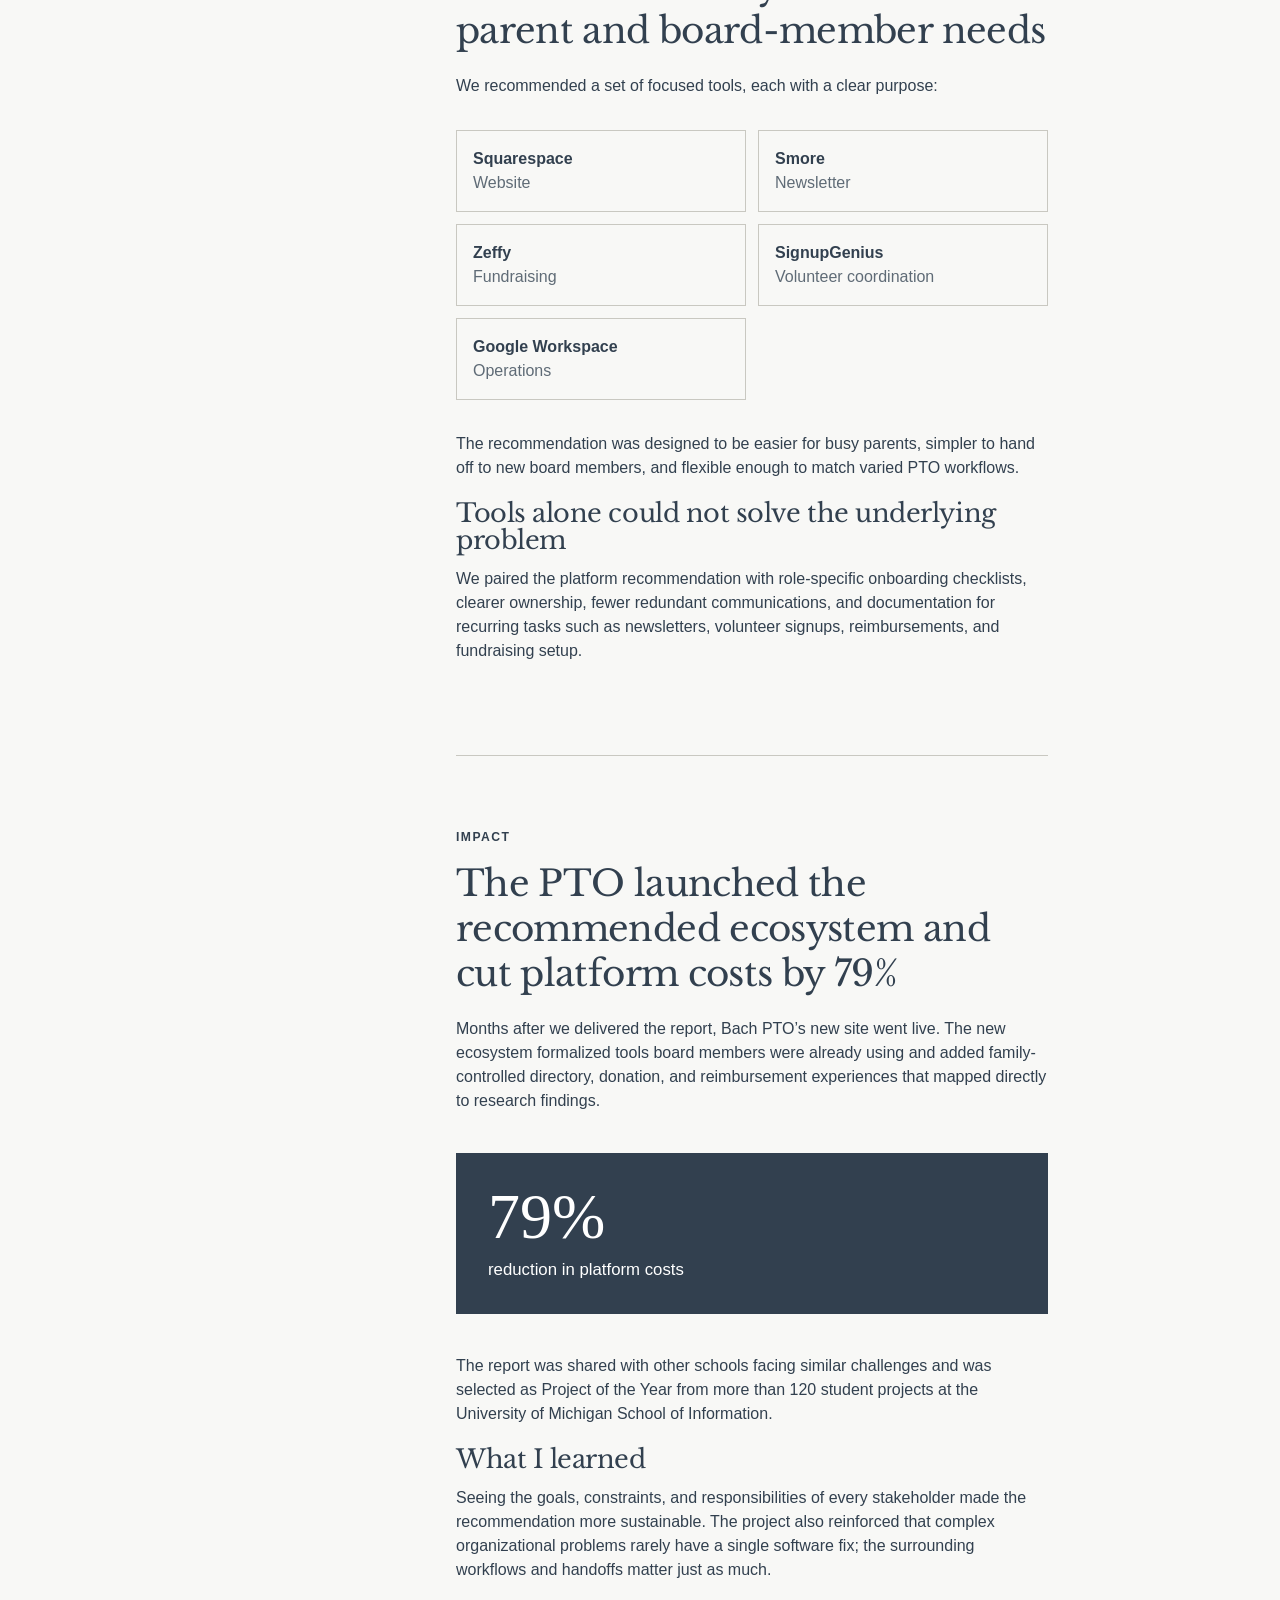
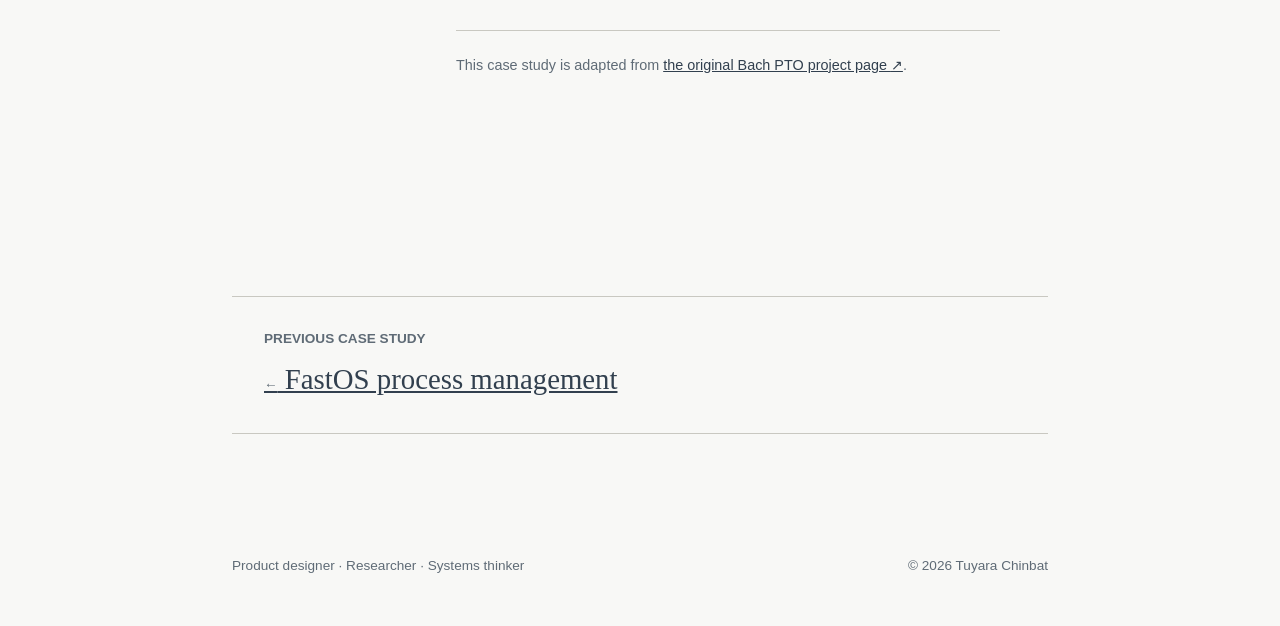
==== commit 0327b1d9: "Refine headings and navigation actions Increase h2 line height to prevent glyph overlap and add the " ====
--- a/bach-pto.html
+++ b/bach-pto.html
@@ -20,7 +20,7 @@
         <ul class="nav-list">
           <li><a href="index.html#work">Work</a></li>
           <li><a class="nav-action nav-action-secondary" href="https://www.linkedin.com/in/tuyara-chinbat/">LinkedIn <span aria-hidden="true">↗</span></a></li>
-          <li><a class="nav-action" href="mailto:chtuyara@umich.edu">Email</a></li>
+          <li><a class="nav-action" href="mailto:chtuyara@umich.edu">Email <span aria-hidden="true">↗</span></a></li>
         </ul>
       </nav>
     </div>
@@ -136,6 +136,7 @@
           <p>The report was shared with other schools facing similar challenges and was selected as Project of the Year from more than 120 student projects at the University of Michigan School of Information.</p>
           <h3>What I learned</h3>
           <p>Seeing the goals, constraints, and responsibilities of every stakeholder made the recommendation more sustainable. The project also reinforced that complex organizational problems rarely have a single software fix; the surrounding workflows and handoffs matter just as much.</p>
+          <p class="source-note">This case study is adapted from <a href="https://tuyara.framer.website/project-bach-pto">the original Bach PTO project page <span aria-hidden="true">↗</span></a>.</p>
         </section>
       </article>
     </div>
--- a/styles.css
+++ b/styles.css
@@ -150,7 +150,7 @@
 
 h1 { max-width: 21ch; margin-bottom: 3.25rem; font-size: clamp(2.55rem, 5vw, 4rem); line-height: 1.25; letter-spacing: -0.03em; }
 h1 em { color: var(--blue); font-weight: inherit; }
-h2 { margin-bottom: 1.25rem; font-size: clamp(1.7rem, 2.8vw, 2.5rem); }
+h2 { margin-bottom: 1.25rem; font-size: clamp(1.7rem, 2.8vw, 2.5rem); line-height: 1.25; }
 h3 { margin-bottom: 0.75rem; font-size: clamp(1.3rem, 2vw, 1.7rem); }
 
 p { margin-block: 0 1.25rem; }
